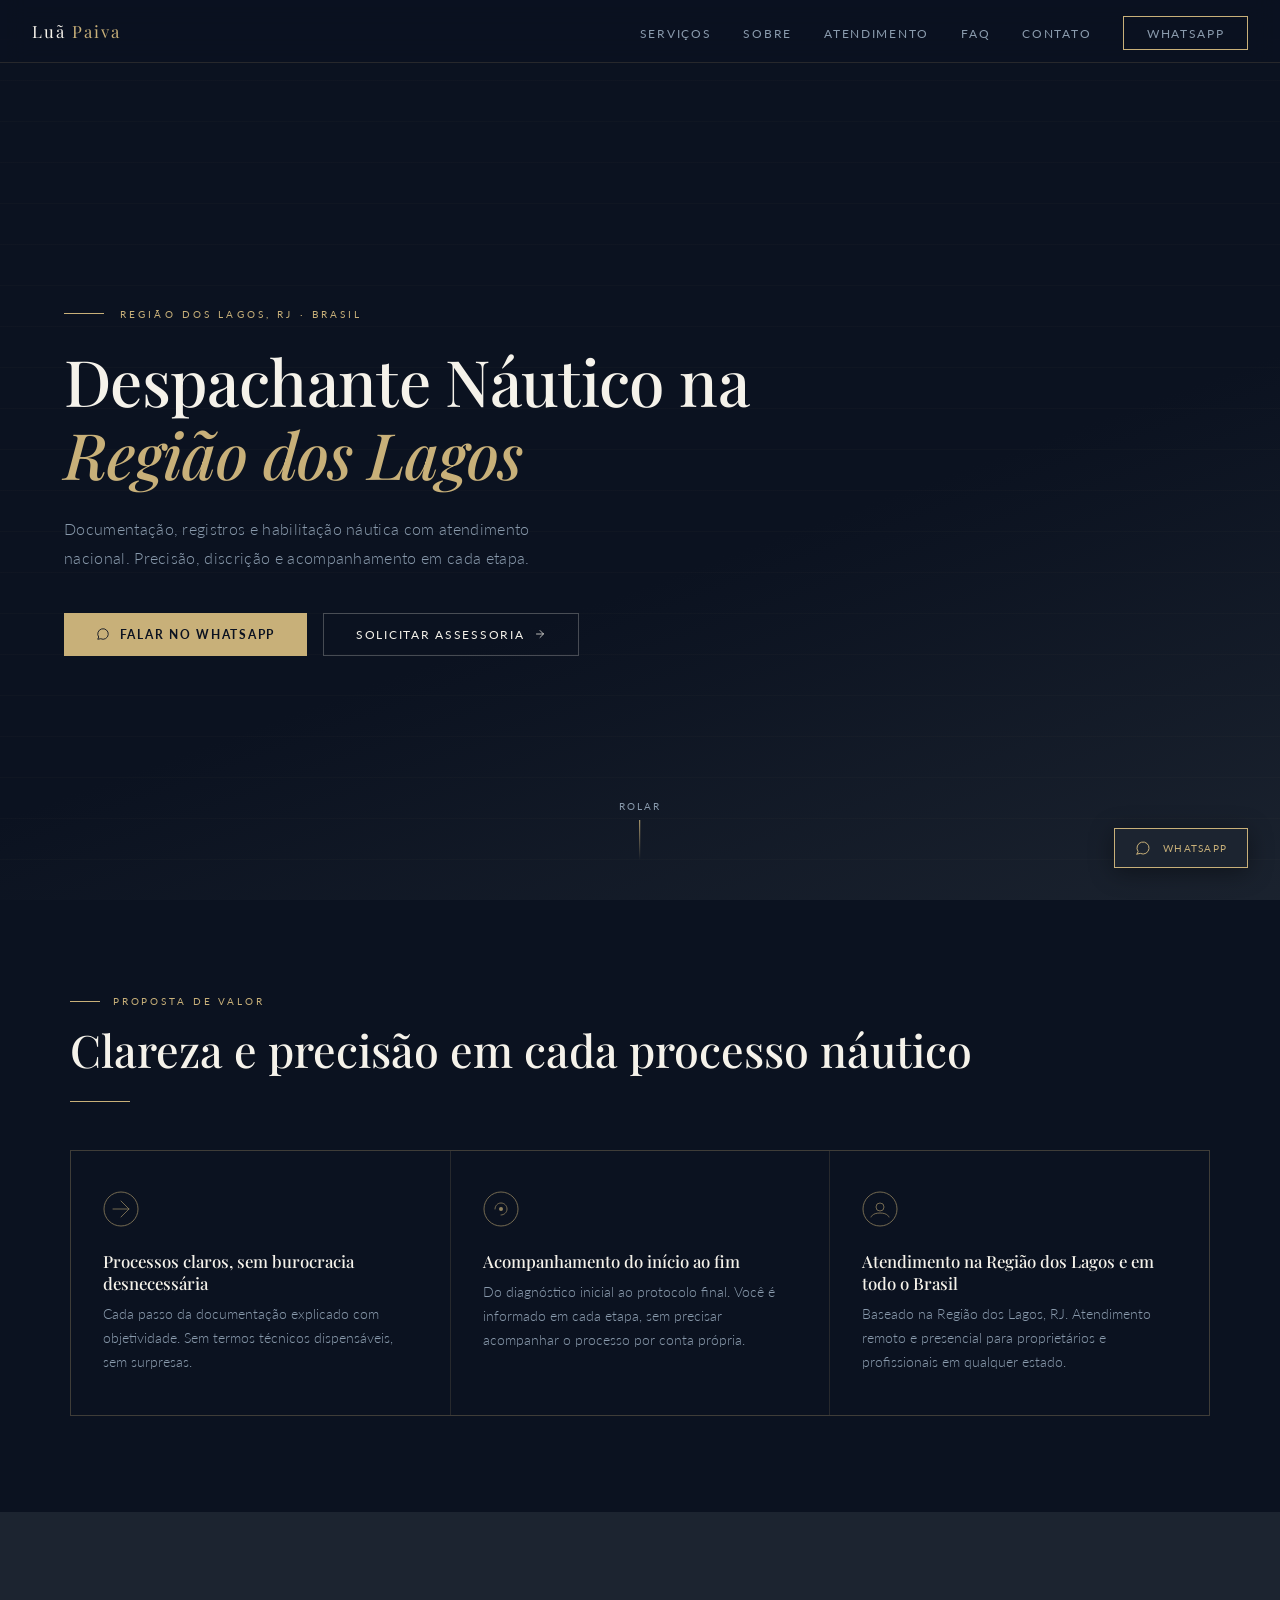
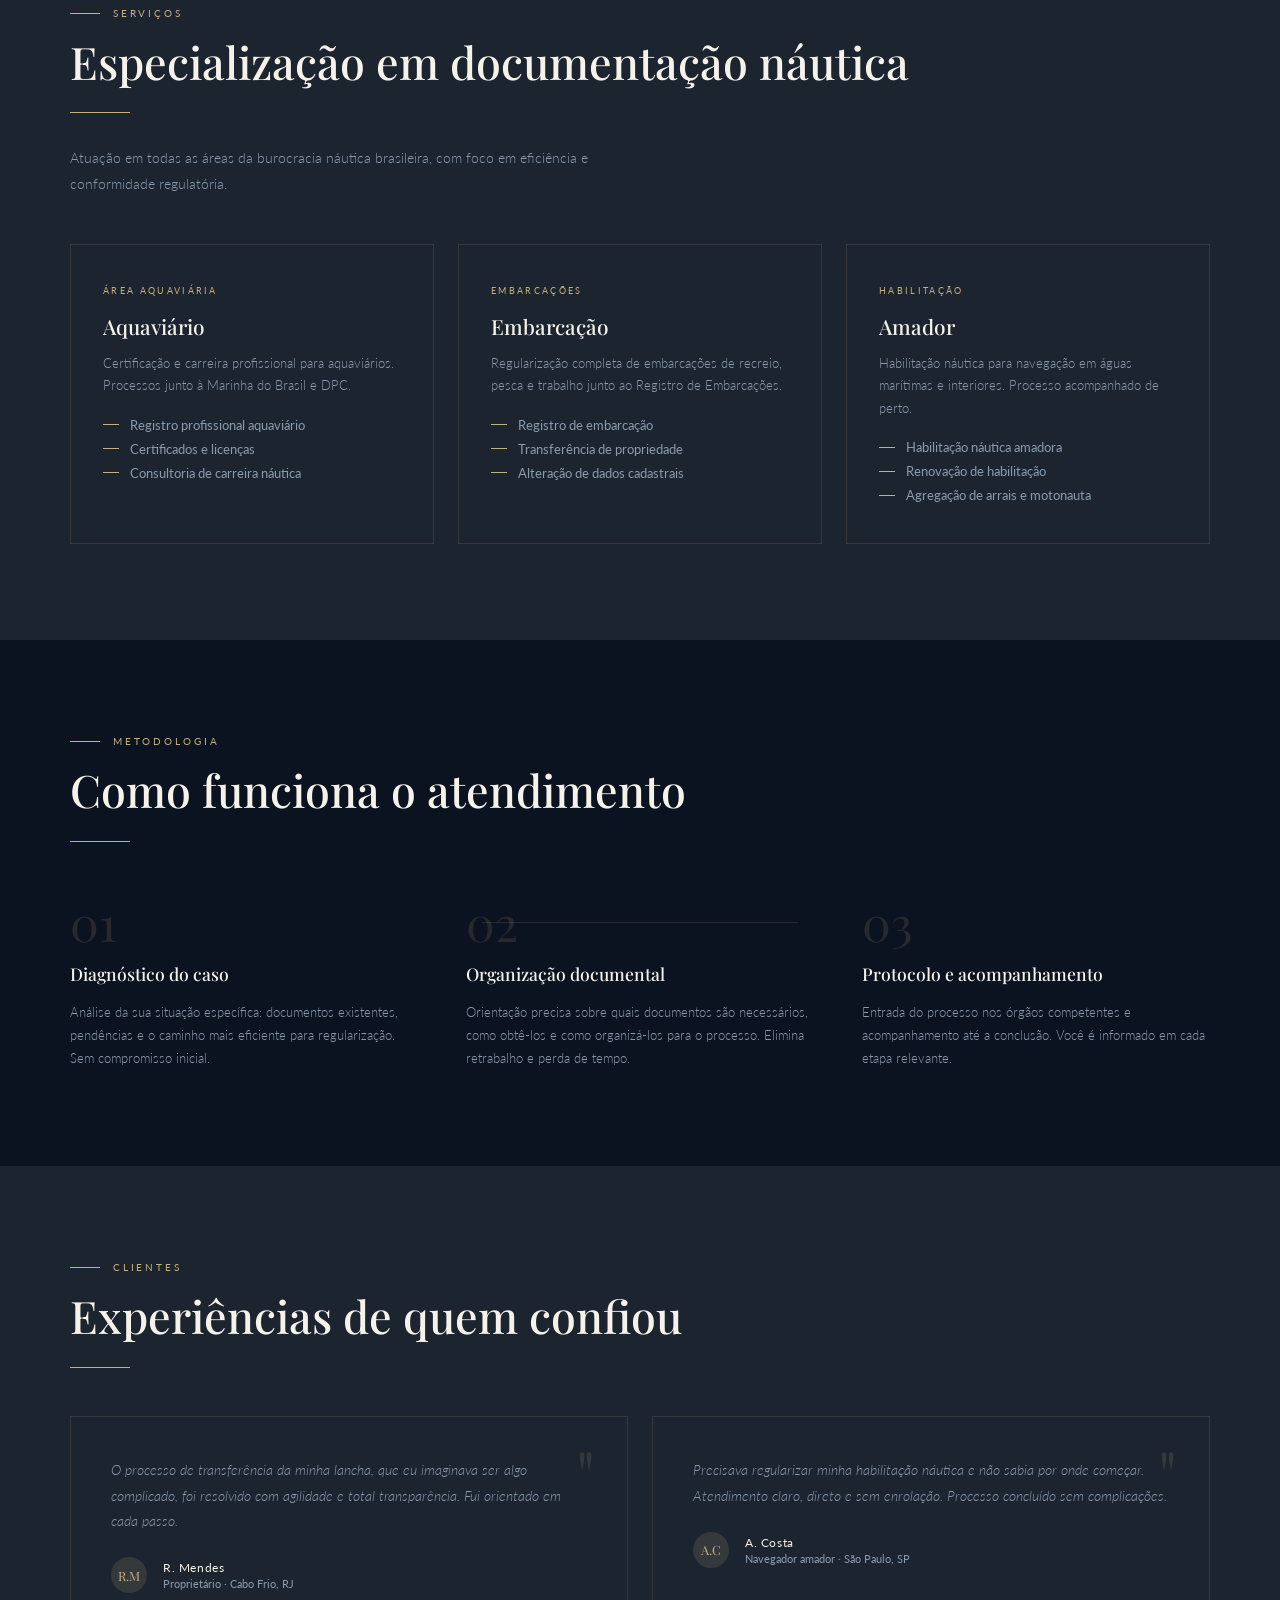
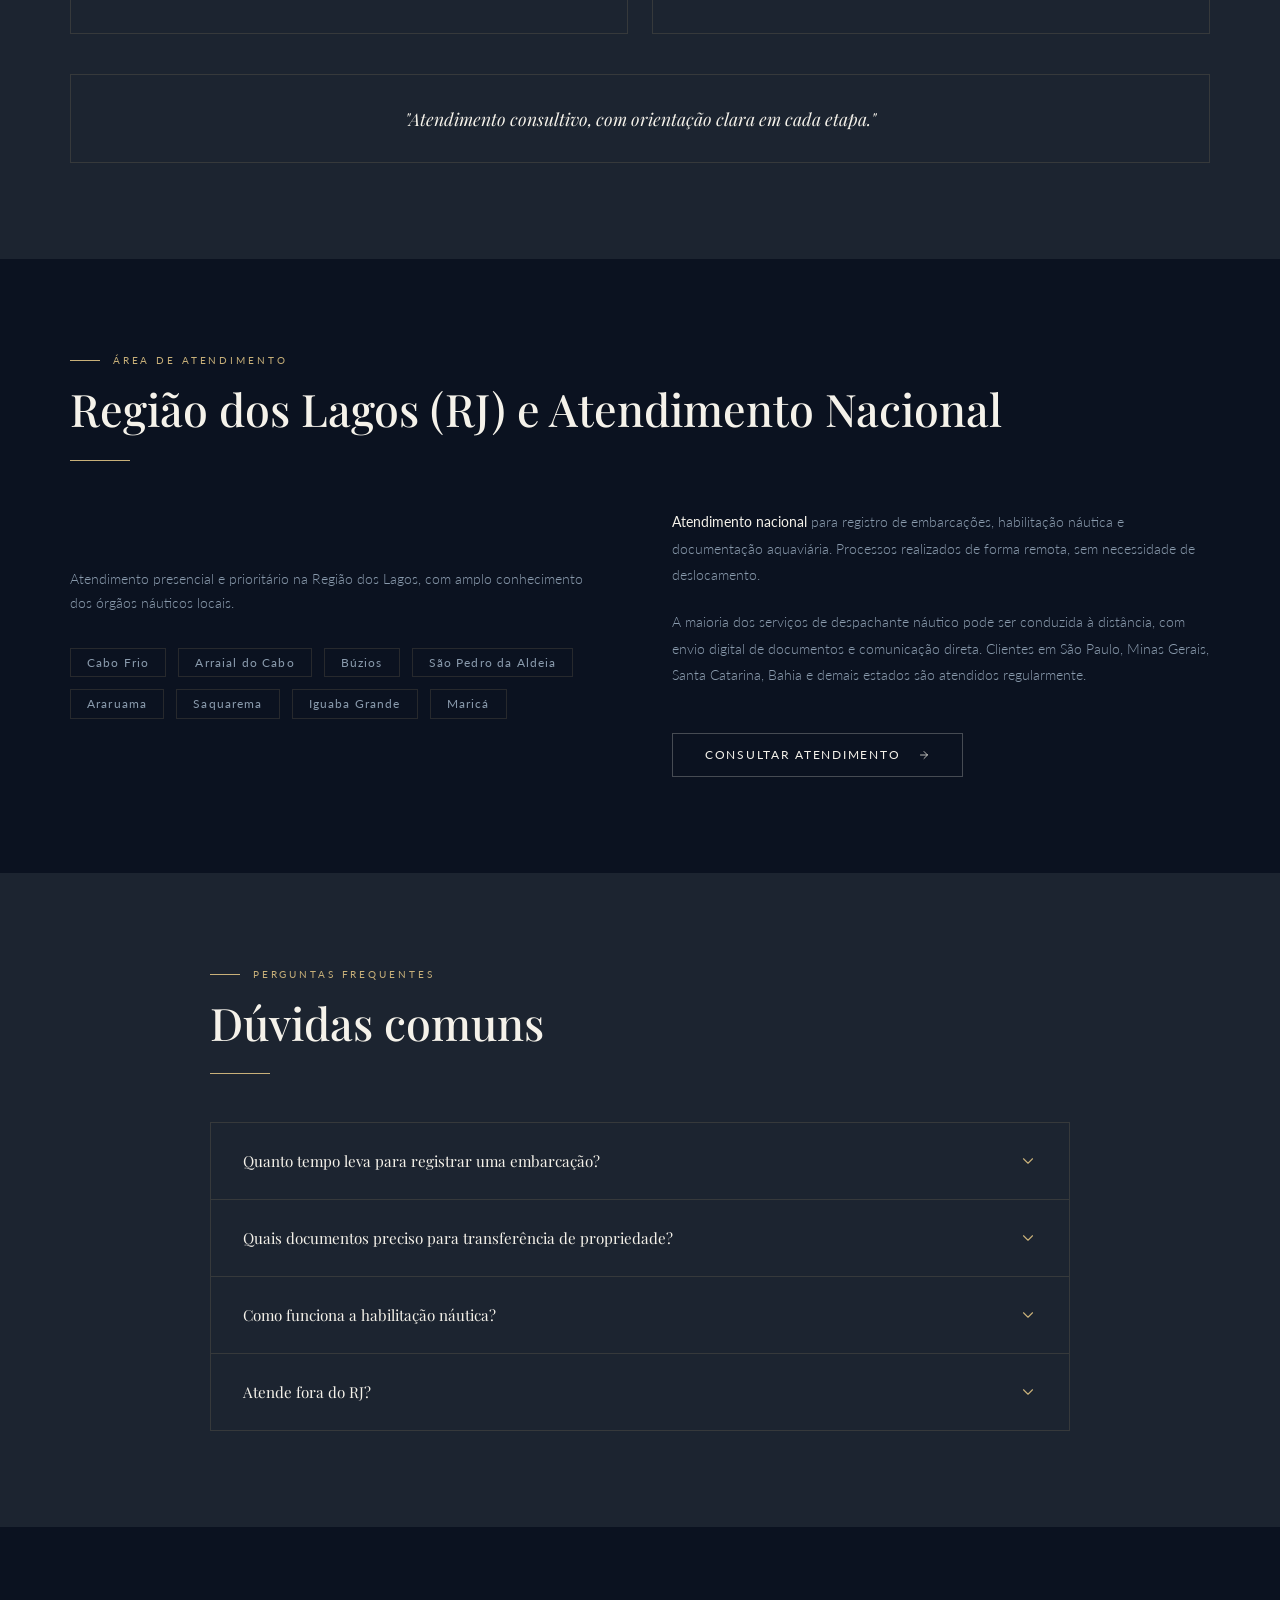
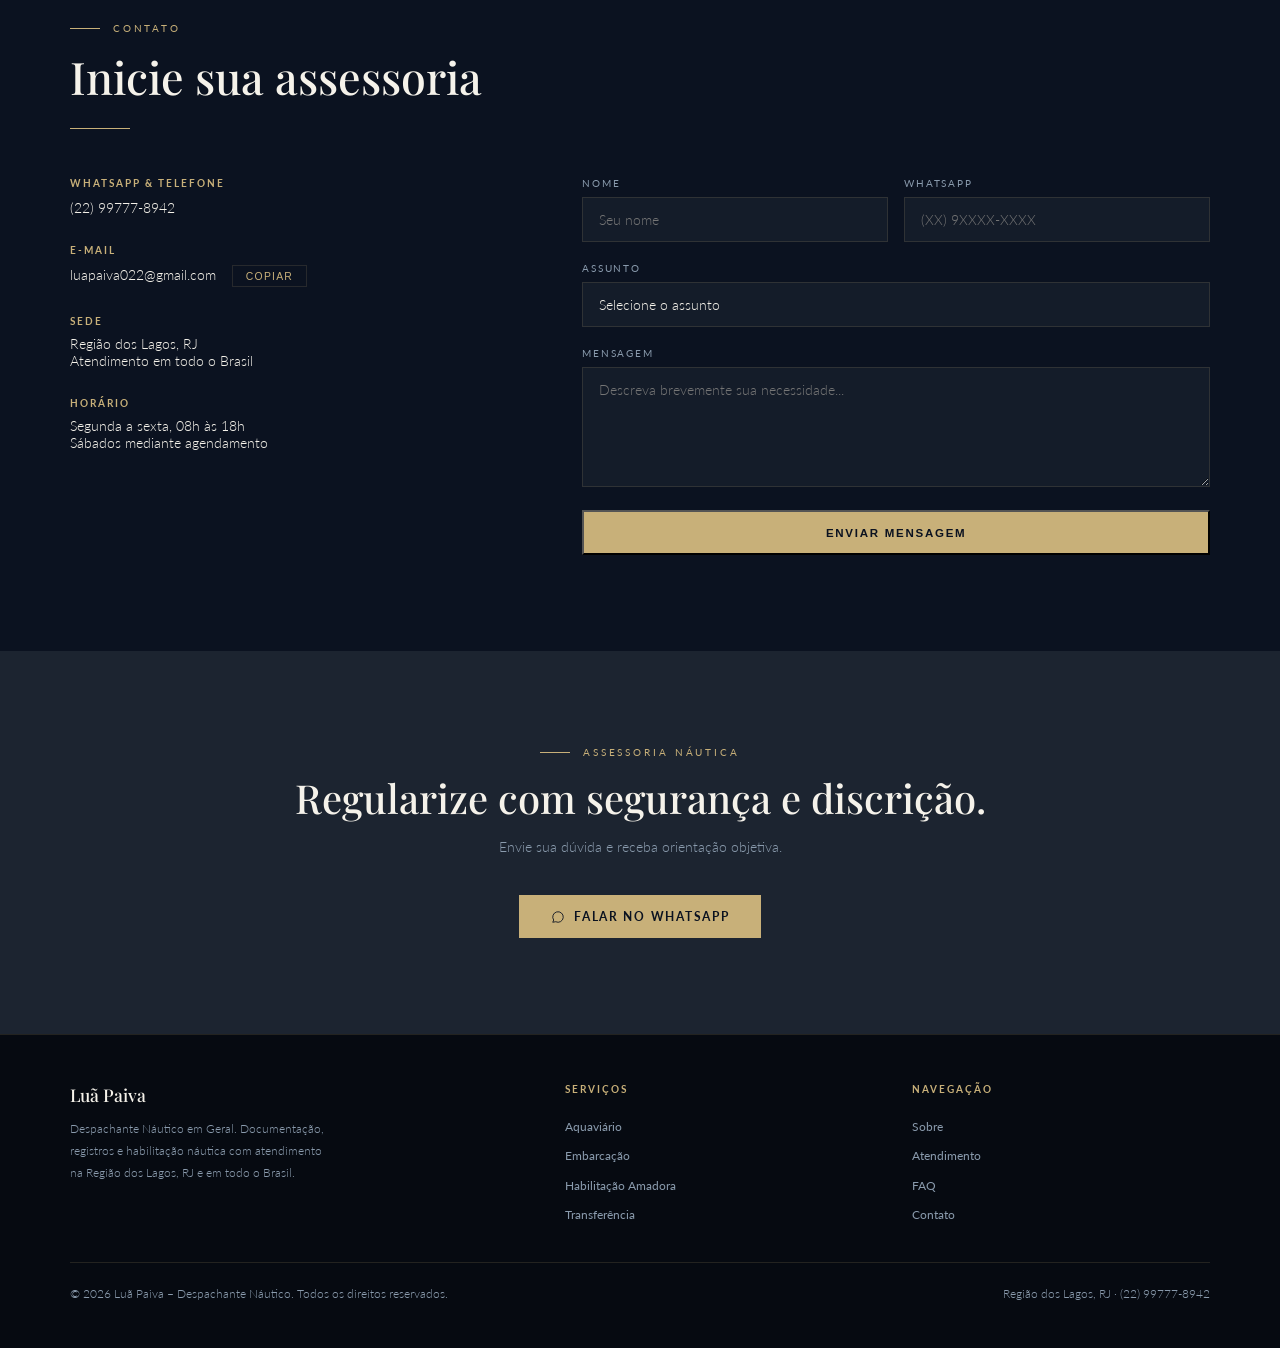
==== index.html @ 5ed0ceff "Add files via upload" ====
<!DOCTYPE html>
<html lang="pt-BR">
<head>
  <meta charset="UTF-8" />
  <meta name="viewport" content="width=device-width, initial-scale=1.0" />
  <title>Luã Paiva – Despachante Náutico na Região dos Lagos | RJ</title>
  <meta name="description" content="Despachante Náutico na Região dos Lagos, RJ. Registro de embarcações, habilitação náutica, transferência de propriedade e documentação aquaviária em todo o Brasil. Atendimento discreto e profissional." />
  <meta name="keywords" content="despachante náutico região dos lagos, despachante náutico RJ, registro de embarcação RJ, transferência de embarcação, habilitação náutica região dos lagos, despachante náutico Brasil" />
  <link rel="canonical" href="https://luapaiva.com.br/" />

  <!-- Open Graph -->
  <meta property="og:type" content="website" />
  <meta property="og:url" content="https://luapaiva.com.br/" />
  <meta property="og:title" content="Luã Paiva – Despachante Náutico | Região dos Lagos, RJ" />
  <meta property="og:description" content="Documentação, registros e habilitação náutica com atendimento nacional. Baseado na Região dos Lagos." />
  <meta property="og:image" content="https://luapaiva.com.br/og-image.jpg" />
  <meta name="twitter:card" content="summary_large_image" />

  <!-- Schema.org -->
  <script type="application/ld+json">
  {
    "@context": "https://schema.org",
    "@type": "LocalBusiness",
    "name": "Luã Paiva – Despachante Náutico",
    "description": "Despachante Náutico especializado em documentação, registros e habilitação náutica na Região dos Lagos, RJ, com atendimento em todo o Brasil.",
    "telephone": "+5522997778942",
    "email": "luapaiva022@gmail.com",
    "address": {
      "@type": "PostalAddress",
      "addressRegion": "RJ",
      "addressCountry": "BR"
    },
    "areaServed": ["Cabo Frio", "Arraial do Cabo", "Búzios", "São Pedro da Aldeia", "Araruama", "Saquarema", "Brasil"],
    "serviceType": ["Despachante Náutico", "Registro de Embarcação", "Habilitação Náutica", "Transferência de Embarcação"]
  }
  </script>

  <link rel="preconnect" href="https://fonts.googleapis.com" />
  <link rel="preconnect" href="https://fonts.gstatic.com" crossorigin />
  <link href="https://fonts.googleapis.com/css2?family=Playfair+Display:ital,wght@0,400;0,500;0,600;1,400&family=Lato:wght@300;400;700&display=swap" rel="stylesheet" />

  <style>
    :root {
      --navy: #0B1220;
      --navy-light: #1C2430;
      --off-white: #F5F2EA;
      --champagne: #C8B079;
      --champagne-light: #D9C89A;
      --graphite: #1C2430;
      --text-muted: #8A9BAD;
      --border: rgba(200,176,121,0.15);
    }

    *, *::before, *::after { box-sizing: border-box; margin: 0; padding: 0; }

    html { scroll-behavior: smooth; font-size: 16px; }

    body {
      font-family: 'Lato', sans-serif;
      background: var(--navy);
      color: var(--off-white);
      overflow-x: hidden;
      -webkit-font-smoothing: antialiased;
    }

    /* ===================== LOADER ===================== */
    #loader {
      position: fixed;
      inset: 0;
      background: var(--navy);
      display: flex;
      flex-direction: column;
      align-items: center;
      justify-content: center;
      z-index: 9999;
      transition: opacity 0.8s ease, filter 0.8s ease;
    }
    #loader.hidden { opacity: 0; filter: blur(4px); pointer-events: none; }

    .loader-name {
      font-family: 'Playfair Display', serif;
      font-size: clamp(1.4rem, 4vw, 2.2rem);
      letter-spacing: 0.35em;
      color: var(--off-white);
      font-weight: 400;
      margin-bottom: 2rem;
      opacity: 0;
      animation: fadeUp 0.6s ease 0.2s forwards;
    }
    .loader-sub {
      font-family: 'Lato', sans-serif;
      font-size: 0.65rem;
      letter-spacing: 0.25em;
      color: var(--champagne);
      text-transform: uppercase;
      opacity: 0;
      animation: fadeUp 0.6s ease 0.5s forwards;
      margin-bottom: 2.5rem;
    }
    .loader-line-wrap {
      width: 180px;
      height: 1px;
      background: rgba(200,176,121,0.15);
      position: relative;
      overflow: hidden;
    }
    .loader-line {
      position: absolute;
      top: 0; left: 0;
      height: 100%;
      width: 0;
      background: linear-gradient(90deg, transparent, var(--champagne), transparent);
      animation: lineProgress 1.2s ease 0.7s forwards;
    }
    @keyframes fadeUp {
      from { opacity: 0; transform: translateY(12px); }
      to { opacity: 1; transform: translateY(0); }
    }
    @keyframes lineProgress {
      from { width: 0; left: 0; }
      to { width: 100%; left: 0; }
    }

    /* ===================== MAIN CONTENT ===================== */
    #main { opacity: 0; transition: opacity 0.8s ease 0.2s; }
    #main.visible { opacity: 1; }

    /* ===================== NAV ===================== */
    nav {
      position: fixed;
      top: 0; left: 0; right: 0;
      z-index: 100;
      padding: 1.25rem 2rem;
      display: flex;
      align-items: center;
      justify-content: space-between;
      backdrop-filter: blur(12px);
      -webkit-backdrop-filter: blur(12px);
      background: rgba(11,18,32,0.75);
      border-bottom: 1px solid var(--border);
      transition: all 0.3s ease;
    }
    .nav-logo {
      font-family: 'Playfair Display', serif;
      font-size: 1.05rem;
      letter-spacing: 0.12em;
      color: var(--off-white);
      text-decoration: none;
    }
    .nav-logo span { color: var(--champagne); }

    .nav-links {
      display: flex;
      align-items: center;
      gap: 2rem;
      list-style: none;
    }
    .nav-links a {
      font-size: 0.72rem;
      letter-spacing: 0.15em;
      text-transform: uppercase;
      color: var(--text-muted);
      text-decoration: none;
      transition: color 0.3s;
    }
    .nav-links a:hover { color: var(--off-white); }

    .nav-cta {
      font-size: 0.7rem;
      letter-spacing: 0.12em;
      text-transform: uppercase;
      padding: 0.6rem 1.4rem;
      border: 1px solid var(--champagne);
      color: var(--champagne);
      text-decoration: none;
      transition: all 0.3s;
      background: transparent;
    }
    .nav-cta:hover { background: var(--champagne); color: var(--navy); }

    .hamburger { display: none; flex-direction: column; gap: 5px; cursor: pointer; background: none; border: none; padding: 4px; }
    .hamburger span { width: 22px; height: 1px; background: var(--off-white); display: block; transition: all 0.3s; }

    /* ===================== HERO ===================== */
    #hero {
      min-height: 100vh;
      display: flex;
      align-items: center;
      position: relative;
      overflow: hidden;
      padding: 8rem 2rem 4rem;
    }
    .hero-bg {
      position: absolute;
      inset: 0;
      background: 
        linear-gradient(160deg, rgba(11,18,32,0.95) 0%, rgba(11,18,32,0.7) 60%, rgba(28,36,48,0.9) 100%),
        url('https://images.unsplash.com/photo-1544551763-46a013bb70d5?w=1800&q=80') center/cover no-repeat;
    }
    /* Wave texture overlay */
    .hero-bg::after {
      content: '';
      position: absolute;
      inset: 0;
      background-image: repeating-linear-gradient(
        0deg,
        transparent,
        transparent 40px,
        rgba(200,176,121,0.025) 40px,
        rgba(200,176,121,0.025) 41px
      );
    }

    .hero-content {
      position: relative;
      max-width: 720px;
      padding-left: 2rem;
    }
    .hero-eyebrow {
      font-size: 0.65rem;
      letter-spacing: 0.3em;
      text-transform: uppercase;
      color: var(--champagne);
      margin-bottom: 1.5rem;
      display: flex;
      align-items: center;
      gap: 1rem;
    }
    .hero-eyebrow::before {
      content: '';
      width: 40px;
      height: 1px;
      background: var(--champagne);
      flex-shrink: 0;
    }

    h1 {
      font-family: 'Playfair Display', serif;
      font-size: clamp(2.4rem, 6vw, 4rem);
      font-weight: 500;
      line-height: 1.15;
      color: var(--off-white);
      margin-bottom: 1.5rem;
      letter-spacing: -0.01em;
    }
    h1 em { font-style: italic; color: var(--champagne); }

    .hero-sub {
      font-size: 1rem;
      line-height: 1.8;
      color: var(--text-muted);
      max-width: 480px;
      margin-bottom: 2.5rem;
      font-weight: 300;
      letter-spacing: 0.02em;
    }

    .hero-actions { display: flex; gap: 1rem; flex-wrap: wrap; }

    .btn-primary {
      display: inline-flex;
      align-items: center;
      gap: 0.6rem;
      padding: 0.9rem 2rem;
      background: var(--champagne);
      color: var(--navy);
      font-size: 0.72rem;
      letter-spacing: 0.15em;
      text-transform: uppercase;
      text-decoration: none;
      font-weight: 700;
      transition: all 0.3s;
    }
    .btn-primary:hover { background: var(--champagne-light); transform: translateY(-1px); }

    .btn-secondary {
      display: inline-flex;
      align-items: center;
      gap: 0.6rem;
      padding: 0.9rem 2rem;
      border: 1px solid rgba(245,242,234,0.25);
      color: var(--off-white);
      font-size: 0.72rem;
      letter-spacing: 0.15em;
      text-transform: uppercase;
      text-decoration: none;
      font-weight: 400;
      transition: all 0.3s;
    }
    .btn-secondary:hover { border-color: var(--off-white); }

    .hero-scroll {
      position: absolute;
      bottom: 2.5rem;
      left: 50%;
      transform: translateX(-50%);
      display: flex;
      flex-direction: column;
      align-items: center;
      gap: 0.5rem;
    }
    .hero-scroll span {
      font-size: 0.6rem;
      letter-spacing: 0.2em;
      text-transform: uppercase;
      color: var(--text-muted);
    }
    .scroll-line {
      width: 1px;
      height: 40px;
      background: linear-gradient(to bottom, var(--champagne), transparent);
      animation: scrollPulse 2s ease-in-out infinite;
    }
    @keyframes scrollPulse {
      0%, 100% { opacity: 0.4; }
      50% { opacity: 1; }
    }

    /* ===================== SECTIONS ===================== */
    section { padding: 6rem 2rem; }
    .container { max-width: 1140px; margin: 0 auto; }
    .container-sm { max-width: 860px; margin: 0 auto; }

    .section-label {
      font-size: 0.6rem;
      letter-spacing: 0.3em;
      text-transform: uppercase;
      color: var(--champagne);
      margin-bottom: 1rem;
      display: flex;
      align-items: center;
      gap: 0.8rem;
    }
    .section-label::before {
      content: '';
      width: 30px;
      height: 1px;
      background: var(--champagne);
    }

    h2 {
      font-family: 'Playfair Display', serif;
      font-size: clamp(1.8rem, 4vw, 2.8rem);
      font-weight: 500;
      line-height: 1.2;
      color: var(--off-white);
      margin-bottom: 1rem;
    }

    .section-divider {
      width: 60px;
      height: 1px;
      background: var(--champagne);
      margin: 1.5rem 0 2rem;
    }

    /* ===================== VALUE PROPS ===================== */
    #value { background: var(--navy); }
    .value-grid {
      display: grid;
      grid-template-columns: repeat(3, 1fr);
      gap: 1px;
      background: var(--border);
      border: 1px solid var(--border);
      margin-top: 3rem;
    }
    .value-item {
      background: var(--navy);
      padding: 2.5rem 2rem;
      transition: background 0.3s;
    }
    .value-item:hover { background: rgba(28,36,48,0.8); }
    .value-icon {
      width: 36px;
      height: 36px;
      margin-bottom: 1.25rem;
      opacity: 0.7;
    }
    .value-item h3 {
      font-family: 'Playfair Display', serif;
      font-size: 1.05rem;
      color: var(--off-white);
      margin-bottom: 0.6rem;
      font-weight: 500;
    }
    .value-item p {
      font-size: 0.85rem;
      line-height: 1.75;
      color: var(--text-muted);
      font-weight: 300;
    }

    /* ===================== SERVICES ===================== */
    #servicos { background: var(--navy-light); }
    .services-grid {
      display: grid;
      grid-template-columns: repeat(3, 1fr);
      gap: 1.5rem;
      margin-top: 3rem;
    }
    .service-card {
      border: 1px solid var(--border);
      padding: 2.5rem 2rem;
      transition: all 0.3s ease;
      position: relative;
      overflow: hidden;
    }
    .service-card::before {
      content: '';
      position: absolute;
      top: 0; left: 0; right: 0;
      height: 2px;
      background: var(--champagne);
      transform: scaleX(0);
      transition: transform 0.4s ease;
    }
    .service-card:hover { 
      transform: translateY(-3px); 
      border-color: rgba(200,176,121,0.35);
    }
    .service-card:hover::before { transform: scaleX(1); }

    .service-cat {
      font-size: 0.58rem;
      letter-spacing: 0.25em;
      text-transform: uppercase;
      color: var(--champagne);
      margin-bottom: 1rem;
    }
    .service-card h3 {
      font-family: 'Playfair Display', serif;
      font-size: 1.3rem;
      color: var(--off-white);
      margin-bottom: 0.75rem;
      font-weight: 500;
    }
    .service-card p {
      font-size: 0.82rem;
      color: var(--text-muted);
      line-height: 1.7;
      margin-bottom: 1.25rem;
      font-weight: 300;
    }
    .service-list {
      list-style: none;
      display: flex;
      flex-direction: column;
      gap: 0.5rem;
    }
    .service-list li {
      font-size: 0.8rem;
      color: var(--text-muted);
      display: flex;
      align-items: center;
      gap: 0.7rem;
    }
    .service-list li::before {
      content: '';
      width: 16px;
      height: 1px;
      background: var(--champagne);
      flex-shrink: 0;
    }

    /* ===================== HOW IT WORKS ===================== */
    #como-funciona { background: var(--navy); }
    .steps-grid {
      display: grid;
      grid-template-columns: repeat(3, 1fr);
      gap: 3rem;
      margin-top: 3.5rem;
      position: relative;
    }
    .steps-grid::before {
      content: '';
      position: absolute;
      top: 1.5rem;
      left: calc(33.33% + 2rem);
      right: calc(33.33% + 2rem);
      height: 1px;
      background: var(--border);
    }
    .step {
      display: flex;
      flex-direction: column;
      gap: 1rem;
    }
    .step-num {
      font-family: 'Playfair Display', serif;
      font-size: 3rem;
      color: var(--border);
      line-height: 1;
      font-weight: 400;
    }
    .step h3 {
      font-family: 'Playfair Display', serif;
      font-size: 1.1rem;
      color: var(--off-white);
      font-weight: 500;
    }
    .step p {
      font-size: 0.83rem;
      color: var(--text-muted);
      line-height: 1.75;
      font-weight: 300;
    }

    /* ===================== TESTIMONIALS ===================== */
    #depoimentos { background: var(--navy-light); }
    .testimonials-grid {
      display: grid;
      grid-template-columns: repeat(2, 1fr);
      gap: 1.5rem;
      margin-top: 3rem;
    }
    .testimonial {
      border: 1px solid var(--border);
      padding: 2.5rem;
      position: relative;
    }
    .testimonial::before {
      content: '"';
      position: absolute;
      top: 1.5rem;
      right: 2rem;
      font-family: 'Playfair Display', serif;
      font-size: 4rem;
      color: var(--champagne);
      opacity: 0.15;
      line-height: 1;
    }
    .testimonial p {
      font-size: 0.88rem;
      line-height: 1.8;
      color: var(--text-muted);
      margin-bottom: 1.5rem;
      font-style: italic;
      font-weight: 300;
    }
    .testimonial-author {
      display: flex;
      align-items: center;
      gap: 1rem;
    }
    .author-avatar {
      width: 36px;
      height: 36px;
      border-radius: 50%;
      background: var(--border);
      display: flex;
      align-items: center;
      justify-content: center;
      font-family: 'Playfair Display', serif;
      font-size: 0.8rem;
      color: var(--champagne);
    }
    .author-name {
      font-size: 0.78rem;
      color: var(--off-white);
      letter-spacing: 0.05em;
    }
    .author-role {
      font-size: 0.68rem;
      color: var(--text-muted);
      margin-top: 0.1rem;
    }
    .testimonial-note {
      text-align: center;
      margin-top: 2.5rem;
      padding: 2rem;
      border: 1px solid var(--border);
    }
    .testimonial-note p {
      font-family: 'Playfair Display', serif;
      font-size: 1.1rem;
      font-style: italic;
      color: var(--off-white);
      font-weight: 400;
    }

    /* ===================== REGION ===================== */
    #atendimento { background: var(--navy); }
    .region-grid {
      display: grid;
      grid-template-columns: 1fr 1fr;
      gap: 4rem;
      align-items: center;
      margin-top: 3rem;
    }
    .region-cities {
      display: flex;
      flex-wrap: wrap;
      gap: 0.75rem;
      margin-top: 2rem;
    }
    .city-tag {
      font-size: 0.72rem;
      letter-spacing: 0.1em;
      padding: 0.45rem 1rem;
      border: 1px solid var(--border);
      color: var(--text-muted);
      transition: all 0.3s;
    }
    .city-tag:hover { border-color: var(--champagne); color: var(--champagne); }
    .region-right p {
      font-size: 0.9rem;
      line-height: 1.85;
      color: var(--text-muted);
      font-weight: 300;
      margin-bottom: 1.25rem;
    }
    .region-right p strong {
      color: var(--off-white);
      font-weight: 400;
    }

    /* ===================== FAQ ===================== */
    #faq { background: var(--navy-light); }
    .faq-list {
      margin-top: 3rem;
      display: flex;
      flex-direction: column;
      border: 1px solid var(--border);
    }
    .faq-item {
      border-bottom: 1px solid var(--border);
    }
    .faq-item:last-child { border-bottom: none; }
    .faq-question {
      width: 100%;
      background: none;
      border: none;
      padding: 1.75rem 2rem;
      display: flex;
      justify-content: space-between;
      align-items: center;
      cursor: pointer;
      text-align: left;
      gap: 1rem;
    }
    .faq-question span {
      font-family: 'Playfair Display', serif;
      font-size: 0.95rem;
      color: var(--off-white);
      font-weight: 400;
    }
    .faq-arrow {
      width: 18px;
      height: 18px;
      flex-shrink: 0;
      transition: transform 0.3s;
    }
    .faq-arrow path { stroke: var(--champagne); }
    .faq-item.open .faq-arrow { transform: rotate(180deg); }
    .faq-answer {
      max-height: 0;
      overflow: hidden;
      transition: max-height 0.4s ease, padding 0.3s;
    }
    .faq-item.open .faq-answer { max-height: 300px; }
    .faq-answer-inner {
      padding: 0 2rem 1.75rem;
      font-size: 0.85rem;
      line-height: 1.8;
      color: var(--text-muted);
      font-weight: 300;
    }

    /* ===================== CONTACT ===================== */
    #contato { background: var(--navy); }
    .contact-grid {
      display: grid;
      grid-template-columns: 1fr 1.4fr;
      gap: 4rem;
      margin-top: 3rem;
    }
    .contact-info { display: flex; flex-direction: column; gap: 1.75rem; }
    .contact-item h4 {
      font-size: 0.62rem;
      letter-spacing: 0.2em;
      text-transform: uppercase;
      color: var(--champagne);
      margin-bottom: 0.5rem;
    }
    .contact-item a, .contact-item p {
      font-size: 0.9rem;
      color: var(--off-white);
      text-decoration: none;
      font-weight: 300;
    }
    .contact-item a:hover { color: var(--champagne); }
    .copy-btn {
      font-size: 0.65rem;
      letter-spacing: 0.12em;
      text-transform: uppercase;
      color: var(--champagne);
      background: none;
      border: 1px solid var(--border);
      padding: 0.3rem 0.8rem;
      cursor: pointer;
      margin-left: 0.75rem;
      transition: all 0.3s;
      vertical-align: middle;
    }
    .copy-btn:hover { background: var(--champagne); color: var(--navy); }

    .form-group { margin-bottom: 1.25rem; }
    .form-group label {
      display: block;
      font-size: 0.62rem;
      letter-spacing: 0.18em;
      text-transform: uppercase;
      color: var(--text-muted);
      margin-bottom: 0.5rem;
    }
    .form-group input, .form-group select, .form-group textarea {
      width: 100%;
      background: rgba(28,36,48,0.6);
      border: 1px solid var(--border);
      color: var(--off-white);
      padding: 0.85rem 1rem;
      font-family: 'Lato', sans-serif;
      font-size: 0.85rem;
      font-weight: 300;
      outline: none;
      transition: border-color 0.3s;
    }
    .form-group input:focus, .form-group select:focus, .form-group textarea:focus {
      border-color: var(--champagne);
    }
    .form-group select { appearance: none; cursor: pointer; }
    .form-group textarea { resize: vertical; min-height: 120px; }
    .form-row { display: grid; grid-template-columns: 1fr 1fr; gap: 1rem; }
    .form-success {
      display: none;
      text-align: center;
      padding: 2rem;
      border: 1px solid rgba(200,176,121,0.3);
    }
    .form-success p {
      font-family: 'Playfair Display', serif;
      font-style: italic;
      color: var(--champagne);
      font-size: 1rem;
    }

    /* ===================== CTA FINAL ===================== */
    #cta-final {
      background: var(--navy-light);
      padding: 6rem 2rem;
      text-align: center;
    }
    #cta-final h2 { font-size: clamp(1.8rem, 4vw, 2.5rem); }
    #cta-final p {
      font-size: 0.9rem;
      color: var(--text-muted);
      margin: 1rem 0 2.5rem;
      font-weight: 300;
    }

    /* ===================== FOOTER ===================== */
    footer {
      background: rgba(6,10,16,0.95);
      border-top: 1px solid var(--border);
      padding: 3rem 2rem;
    }
    .footer-grid {
      max-width: 1140px;
      margin: 0 auto;
      display: grid;
      grid-template-columns: 1.5fr 1fr 1fr;
      gap: 3rem;
    }
    .footer-brand h3 {
      font-family: 'Playfair Display', serif;
      font-size: 1.1rem;
      color: var(--off-white);
      font-weight: 500;
      margin-bottom: 0.75rem;
    }
    .footer-brand p {
      font-size: 0.78rem;
      color: var(--text-muted);
      line-height: 1.75;
      font-weight: 300;
      max-width: 260px;
    }
    .footer-col h4 {
      font-size: 0.62rem;
      letter-spacing: 0.2em;
      text-transform: uppercase;
      color: var(--champagne);
      margin-bottom: 1.25rem;
    }
    .footer-col ul { list-style: none; display: flex; flex-direction: column; gap: 0.65rem; }
    .footer-col ul a {
      font-size: 0.78rem;
      color: var(--text-muted);
      text-decoration: none;
      transition: color 0.3s;
    }
    .footer-col ul a:hover { color: var(--off-white); }
    .footer-bottom {
      max-width: 1140px;
      margin: 2.5rem auto 0;
      padding-top: 1.5rem;
      border-top: 1px solid var(--border);
      display: flex;
      justify-content: space-between;
      align-items: center;
      flex-wrap: wrap;
      gap: 1rem;
    }
    .footer-bottom p { font-size: 0.72rem; color: var(--text-muted); font-weight: 300; }

    /* ===================== FLOATING WA ===================== */
    #wa-float {
      position: fixed;
      bottom: 2rem;
      right: 2rem;
      z-index: 200;
      display: flex;
      align-items: center;
      gap: 0.75rem;
      background: var(--navy-light);
      border: 1px solid var(--champagne);
      padding: 0.7rem 1.25rem;
      text-decoration: none;
      transition: all 0.3s;
      box-shadow: 0 4px 24px rgba(0,0,0,0.4);
    }
    #wa-float:hover { background: var(--champagne); }
    #wa-float:hover .wa-text { color: var(--navy); }
    #wa-float:hover .wa-icon path { stroke: var(--navy); }
    .wa-icon { width: 16px; height: 16px; flex-shrink: 0; }
    .wa-icon path { stroke: var(--champagne); transition: stroke 0.3s; }
    .wa-text {
      font-size: 0.65rem;
      letter-spacing: 0.12em;
      text-transform: uppercase;
      color: var(--champagne);
      transition: color 0.3s;
      white-space: nowrap;
    }

    /* ===================== REVEAL ANIMATIONS ===================== */
    .reveal {
      opacity: 0;
      transform: translateY(20px);
      transition: opacity 0.7s ease, transform 0.7s ease;
    }
    .reveal.visible {
      opacity: 1;
      transform: translateY(0);
    }
    .reveal-delay-1 { transition-delay: 0.1s; }
    .reveal-delay-2 { transition-delay: 0.2s; }
    .reveal-delay-3 { transition-delay: 0.3s; }

    /* ===================== MOBILE ===================== */
    @media (max-width: 768px) {
      .nav-links { display: none; }
      .nav-links.open { display: flex; flex-direction: column; position: fixed; inset: 0; top: 60px; background: var(--navy); padding: 2rem; gap: 1.5rem; z-index: 99; }
      .hamburger { display: flex; }
      .value-grid { grid-template-columns: 1fr; }
      .services-grid { grid-template-columns: 1fr; }
      .steps-grid { grid-template-columns: 1fr; }
      .steps-grid::before { display: none; }
      .testimonials-grid { grid-template-columns: 1fr; }
      .region-grid { grid-template-columns: 1fr; }
      .contact-grid { grid-template-columns: 1fr; }
      .footer-grid { grid-template-columns: 1fr; }
      .footer-bottom { flex-direction: column; text-align: center; }
      .form-row { grid-template-columns: 1fr; }
      .hero-content { padding-left: 0; }
      #wa-float .wa-text { display: none; }
      #wa-float { padding: 0.8rem; }
    }
  </style>
</head>
<body>

  <!-- LOADER -->
  <div id="loader">
    <div class="loader-name">LUÃ PAIVA</div>
    <div class="loader-sub">Despachante Náutico</div>
    <div class="loader-line-wrap">
      <div class="loader-line"></div>
    </div>
  </div>

  <!-- MAIN -->
  <div id="main">

    <!-- NAV -->
    <nav>
      <a href="#" class="nav-logo">Luã <span>Paiva</span></a>
      <ul class="nav-links" id="navLinks">
        <li><a href="#servicos">Serviços</a></li>
        <li><a href="#sobre">Sobre</a></li>
        <li><a href="#atendimento">Atendimento</a></li>
        <li><a href="#faq">FAQ</a></li>
        <li><a href="#contato">Contato</a></li>
        <li><a href="https://wa.me/5522997778942" class="nav-cta" target="_blank" rel="noopener">WhatsApp</a></li>
      </ul>
      <button class="hamburger" id="hamburger" aria-label="Menu">
        <span></span><span></span><span></span>
      </button>
    </nav>

    <!-- HERO -->
    <section id="hero">
      <div class="hero-bg"></div>
      <div class="hero-content">
        <p class="hero-eyebrow">Região dos Lagos, RJ · Brasil</p>
        <h1>Despachante Náutico na <em>Região dos Lagos</em></h1>
        <p class="hero-sub">Documentação, registros e habilitação náutica com atendimento nacional. Precisão, discrição e acompanhamento em cada etapa.</p>
        <div class="hero-actions">
          <a href="https://wa.me/5522997778942?text=Olá,%20gostaria%20de%20uma%20assessoria%20náutica." class="btn-primary" target="_blank" rel="noopener">
            <svg width="14" height="14" fill="none" viewBox="0 0 24 24"><path d="M3 21l1.65-3.8a9 9 0 1 1 3.4 2.9L3 21z" stroke="currentColor" stroke-width="1.5" stroke-linejoin="round"/></svg>
            Falar no WhatsApp
          </a>
          <a href="#contato" class="btn-secondary">
            Solicitar assessoria
            <svg width="12" height="12" fill="none" viewBox="0 0 24 24"><path d="M5 12h14M12 5l7 7-7 7" stroke="currentColor" stroke-width="1.5" stroke-linecap="round" stroke-linejoin="round"/></svg>
          </a>
        </div>
      </div>
      <div class="hero-scroll">
        <span>Rolar</span>
        <div class="scroll-line"></div>
      </div>
    </section>

    <!-- VALUE PROPS -->
    <section id="sobre">
      <div class="container">
        <div class="reveal">
          <div class="section-label">Proposta de Valor</div>
          <h2>Clareza e precisão em cada processo náutico</h2>
          <div class="section-divider"></div>
        </div>
        <div class="value-grid reveal reveal-delay-1">
          <div class="value-item">
            <svg class="value-icon" viewBox="0 0 36 36" fill="none">
              <circle cx="18" cy="18" r="17" stroke="#C8B079" stroke-width="0.8"/>
              <path d="M10 18h16M18 10l8 8-8 8" stroke="#C8B079" stroke-width="0.8" stroke-linecap="round" stroke-linejoin="round"/>
            </svg>
            <h3>Processos claros, sem burocracia desnecessária</h3>
            <p>Cada passo da documentação explicado com objetividade. Sem termos técnicos dispensáveis, sem surpresas.</p>
          </div>
          <div class="value-item">
            <svg class="value-icon" viewBox="0 0 36 36" fill="none">
              <circle cx="18" cy="18" r="17" stroke="#C8B079" stroke-width="0.8"/>
              <path d="M12 18c0-3.3 2.7-6 6-6s6 2.7 6 6-2.7 6-6 6" stroke="#C8B079" stroke-width="0.8" stroke-linecap="round"/>
              <circle cx="18" cy="18" r="2" fill="#C8B079"/>
            </svg>
            <h3>Acompanhamento do início ao fim</h3>
            <p>Do diagnóstico inicial ao protocolo final. Você é informado em cada etapa, sem precisar acompanhar o processo por conta própria.</p>
          </div>
          <div class="value-item">
            <svg class="value-icon" viewBox="0 0 36 36" fill="none">
              <circle cx="18" cy="18" r="17" stroke="#C8B079" stroke-width="0.8"/>
              <path d="M9 26s1-4 9-4 9 4 9 4" stroke="#C8B079" stroke-width="0.8" stroke-linecap="round"/>
              <circle cx="18" cy="16" r="4" stroke="#C8B079" stroke-width="0.8"/>
            </svg>
            <h3>Atendimento na Região dos Lagos e em todo o Brasil</h3>
            <p>Baseado na Região dos Lagos, RJ. Atendimento remoto e presencial para proprietários e profissionais em qualquer estado.</p>
          </div>
        </div>
      </div>
    </section>

    <!-- SERVICES -->
    <section id="servicos">
      <div class="container">
        <div class="reveal">
          <div class="section-label">Serviços</div>
          <h2>Especialização em documentação náutica</h2>
          <div class="section-divider"></div>
          <p style="font-size:0.88rem;color:var(--text-muted);max-width:520px;line-height:1.8;font-weight:300;">Atuação em todas as áreas da burocracia náutica brasileira, com foco em eficiência e conformidade regulatória.</p>
        </div>
        <div class="services-grid reveal reveal-delay-1">
          <div class="service-card">
            <div class="service-cat">Área Aquaviária</div>
            <h3>Aquaviário</h3>
            <p>Certificação e carreira profissional para aquaviários. Processos junto à Marinha do Brasil e DPC.</p>
            <ul class="service-list">
              <li>Registro profissional aquaviário</li>
              <li>Certificados e licenças</li>
              <li>Consultoria de carreira náutica</li>
            </ul>
          </div>
          <div class="service-card">
            <div class="service-cat">Embarcações</div>
            <h3>Embarcação</h3>
            <p>Regularização completa de embarcações de recreio, pesca e trabalho junto ao Registro de Embarcações.</p>
            <ul class="service-list">
              <li>Registro de embarcação</li>
              <li>Transferência de propriedade</li>
              <li>Alteração de dados cadastrais</li>
            </ul>
          </div>
          <div class="service-card">
            <div class="service-cat">Habilitação</div>
            <h3>Amador</h3>
            <p>Habilitação náutica para navegação em águas marítimas e interiores. Processo acompanhado de perto.</p>
            <ul class="service-list">
              <li>Habilitação náutica amadora</li>
              <li>Renovação de habilitação</li>
              <li>Agregação de arrais e motonauta</li>
            </ul>
          </div>
        </div>
      </div>
    </section>

    <!-- HOW IT WORKS -->
    <section id="como-funciona">
      <div class="container">
        <div class="reveal">
          <div class="section-label">Metodologia</div>
          <h2>Como funciona o atendimento</h2>
          <div class="section-divider"></div>
        </div>
        <div class="steps-grid reveal reveal-delay-1">
          <div class="step">
            <div class="step-num">01</div>
            <h3>Diagnóstico do caso</h3>
            <p>Análise da sua situação específica: documentos existentes, pendências e o caminho mais eficiente para regularização. Sem compromisso inicial.</p>
          </div>
          <div class="step">
            <div class="step-num">02</div>
            <h3>Organização documental</h3>
            <p>Orientação precisa sobre quais documentos são necessários, como obtê-los e como organizá-los para o processo. Elimina retrabalho e perda de tempo.</p>
          </div>
          <div class="step">
            <div class="step-num">03</div>
            <h3>Protocolo e acompanhamento</h3>
            <p>Entrada do processo nos órgãos competentes e acompanhamento até a conclusão. Você é informado em cada etapa relevante.</p>
          </div>
        </div>
      </div>
    </section>

    <!-- TESTIMONIALS -->
    <section id="depoimentos">
      <div class="container">
        <div class="reveal">
          <div class="section-label">Clientes</div>
          <h2>Experiências de quem confiou</h2>
          <div class="section-divider"></div>
        </div>
        <div class="testimonials-grid reveal reveal-delay-1">
          <div class="testimonial">
            <p>O processo de transferência da minha lancha, que eu imaginava ser algo complicado, foi resolvido com agilidade e total transparência. Fui orientado em cada passo.</p>
            <div class="testimonial-author">
              <div class="author-avatar">R.M</div>
              <div>
                <div class="author-name">R. Mendes</div>
                <div class="author-role">Proprietário · Cabo Frio, RJ</div>
              </div>
            </div>
          </div>
          <div class="testimonial">
            <p>Precisava regularizar minha habilitação náutica e não sabia por onde começar. Atendimento claro, direto e sem enrolação. Processo concluído sem complicações.</p>
            <div class="testimonial-author">
              <div class="author-avatar">A.C</div>
              <div>
                <div class="author-name">A. Costa</div>
                <div class="author-role">Navegador amador · São Paulo, SP</div>
              </div>
            </div>
          </div>
        </div>
        <div class="testimonial-note reveal reveal-delay-2">
          <p>"Atendimento consultivo, com orientação clara em cada etapa."</p>
        </div>
      </div>
    </section>

    <!-- REGION -->
    <section id="atendimento">
      <div class="container">
        <div class="reveal">
          <div class="section-label">Área de Atendimento</div>
          <h2>Região dos Lagos (RJ) e Atendimento Nacional</h2>
          <div class="section-divider"></div>
        </div>
        <div class="region-grid reveal reveal-delay-1">
          <div class="region-left">
            <p style="font-size:0.85rem;color:var(--text-muted);line-height:1.8;font-weight:300;margin-bottom:1.5rem;">Atendimento presencial e prioritário na Região dos Lagos, com amplo conhecimento dos órgãos náuticos locais.</p>
            <div class="region-cities">
              <span class="city-tag">Cabo Frio</span>
              <span class="city-tag">Arraial do Cabo</span>
              <span class="city-tag">Búzios</span>
              <span class="city-tag">São Pedro da Aldeia</span>
              <span class="city-tag">Araruama</span>
              <span class="city-tag">Saquarema</span>
              <span class="city-tag">Iguaba Grande</span>
              <span class="city-tag">Maricá</span>
            </div>
          </div>
          <div class="region-right">
            <p><strong>Atendimento nacional</strong> para registro de embarcações, habilitação náutica e documentação aquaviária. Processos realizados de forma remota, sem necessidade de deslocamento.</p>
            <p>A maioria dos serviços de despachante náutico pode ser conduzida à distância, com envio digital de documentos e comunicação direta. Clientes em São Paulo, Minas Gerais, Santa Catarina, Bahia e demais estados são atendidos regularmente.</p>
            <a href="https://wa.me/5522997778942?text=Olá,%20gostaria%20de%20informações%20sobre%20atendimento%20na%20minha%20região." class="btn-secondary" style="margin-top:1.5rem;display:inline-flex;" target="_blank" rel="noopener">
              Consultar atendimento
              <svg width="12" height="12" fill="none" viewBox="0 0 24 24" style="margin-left:0.5rem"><path d="M5 12h14M12 5l7 7-7 7" stroke="currentColor" stroke-width="1.5" stroke-linecap="round" stroke-linejoin="round"/></svg>
            </a>
          </div>
        </div>
      </div>
    </section>

    <!-- FAQ -->
    <section id="faq">
      <div class="container container-sm">
        <div class="reveal">
          <div class="section-label">Perguntas Frequentes</div>
          <h2>Dúvidas comuns</h2>
          <div class="section-divider"></div>
        </div>
        <div class="faq-list reveal reveal-delay-1">
          <div class="faq-item">
            <button class="faq-question" onclick="toggleFaq(this)">
              <span>Quanto tempo leva para registrar uma embarcação?</span>
              <svg class="faq-arrow" fill="none" viewBox="0 0 24 24"><path d="M6 9l6 6 6-6" stroke-width="1.5" stroke-linecap="round" stroke-linejoin="round"/></svg>
            </button>
            <div class="faq-answer">
              <div class="faq-answer-inner">O prazo varia conforme a categoria da embarcação e a completude da documentação apresentada. Em geral, registros simples levam de 15 a 45 dias úteis junto ao Registro de Embarcações. Com documentação completa e organizada, o processo tende a ser mais ágil. Após o diagnóstico inicial, é possível estimar um prazo mais preciso para o seu caso.</div>
            </div>
          </div>
          <div class="faq-item">
            <button class="faq-question" onclick="toggleFaq(this)">
              <span>Quais documentos preciso para transferência de propriedade?</span>
              <svg class="faq-arrow" fill="none" viewBox="0 0 24 24"><path d="M6 9l6 6 6-6" stroke-width="1.5" stroke-linecap="round" stroke-linejoin="round"/></svg>
            </button>
            <div class="faq-answer">
              <div class="faq-answer-inner">A documentação básica inclui: documentos pessoais do comprador e vendedor (CPF, RG), título de propriedade da embarcação, certidão negativa de débitos, contrato de compra e venda e certificado de segurança atualizado. A lista completa pode variar conforme a situação da embarcação. O diagnóstico inicial identifica exatamente o que é necessário no seu caso.</div>
            </div>
          </div>
          <div class="faq-item">
            <button class="faq-question" onclick="toggleFaq(this)">
              <span>Como funciona a habilitação náutica?</span>
              <svg class="faq-arrow" fill="none" viewBox="0 0 24 24"><path d="M6 9l6 6 6-6" stroke-width="1.5" stroke-linecap="round" stroke-linejoin="round"/></svg>
            </button>
            <div class="faq-answer">
              <div class="faq-answer-inner">A habilitação náutica amadora requer a realização de um curso em escola homologada pela Marinha do Brasil, aprovação em exame teórico e prático, e apresentação de documentação médica. Existem categorias distintas (arrais amador, motonauta, veleiro, etc.) com requisitos específicos. O despachante orienta sobre a categoria adequada para o seu perfil e conduz todo o processo documental.</div>
            </div>
          </div>
          <div class="faq-item">
            <button class="faq-question" onclick="toggleFaq(this)">
              <span>Atende fora do RJ?</span>
              <svg class="faq-arrow" fill="none" viewBox="0 0 24 24"><path d="M6 9l6 6 6-6" stroke-width="1.5" stroke-linecap="round" stroke-linejoin="round"/></svg>
            </button>
            <div class="faq-answer">
              <div class="faq-answer-inner">Sim. O atendimento é nacional. A maioria dos processos de documentação náutica pode ser conduzida remotamente, com comunicação via WhatsApp e e-mail, e envio digital de documentos. Clientes em diferentes estados são atendidos regularmente. Entre em contato para verificar as especificidades do seu caso.</div>
            </div>
          </div>
        </div>
      </div>
    </section>

    <!-- CONTACT -->
    <section id="contato">
      <div class="container">
        <div class="reveal">
          <div class="section-label">Contato</div>
          <h2>Inicie sua assessoria</h2>
          <div class="section-divider"></div>
        </div>
        <div class="contact-grid reveal reveal-delay-1">
          <div class="contact-info">
            <div class="contact-item">
              <h4>WhatsApp &amp; Telefone</h4>
              <a href="https://wa.me/5522997778942" target="_blank" rel="noopener">(22) 99777-8942</a>
            </div>
            <div class="contact-item">
              <h4>E-mail</h4>
              <a href="mailto:luapaiva022@gmail.com">luapaiva022@gmail.com</a>
              <button class="copy-btn" onclick="copyEmail()">Copiar</button>
            </div>
            <div class="contact-item">
              <h4>Sede</h4>
              <p>Região dos Lagos, RJ<br>Atendimento em todo o Brasil</p>
            </div>
            <div class="contact-item">
              <h4>Horário</h4>
              <p>Segunda a sexta, 08h às 18h<br>Sábados mediante agendamento</p>
            </div>
          </div>
          <div>
            <form id="contactForm" onsubmit="submitForm(event)">
              <div class="form-row">
                <div class="form-group">
                  <label for="name">Nome</label>
                  <input type="text" id="name" placeholder="Seu nome" required />
                </div>
                <div class="form-group">
                  <label for="whatsapp">WhatsApp</label>
                  <input type="tel" id="whatsapp" placeholder="(XX) 9XXXX-XXXX" required />
                </div>
              </div>
              <div class="form-group">
                <label for="subject">Assunto</label>
                <select id="subject">
                  <option value="">Selecione o assunto</option>
                  <option>Registro de embarcação</option>
                  <option>Transferência de propriedade</option>
                  <option>Habilitação náutica</option>
                  <option>Renovação de habilitação</option>
                  <option>Documentação aquaviária</option>
                  <option>Outro</option>
                </select>
              </div>
              <div class="form-group">
                <label for="message">Mensagem</label>
                <textarea id="message" placeholder="Descreva brevemente sua necessidade..."></textarea>
              </div>
              <button type="submit" class="btn-primary" style="width:100%;justify-content:center;">
                Enviar mensagem
              </button>
            </form>
            <div class="form-success" id="formSuccess">
              <p>Mensagem recebida.<br>Retornaremos em até 24 horas úteis.</p>
            </div>
          </div>
        </div>
      </div>
    </section>

    <!-- CTA FINAL -->
    <section id="cta-final">
      <div class="container" style="text-align:center;">
        <div class="reveal">
          <div class="section-label" style="justify-content:center;">Assessoria Náutica</div>
          <h2>Regularize com segurança e discrição.</h2>
          <p>Envie sua dúvida e receba orientação objetiva.</p>
          <a href="https://wa.me/5522997778942?text=Olá,%20gostaria%20de%20uma%20assessoria%20náutica." class="btn-primary" target="_blank" rel="noopener">
            <svg width="14" height="14" fill="none" viewBox="0 0 24 24"><path d="M3 21l1.65-3.8a9 9 0 1 1 3.4 2.9L3 21z" stroke="currentColor" stroke-width="1.5" stroke-linejoin="round"/></svg>
            Falar no WhatsApp
          </a>
        </div>
      </div>
    </section>

    <!-- FOOTER -->
    <footer>
      <div class="footer-grid">
        <div class="footer-brand">
          <h3>Luã Paiva</h3>
          <p>Despachante Náutico em Geral. Documentação, registros e habilitação náutica com atendimento na Região dos Lagos, RJ e em todo o Brasil.</p>
        </div>
        <div class="footer-col">
          <h4>Serviços</h4>
          <ul>
            <li><a href="#servicos">Aquaviário</a></li>
            <li><a href="#servicos">Embarcação</a></li>
            <li><a href="#servicos">Habilitação Amadora</a></li>
            <li><a href="#servicos">Transferência</a></li>
          </ul>
        </div>
        <div class="footer-col">
          <h4>Navegação</h4>
          <ul>
            <li><a href="#sobre">Sobre</a></li>
            <li><a href="#atendimento">Atendimento</a></li>
            <li><a href="#faq">FAQ</a></li>
            <li><a href="#contato">Contato</a></li>
          </ul>
        </div>
      </div>
      <div class="footer-bottom">
        <p>© 2026 Luã Paiva – Despachante Náutico. Todos os direitos reservados.</p>
        <p>Região dos Lagos, RJ · (22) 99777-8942</p>
      </div>
    </footer>

  </div><!-- /#main -->

  <!-- FLOATING WA BUTTON -->
  <a id="wa-float" href="https://wa.me/5522997778942?text=Olá,%20gostaria%20de%20uma%20assessoria%20náutica." target="_blank" rel="noopener" aria-label="WhatsApp">
    <svg class="wa-icon" fill="none" viewBox="0 0 24 24">
      <path d="M3 21l1.65-3.8a9 9 0 1 1 3.4 2.9L3 21z" stroke-width="1.5" stroke-linecap="round" stroke-linejoin="round"/>
    </svg>
    <span class="wa-text">WhatsApp</span>
  </a>

  <script>
    // Loader
    window.addEventListener('load', () => {
      setTimeout(() => {
        document.getElementById('loader').classList.add('hidden');
        document.getElementById('main').classList.add('visible');
      }, 1800);
    });

    // Hamburger
    const hamburger = document.getElementById('hamburger');
    const navLinks = document.getElementById('navLinks');
    hamburger.addEventListener('click', () => {
      navLinks.classList.toggle('open');
    });
    navLinks.querySelectorAll('a').forEach(a => {
      a.addEventListener('click', () => navLinks.classList.remove('open'));
    });

    // FAQ
    function toggleFaq(btn) {
      const item = btn.parentElement;
      const isOpen = item.classList.contains('open');
      document.querySelectorAll('.faq-item').forEach(el => el.classList.remove('open'));
      if (!isOpen) item.classList.add('open');
    }

    // Reveal on scroll
    const reveals = document.querySelectorAll('.reveal');
    const observer = new IntersectionObserver((entries) => {
      entries.forEach(e => {
        if (e.isIntersecting) { e.target.classList.add('visible'); observer.unobserve(e.target); }
      });
    }, { threshold: 0.12 });
    reveals.forEach(el => observer.observe(el));

    // Copy email
    function copyEmail() {
      navigator.clipboard.writeText('luapaiva022@gmail.com').then(() => {
        const btn = document.querySelector('.copy-btn');
        btn.textContent = 'Copiado';
        setTimeout(() => btn.textContent = 'Copiar', 2000);
      });
    }

    // Form
    function submitForm(e) {
      e.preventDefault();
      document.getElementById('contactForm').style.display = 'none';
      document.getElementById('formSuccess').style.display = 'block';
    }
  </script>

</body>
</html>
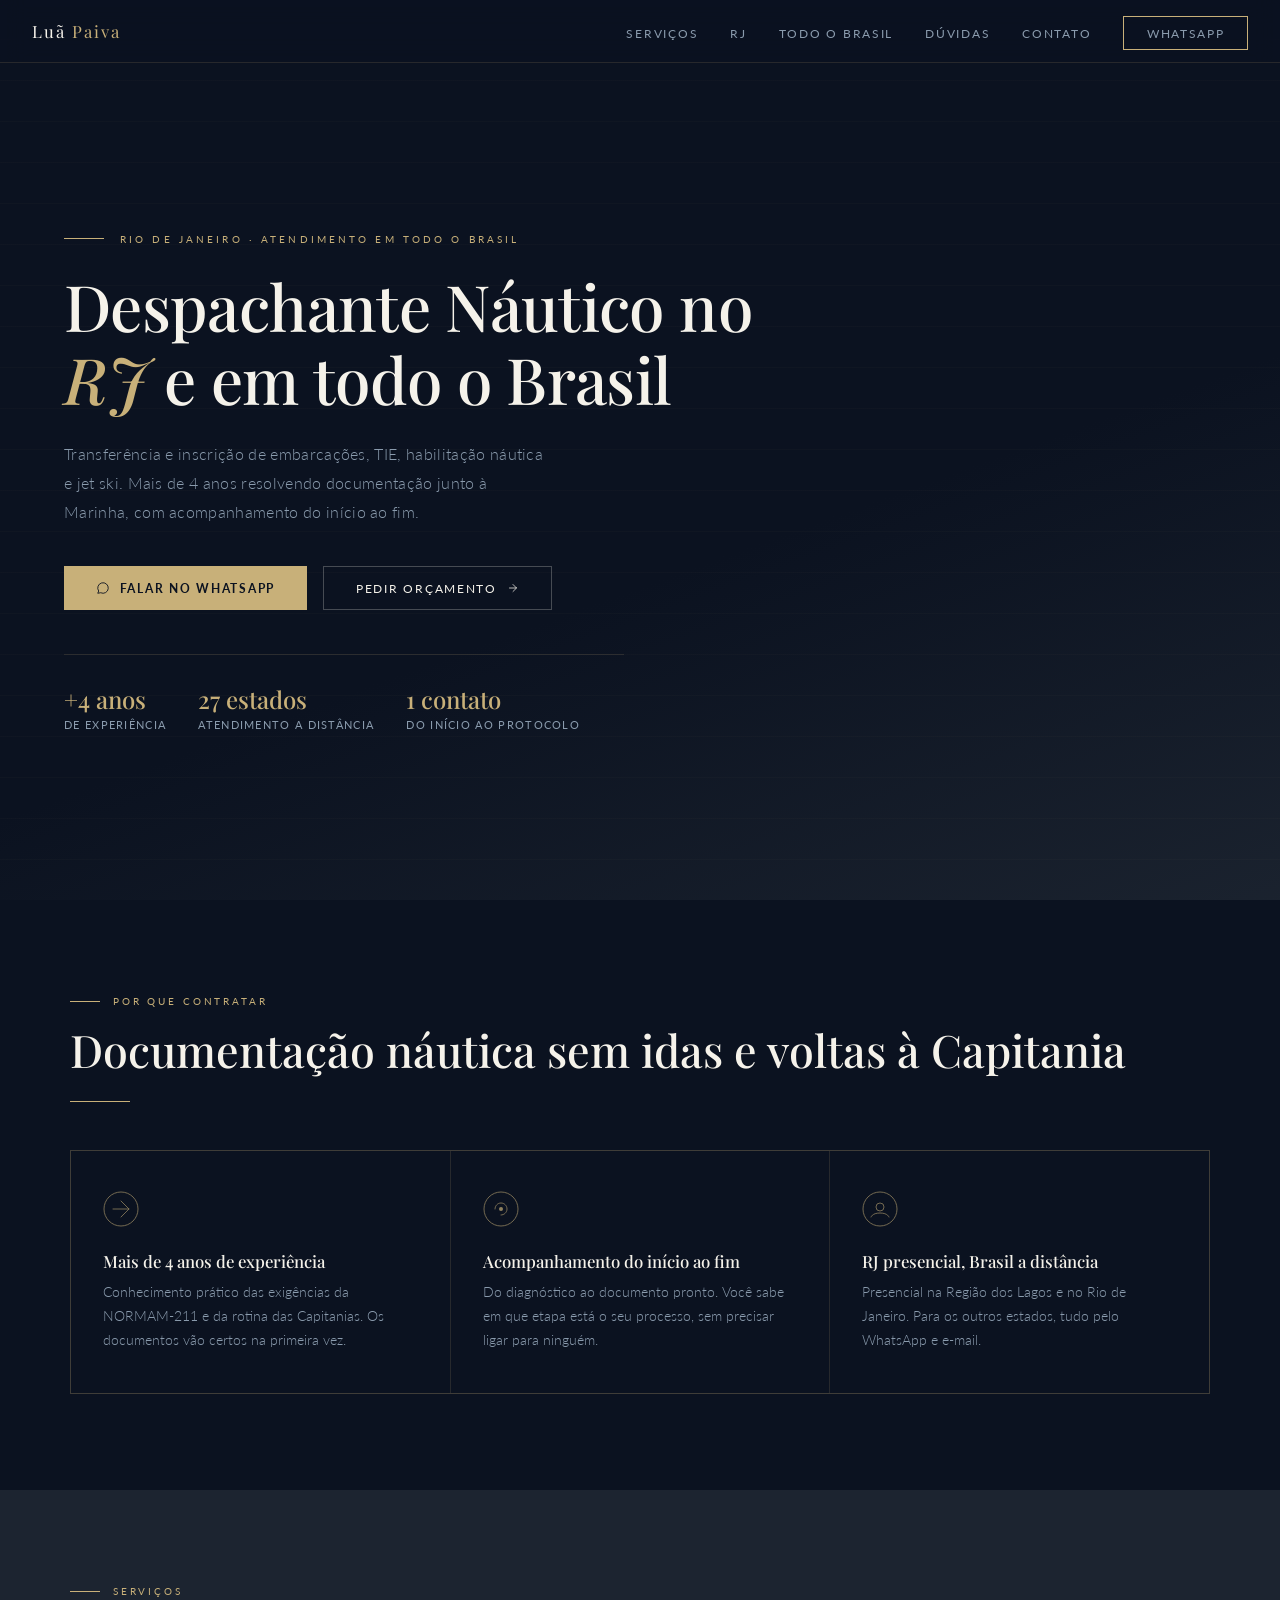
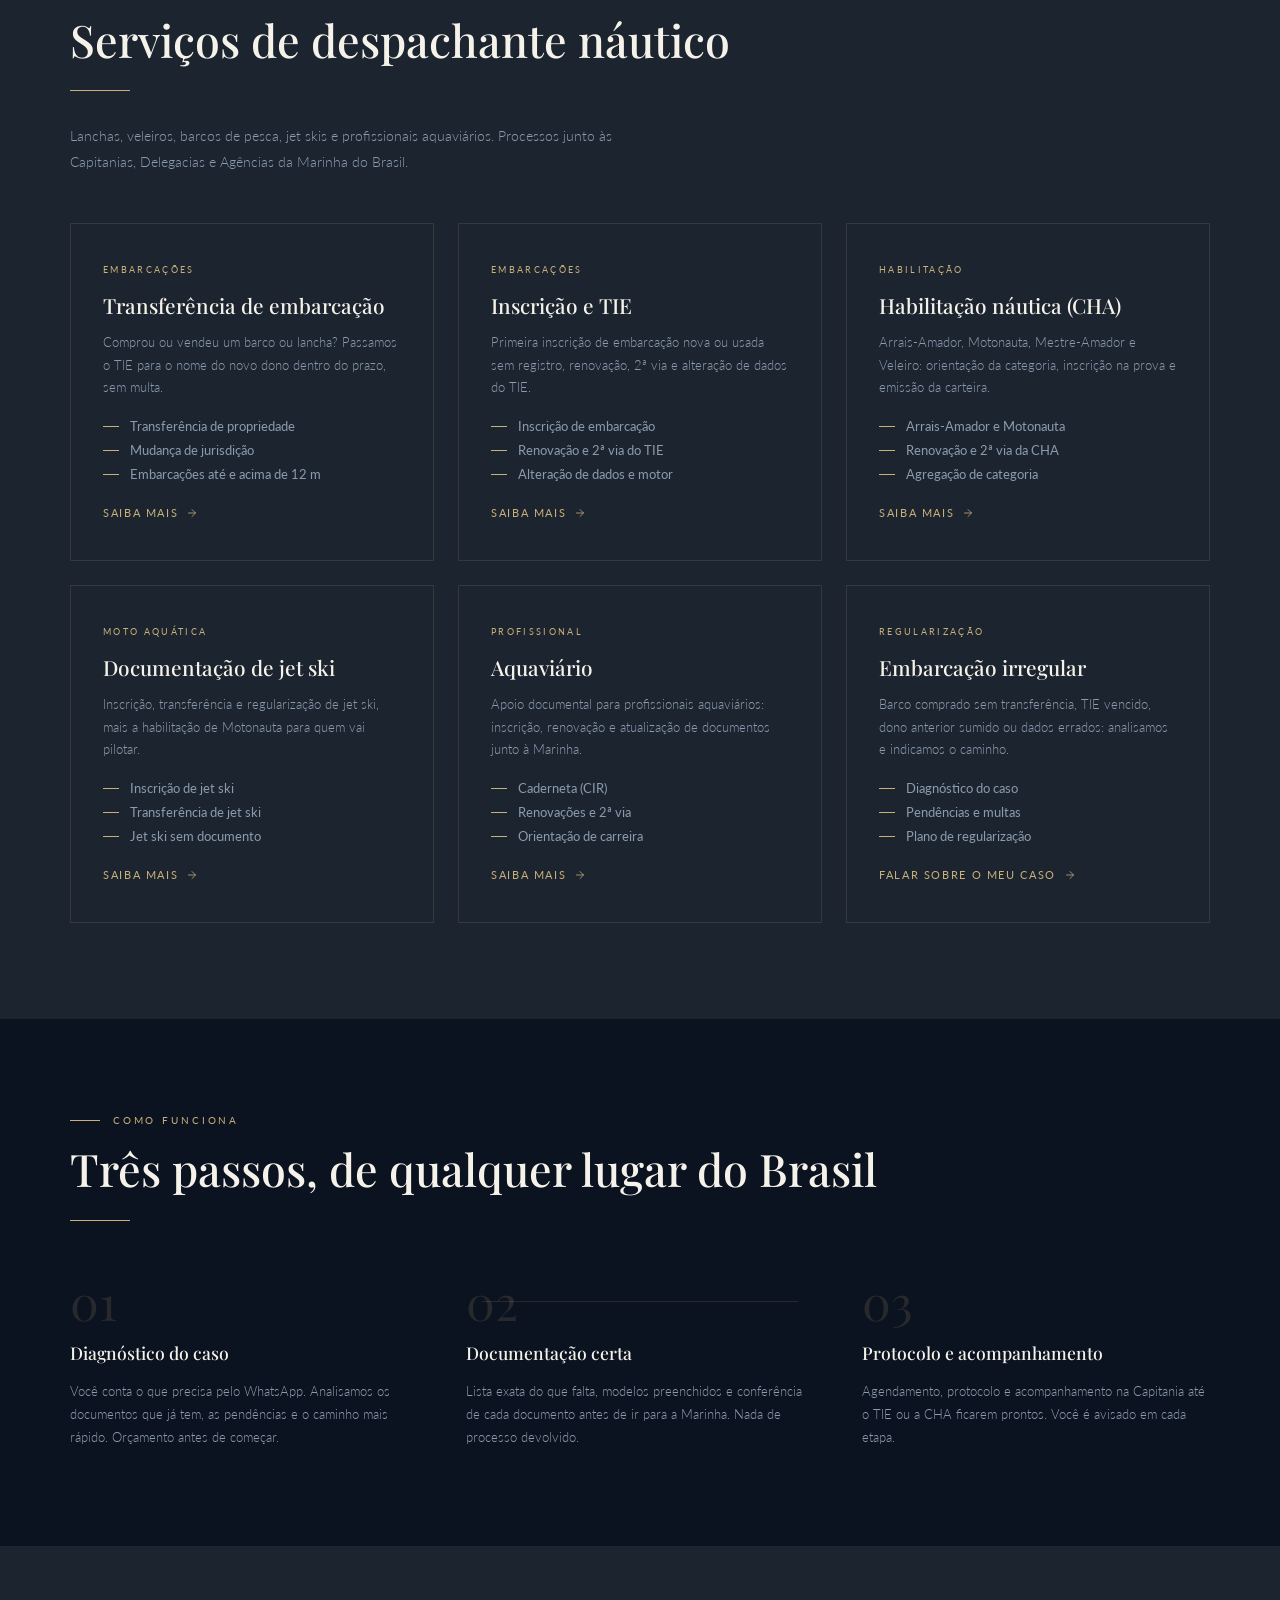
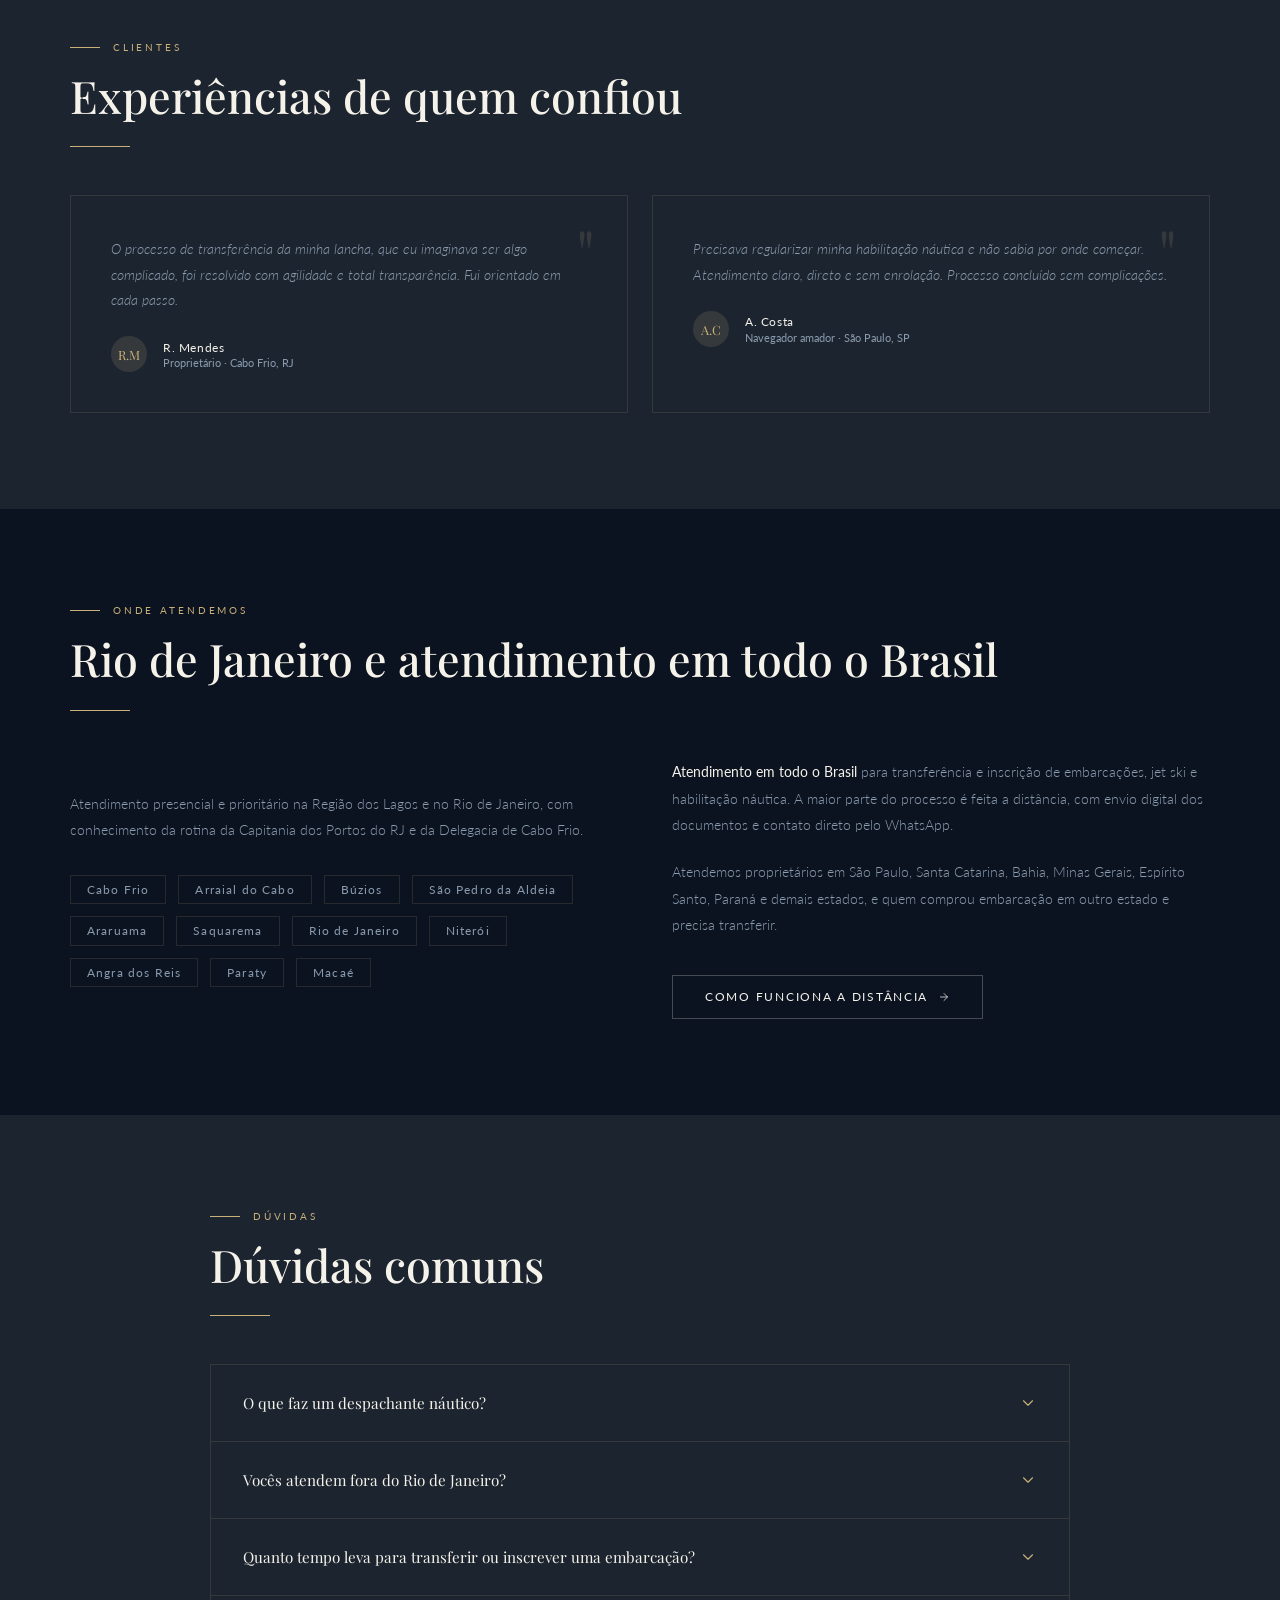
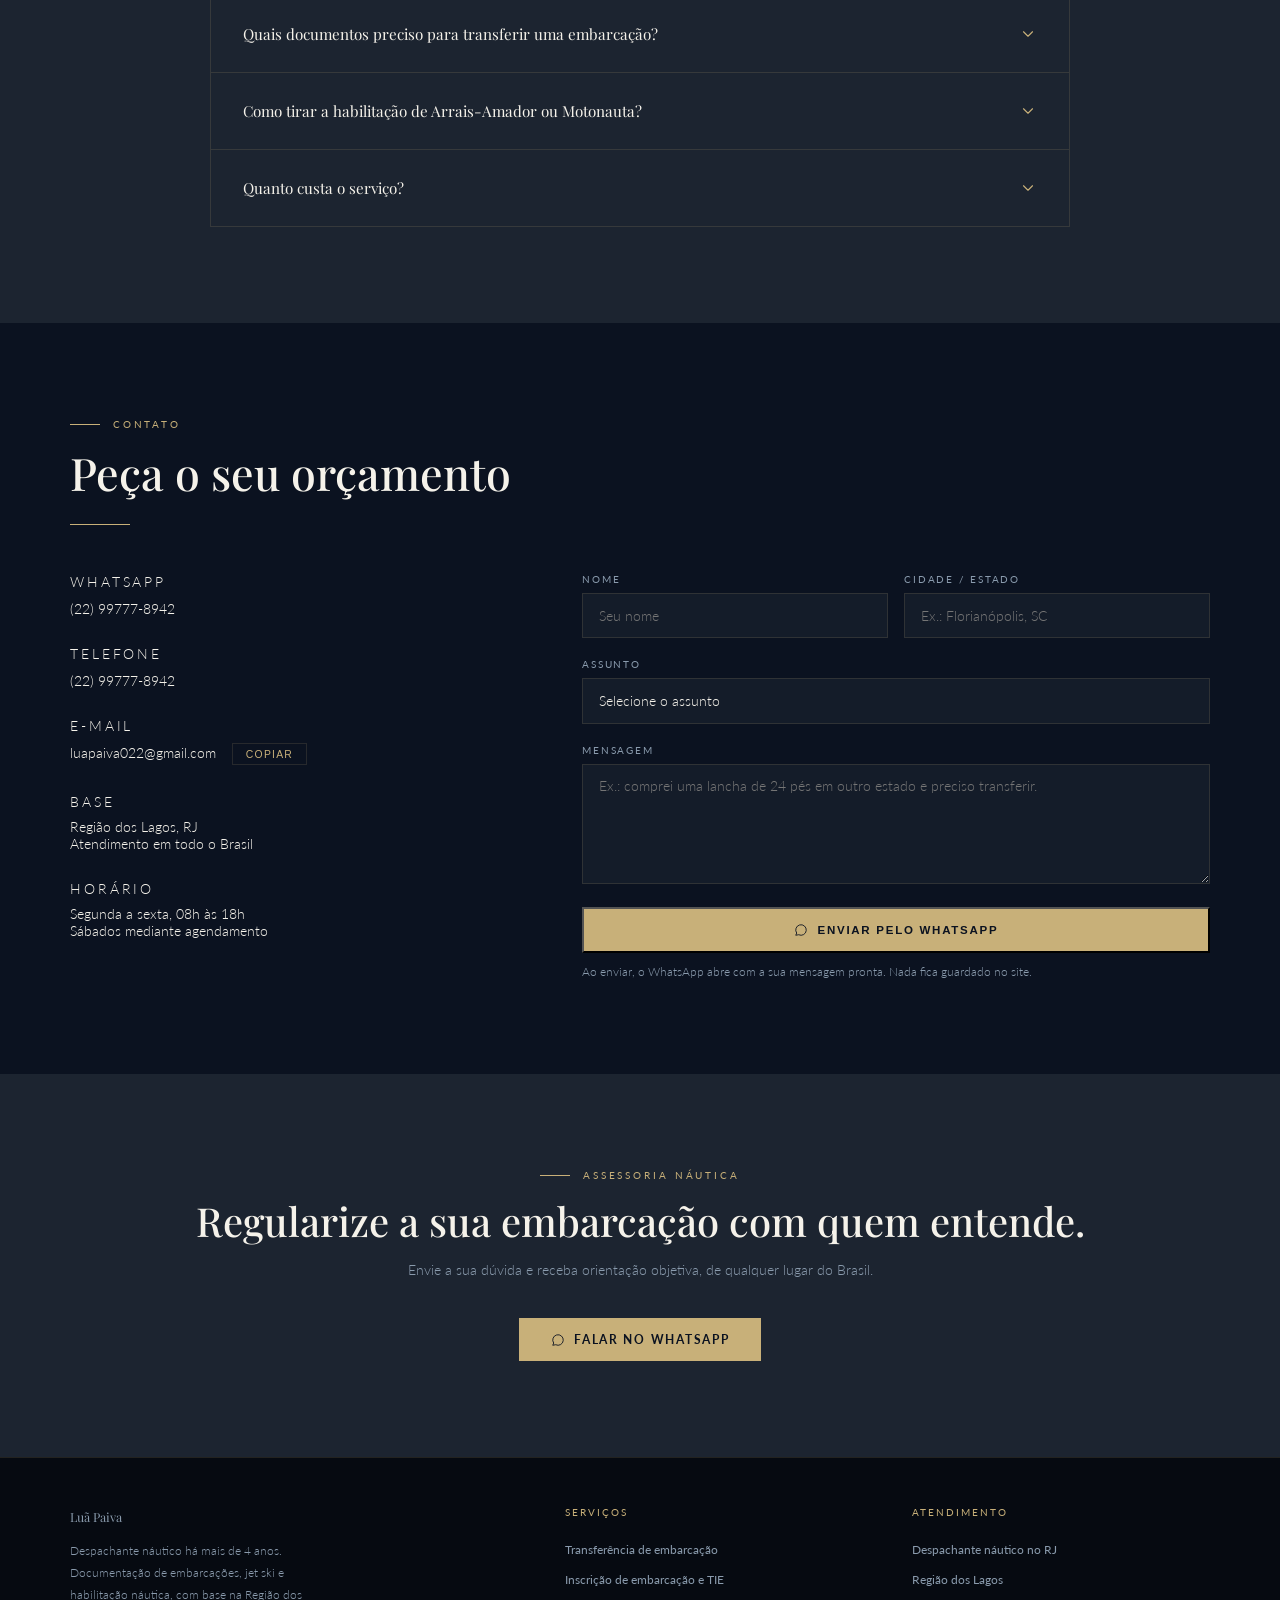
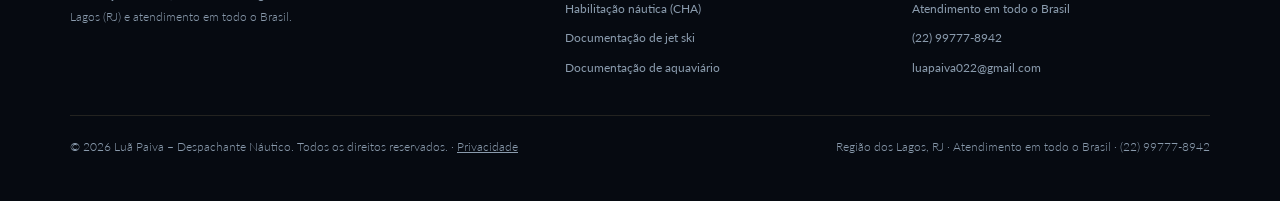
==== commit eeff79e5: "SEO nacional: 8 páginas de serviço/região, schema, sitemap, form → WhatsApp, contador do painel - Ho" ====
--- a/index.html
+++ b/index.html
@@ -3,1047 +3,167 @@
 <head>
   <meta charset="UTF-8" />
   <meta name="viewport" content="width=device-width, initial-scale=1.0" />
-  <title>Luã Paiva – Despachante Náutico na Região dos Lagos | RJ</title>
-  <meta name="description" content="Despachante Náutico na Região dos Lagos, RJ. Registro de embarcações, habilitação náutica, transferência de propriedade e documentação aquaviária em todo o Brasil. Atendimento discreto e profissional." />
-  <meta name="keywords" content="despachante náutico região dos lagos, despachante náutico RJ, registro de embarcação RJ, transferência de embarcação, habilitação náutica região dos lagos, despachante náutico Brasil" />
-  <link rel="canonical" href="https://luapaiva.com.br/" />
-
-  <!-- Open Graph -->
+  <title>Despachante Náutico no RJ e em todo o Brasil | Luã Paiva</title>
+  <meta name="description" content="Despachante náutico há mais de 4 anos: transferência e inscrição de embarcação, TIE, habilitação Arrais-Amador e Motonauta, jet ski. Base na Região dos Lagos (RJ), atendimento em todo o Brasil." />
+  <link rel="canonical" href="https://luapaivadespachantenautico.com.br/" />
+  <meta name="robots" content="index, follow, max-image-preview:large" />
+  <meta name="theme-color" content="#0B1220" />
+  <meta name="geo.region" content="BR-RJ" />
+  <link rel="icon" href="/assets/favicon.svg" type="image/svg+xml" />
+  <link rel="apple-touch-icon" href="/assets/apple-touch-icon.png" />
+
   <meta property="og:type" content="website" />
-  <meta property="og:url" content="https://luapaiva.com.br/" />
-  <meta property="og:title" content="Luã Paiva – Despachante Náutico | Região dos Lagos, RJ" />
-  <meta property="og:description" content="Documentação, registros e habilitação náutica com atendimento nacional. Baseado na Região dos Lagos." />
-  <meta property="og:image" content="https://luapaiva.com.br/og-image.jpg" />
+  <meta property="og:locale" content="pt_BR" />
+  <meta property="og:site_name" content="Luã Paiva – Despachante Náutico" />
+  <meta property="og:url" content="https://luapaivadespachantenautico.com.br/" />
+  <meta property="og:title" content="Luã Paiva – Despachante Náutico | RJ e todo o Brasil" />
+  <meta property="og:description" content="Despachante náutico há mais de 4 anos: transferência e inscrição de embarcação, TIE, habilitação Arrais-Amador e Motonauta, jet ski. Base na Região dos Lagos (RJ), atendimento em todo o Brasil." />
+  <meta property="og:image" content="https://luapaivadespachantenautico.com.br/assets/og.jpg" />
+  <meta property="og:image:width" content="1200" />
+  <meta property="og:image:height" content="630" />
   <meta name="twitter:card" content="summary_large_image" />
 
-  <!-- Schema.org -->
-  <script type="application/ld+json">
-  {
-    "@context": "https://schema.org",
-    "@type": "LocalBusiness",
-    "name": "Luã Paiva – Despachante Náutico",
-    "description": "Despachante Náutico especializado em documentação, registros e habilitação náutica na Região dos Lagos, RJ, com atendimento em todo o Brasil.",
-    "telephone": "+5522997778942",
-    "email": "luapaiva022@gmail.com",
-    "address": {
-      "@type": "PostalAddress",
-      "addressRegion": "RJ",
-      "addressCountry": "BR"
-    },
-    "areaServed": ["Cabo Frio", "Arraial do Cabo", "Búzios", "São Pedro da Aldeia", "Araruama", "Saquarema", "Brasil"],
-    "serviceType": ["Despachante Náutico", "Registro de Embarcação", "Habilitação Náutica", "Transferência de Embarcação"]
-  }
-  </script>
+  <script type="application/ld+json">{"@context":"https://schema.org","@graph":[{"@type":"ProfessionalService","@id":"https://luapaivadespachantenautico.com.br/#empresa","name":"Luã Paiva – Despachante Náutico","url":"https://luapaivadespachantenautico.com.br/","image":"https://luapaivadespachantenautico.com.br/assets/og.jpg","logo":"https://luapaivadespachantenautico.com.br/assets/favicon.svg","description":"Despachante náutico com mais de 4 anos de experiência: transferência e inscrição de embarcações, habilitação náutica (Arrais-Amador, Motonauta, Mestre-Amador), jet ski e aquaviário. Base na Região dos Lagos (RJ), atendimento em todo o Brasil.","telephone":"+5522997778942","email":"luapaiva022@gmail.com","priceRange":"$$","address":{"@type":"PostalAddress","addressLocality":"Cabo Frio","addressRegion":"RJ","addressCountry":"BR"},"areaServed":[{"@type":"State","name":"Rio de Janeiro"},{"@type":"Country","name":"Brasil"}],"openingHoursSpecification":[{"@type":"OpeningHoursSpecification","dayOfWeek":["Monday","Tuesday","Wednesday","Thursday","Friday"],"opens":"08:00","closes":"18:00"}],"knowsAbout":["Despachante náutico","NORMAM-211/DPC","Transferência de embarcação","Título de Inscrição de Embarcação (TIE)","Carteira de Habilitação de Amador (CHA)","Arrais-Amador","Motonauta","Jet ski","Capitania dos Portos"]},{"@type":"FAQPage","mainEntity":[{"@type":"Question","name":"O que faz um despachante náutico?","acceptedAnswer":{"@type":"Answer","text":"O despachante náutico cuida da papelada da sua embarcação e da sua habilitação junto à Marinha do Brasil (Capitanias, Delegacias e Agências): confere os documentos, preenche os requerimentos, agenda o atendimento, protocola e acompanha até a entrega do TIE ou da CHA. Você evita idas e voltas e processos devolvidos por erro."}},{"@type":"Question","name":"Vocês atendem fora do Rio de Janeiro?","acceptedAnswer":{"@type":"Answer","text":"Sim. A base é a Região dos Lagos (RJ), mas o atendimento é para todo o Brasil. A maior parte dos processos é feita à distância: você envia os documentos pelo WhatsApp ou e-mail e recebe orientação em cada etapa. Quando o órgão exige presença ou documento original, você recebe o passo a passo exato para a Capitania mais próxima de você. Ver como funciona o atendimento a distância."}},{"@type":"Question","name":"Quanto tempo leva para transferir ou inscrever uma embarcação?","acceptedAnswer":{"@type":"Answer","text":"Depende da Capitania e de a documentação estar completa. Com tudo certo desde o início, o processo anda mais rápido; os atrasos vêm quase sempre de documentos faltando ou com dados errados. Depois do diagnóstico do seu caso, você recebe uma estimativa realista."}},{"@type":"Question","name":"Quais documentos preciso para transferir uma embarcação?","acceptedAnswer":{"@type":"Answer","text":"Em geral: documento de identidade e CPF de comprador e vendedor, comprovante de residência, o TIE original, o documento de compra e venda com firma reconhecida e o comprovante de pagamento das taxas. A lista muda conforme o tamanho da embarcação e a situação do registro. Ver a lista completa da transferência."}},{"@type":"Question","name":"Como tirar a habilitação de Arrais-Amador ou Motonauta?","acceptedAnswer":{"@type":"Answer","text":"É preciso fazer o treinamento numa escola náutica credenciada (que emite o atestado), ser aprovado na prova da Marinha e entregar a documentação na Capitania. O despachante orienta a categoria certa e cuida da parte documental. Ver como funciona a habilitação."}},{"@type":"Question","name":"Quanto custa o serviço?","acceptedAnswer":{"@type":"Answer","text":"O valor depende do serviço e da situação dos documentos. Envie uma mensagem com o seu caso pelo WhatsApp e receba o orçamento antes de começar, sem compromisso."}}]},{"@type":"WebSite","@id":"https://luapaivadespachantenautico.com.br/#site","url":"https://luapaivadespachantenautico.com.br/","name":"Luã Paiva – Despachante Náutico","inLanguage":"pt-BR","publisher":{"@id":"https://luapaivadespachantenautico.com.br/#empresa"}}]}</script>
 
   <link rel="preconnect" href="https://fonts.googleapis.com" />
   <link rel="preconnect" href="https://fonts.gstatic.com" crossorigin />
   <link href="https://fonts.googleapis.com/css2?family=Playfair+Display:ital,wght@0,400;0,500;0,600;1,400&family=Lato:wght@300;400;700&display=swap" rel="stylesheet" />
-
-  <style>
-    :root {
-      --navy: #0B1220;
-      --navy-light: #1C2430;
-      --off-white: #F5F2EA;
-      --champagne: #C8B079;
-      --champagne-light: #D9C89A;
-      --graphite: #1C2430;
-      --text-muted: #8A9BAD;
-      --border: rgba(200,176,121,0.15);
-    }
-
-    *, *::before, *::after { box-sizing: border-box; margin: 0; padding: 0; }
-
-    html { scroll-behavior: smooth; font-size: 16px; }
-
-    body {
-      font-family: 'Lato', sans-serif;
-      background: var(--navy);
-      color: var(--off-white);
-      overflow-x: hidden;
-      -webkit-font-smoothing: antialiased;
-    }
-
-    /* ===================== LOADER ===================== */
-    #loader {
-      position: fixed;
-      inset: 0;
-      background: var(--navy);
-      display: flex;
-      flex-direction: column;
-      align-items: center;
-      justify-content: center;
-      z-index: 9999;
-      transition: opacity 0.8s ease, filter 0.8s ease;
-    }
-    #loader.hidden { opacity: 0; filter: blur(4px); pointer-events: none; }
-
-    .loader-name {
-      font-family: 'Playfair Display', serif;
-      font-size: clamp(1.4rem, 4vw, 2.2rem);
-      letter-spacing: 0.35em;
-      color: var(--off-white);
-      font-weight: 400;
-      margin-bottom: 2rem;
-      opacity: 0;
-      animation: fadeUp 0.6s ease 0.2s forwards;
-    }
-    .loader-sub {
-      font-family: 'Lato', sans-serif;
-      font-size: 0.65rem;
-      letter-spacing: 0.25em;
-      color: var(--champagne);
-      text-transform: uppercase;
-      opacity: 0;
-      animation: fadeUp 0.6s ease 0.5s forwards;
-      margin-bottom: 2.5rem;
-    }
-    .loader-line-wrap {
-      width: 180px;
-      height: 1px;
-      background: rgba(200,176,121,0.15);
-      position: relative;
-      overflow: hidden;
-    }
-    .loader-line {
-      position: absolute;
-      top: 0; left: 0;
-      height: 100%;
-      width: 0;
-      background: linear-gradient(90deg, transparent, var(--champagne), transparent);
-      animation: lineProgress 1.2s ease 0.7s forwards;
-    }
-    @keyframes fadeUp {
-      from { opacity: 0; transform: translateY(12px); }
-      to { opacity: 1; transform: translateY(0); }
-    }
-    @keyframes lineProgress {
-      from { width: 0; left: 0; }
-      to { width: 100%; left: 0; }
-    }
-
-    /* ===================== MAIN CONTENT ===================== */
-    #main { opacity: 0; transition: opacity 0.8s ease 0.2s; }
-    #main.visible { opacity: 1; }
-
-    /* ===================== NAV ===================== */
-    nav {
-      position: fixed;
-      top: 0; left: 0; right: 0;
-      z-index: 100;
-      padding: 1.25rem 2rem;
-      display: flex;
-      align-items: center;
-      justify-content: space-between;
-      backdrop-filter: blur(12px);
-      -webkit-backdrop-filter: blur(12px);
-      background: rgba(11,18,32,0.75);
-      border-bottom: 1px solid var(--border);
-      transition: all 0.3s ease;
-    }
-    .nav-logo {
-      font-family: 'Playfair Display', serif;
-      font-size: 1.05rem;
-      letter-spacing: 0.12em;
-      color: var(--off-white);
-      text-decoration: none;
-    }
-    .nav-logo span { color: var(--champagne); }
-
-    .nav-links {
-      display: flex;
-      align-items: center;
-      gap: 2rem;
-      list-style: none;
-    }
-    .nav-links a {
-      font-size: 0.72rem;
-      letter-spacing: 0.15em;
-      text-transform: uppercase;
-      color: var(--text-muted);
-      text-decoration: none;
-      transition: color 0.3s;
-    }
-    .nav-links a:hover { color: var(--off-white); }
-
-    .nav-cta {
-      font-size: 0.7rem;
-      letter-spacing: 0.12em;
-      text-transform: uppercase;
-      padding: 0.6rem 1.4rem;
-      border: 1px solid var(--champagne);
-      color: var(--champagne);
-      text-decoration: none;
-      transition: all 0.3s;
-      background: transparent;
-    }
-    .nav-cta:hover { background: var(--champagne); color: var(--navy); }
-
-    .hamburger { display: none; flex-direction: column; gap: 5px; cursor: pointer; background: none; border: none; padding: 4px; }
-    .hamburger span { width: 22px; height: 1px; background: var(--off-white); display: block; transition: all 0.3s; }
-
-    /* ===================== HERO ===================== */
-    #hero {
-      min-height: 100vh;
-      display: flex;
-      align-items: center;
-      position: relative;
-      overflow: hidden;
-      padding: 8rem 2rem 4rem;
-    }
-    .hero-bg {
-      position: absolute;
-      inset: 0;
-      background: 
-        linear-gradient(160deg, rgba(11,18,32,0.95) 0%, rgba(11,18,32,0.7) 60%, rgba(28,36,48,0.9) 100%),
-        url('https://images.unsplash.com/photo-1544551763-46a013bb70d5?w=1800&q=80') center/cover no-repeat;
-    }
-    /* Wave texture overlay */
-    .hero-bg::after {
-      content: '';
-      position: absolute;
-      inset: 0;
-      background-image: repeating-linear-gradient(
-        0deg,
-        transparent,
-        transparent 40px,
-        rgba(200,176,121,0.025) 40px,
-        rgba(200,176,121,0.025) 41px
-      );
-    }
-
-    .hero-content {
-      position: relative;
-      max-width: 720px;
-      padding-left: 2rem;
-    }
-    .hero-eyebrow {
-      font-size: 0.65rem;
-      letter-spacing: 0.3em;
-      text-transform: uppercase;
-      color: var(--champagne);
-      margin-bottom: 1.5rem;
-      display: flex;
-      align-items: center;
-      gap: 1rem;
-    }
-    .hero-eyebrow::before {
-      content: '';
-      width: 40px;
-      height: 1px;
-      background: var(--champagne);
-      flex-shrink: 0;
-    }
-
-    h1 {
-      font-family: 'Playfair Display', serif;
-      font-size: clamp(2.4rem, 6vw, 4rem);
-      font-weight: 500;
-      line-height: 1.15;
-      color: var(--off-white);
-      margin-bottom: 1.5rem;
-      letter-spacing: -0.01em;
-    }
-    h1 em { font-style: italic; color: var(--champagne); }
-
-    .hero-sub {
-      font-size: 1rem;
-      line-height: 1.8;
-      color: var(--text-muted);
-      max-width: 480px;
-      margin-bottom: 2.5rem;
-      font-weight: 300;
-      letter-spacing: 0.02em;
-    }
-
-    .hero-actions { display: flex; gap: 1rem; flex-wrap: wrap; }
-
-    .btn-primary {
-      display: inline-flex;
-      align-items: center;
-      gap: 0.6rem;
-      padding: 0.9rem 2rem;
-      background: var(--champagne);
-      color: var(--navy);
-      font-size: 0.72rem;
-      letter-spacing: 0.15em;
-      text-transform: uppercase;
-      text-decoration: none;
-      font-weight: 700;
-      transition: all 0.3s;
-    }
-    .btn-primary:hover { background: var(--champagne-light); transform: translateY(-1px); }
-
-    .btn-secondary {
-      display: inline-flex;
-      align-items: center;
-      gap: 0.6rem;
-      padding: 0.9rem 2rem;
-      border: 1px solid rgba(245,242,234,0.25);
-      color: var(--off-white);
-      font-size: 0.72rem;
-      letter-spacing: 0.15em;
-      text-transform: uppercase;
-      text-decoration: none;
-      font-weight: 400;
-      transition: all 0.3s;
-    }
-    .btn-secondary:hover { border-color: var(--off-white); }
-
-    .hero-scroll {
-      position: absolute;
-      bottom: 2.5rem;
-      left: 50%;
-      transform: translateX(-50%);
-      display: flex;
-      flex-direction: column;
-      align-items: center;
-      gap: 0.5rem;
-    }
-    .hero-scroll span {
-      font-size: 0.6rem;
-      letter-spacing: 0.2em;
-      text-transform: uppercase;
-      color: var(--text-muted);
-    }
-    .scroll-line {
-      width: 1px;
-      height: 40px;
-      background: linear-gradient(to bottom, var(--champagne), transparent);
-      animation: scrollPulse 2s ease-in-out infinite;
-    }
-    @keyframes scrollPulse {
-      0%, 100% { opacity: 0.4; }
-      50% { opacity: 1; }
-    }
-
-    /* ===================== SECTIONS ===================== */
-    section { padding: 6rem 2rem; }
-    .container { max-width: 1140px; margin: 0 auto; }
-    .container-sm { max-width: 860px; margin: 0 auto; }
-
-    .section-label {
-      font-size: 0.6rem;
-      letter-spacing: 0.3em;
-      text-transform: uppercase;
-      color: var(--champagne);
-      margin-bottom: 1rem;
-      display: flex;
-      align-items: center;
-      gap: 0.8rem;
-    }
-    .section-label::before {
-      content: '';
-      width: 30px;
-      height: 1px;
-      background: var(--champagne);
-    }
-
-    h2 {
-      font-family: 'Playfair Display', serif;
-      font-size: clamp(1.8rem, 4vw, 2.8rem);
-      font-weight: 500;
-      line-height: 1.2;
-      color: var(--off-white);
-      margin-bottom: 1rem;
-    }
-
-    .section-divider {
-      width: 60px;
-      height: 1px;
-      background: var(--champagne);
-      margin: 1.5rem 0 2rem;
-    }
-
-    /* ===================== VALUE PROPS ===================== */
-    #value { background: var(--navy); }
-    .value-grid {
-      display: grid;
-      grid-template-columns: repeat(3, 1fr);
-      gap: 1px;
-      background: var(--border);
-      border: 1px solid var(--border);
-      margin-top: 3rem;
-    }
-    .value-item {
-      background: var(--navy);
-      padding: 2.5rem 2rem;
-      transition: background 0.3s;
-    }
-    .value-item:hover { background: rgba(28,36,48,0.8); }
-    .value-icon {
-      width: 36px;
-      height: 36px;
-      margin-bottom: 1.25rem;
-      opacity: 0.7;
-    }
-    .value-item h3 {
-      font-family: 'Playfair Display', serif;
-      font-size: 1.05rem;
-      color: var(--off-white);
-      margin-bottom: 0.6rem;
-      font-weight: 500;
-    }
-    .value-item p {
-      font-size: 0.85rem;
-      line-height: 1.75;
-      color: var(--text-muted);
-      font-weight: 300;
-    }
-
-    /* ===================== SERVICES ===================== */
-    #servicos { background: var(--navy-light); }
-    .services-grid {
-      display: grid;
-      grid-template-columns: repeat(3, 1fr);
-      gap: 1.5rem;
-      margin-top: 3rem;
-    }
-    .service-card {
-      border: 1px solid var(--border);
-      padding: 2.5rem 2rem;
-      transition: all 0.3s ease;
-      position: relative;
-      overflow: hidden;
-    }
-    .service-card::before {
-      content: '';
-      position: absolute;
-      top: 0; left: 0; right: 0;
-      height: 2px;
-      background: var(--champagne);
-      transform: scaleX(0);
-      transition: transform 0.4s ease;
-    }
-    .service-card:hover { 
-      transform: translateY(-3px); 
-      border-color: rgba(200,176,121,0.35);
-    }
-    .service-card:hover::before { transform: scaleX(1); }
-
-    .service-cat {
-      font-size: 0.58rem;
-      letter-spacing: 0.25em;
-      text-transform: uppercase;
-      color: var(--champagne);
-      margin-bottom: 1rem;
-    }
-    .service-card h3 {
-      font-family: 'Playfair Display', serif;
-      font-size: 1.3rem;
-      color: var(--off-white);
-      margin-bottom: 0.75rem;
-      font-weight: 500;
-    }
-    .service-card p {
-      font-size: 0.82rem;
-      color: var(--text-muted);
-      line-height: 1.7;
-      margin-bottom: 1.25rem;
-      font-weight: 300;
-    }
-    .service-list {
-      list-style: none;
-      display: flex;
-      flex-direction: column;
-      gap: 0.5rem;
-    }
-    .service-list li {
-      font-size: 0.8rem;
-      color: var(--text-muted);
-      display: flex;
-      align-items: center;
-      gap: 0.7rem;
-    }
-    .service-list li::before {
-      content: '';
-      width: 16px;
-      height: 1px;
-      background: var(--champagne);
-      flex-shrink: 0;
-    }
-
-    /* ===================== HOW IT WORKS ===================== */
-    #como-funciona { background: var(--navy); }
-    .steps-grid {
-      display: grid;
-      grid-template-columns: repeat(3, 1fr);
-      gap: 3rem;
-      margin-top: 3.5rem;
-      position: relative;
-    }
-    .steps-grid::before {
-      content: '';
-      position: absolute;
-      top: 1.5rem;
-      left: calc(33.33% + 2rem);
-      right: calc(33.33% + 2rem);
-      height: 1px;
-      background: var(--border);
-    }
-    .step {
-      display: flex;
-      flex-direction: column;
-      gap: 1rem;
-    }
-    .step-num {
-      font-family: 'Playfair Display', serif;
-      font-size: 3rem;
-      color: var(--border);
-      line-height: 1;
-      font-weight: 400;
-    }
-    .step h3 {
-      font-family: 'Playfair Display', serif;
-      font-size: 1.1rem;
-      color: var(--off-white);
-      font-weight: 500;
-    }
-    .step p {
-      font-size: 0.83rem;
-      color: var(--text-muted);
-      line-height: 1.75;
-      font-weight: 300;
-    }
-
-    /* ===================== TESTIMONIALS ===================== */
-    #depoimentos { background: var(--navy-light); }
-    .testimonials-grid {
-      display: grid;
-      grid-template-columns: repeat(2, 1fr);
-      gap: 1.5rem;
-      margin-top: 3rem;
-    }
-    .testimonial {
-      border: 1px solid var(--border);
-      padding: 2.5rem;
-      position: relative;
-    }
-    .testimonial::before {
-      content: '"';
-      position: absolute;
-      top: 1.5rem;
-      right: 2rem;
-      font-family: 'Playfair Display', serif;
-      font-size: 4rem;
-      color: var(--champagne);
-      opacity: 0.15;
-      line-height: 1;
-    }
-    .testimonial p {
-      font-size: 0.88rem;
-      line-height: 1.8;
-      color: var(--text-muted);
-      margin-bottom: 1.5rem;
-      font-style: italic;
-      font-weight: 300;
-    }
-    .testimonial-author {
-      display: flex;
-      align-items: center;
-      gap: 1rem;
-    }
-    .author-avatar {
-      width: 36px;
-      height: 36px;
-      border-radius: 50%;
-      background: var(--border);
-      display: flex;
-      align-items: center;
-      justify-content: center;
-      font-family: 'Playfair Display', serif;
-      font-size: 0.8rem;
-      color: var(--champagne);
-    }
-    .author-name {
-      font-size: 0.78rem;
-      color: var(--off-white);
-      letter-spacing: 0.05em;
-    }
-    .author-role {
-      font-size: 0.68rem;
-      color: var(--text-muted);
-      margin-top: 0.1rem;
-    }
-    .testimonial-note {
-      text-align: center;
-      margin-top: 2.5rem;
-      padding: 2rem;
-      border: 1px solid var(--border);
-    }
-    .testimonial-note p {
-      font-family: 'Playfair Display', serif;
-      font-size: 1.1rem;
-      font-style: italic;
-      color: var(--off-white);
-      font-weight: 400;
-    }
-
-    /* ===================== REGION ===================== */
-    #atendimento { background: var(--navy); }
-    .region-grid {
-      display: grid;
-      grid-template-columns: 1fr 1fr;
-      gap: 4rem;
-      align-items: center;
-      margin-top: 3rem;
-    }
-    .region-cities {
-      display: flex;
-      flex-wrap: wrap;
-      gap: 0.75rem;
-      margin-top: 2rem;
-    }
-    .city-tag {
-      font-size: 0.72rem;
-      letter-spacing: 0.1em;
-      padding: 0.45rem 1rem;
-      border: 1px solid var(--border);
-      color: var(--text-muted);
-      transition: all 0.3s;
-    }
-    .city-tag:hover { border-color: var(--champagne); color: var(--champagne); }
-    .region-right p {
-      font-size: 0.9rem;
-      line-height: 1.85;
-      color: var(--text-muted);
-      font-weight: 300;
-      margin-bottom: 1.25rem;
-    }
-    .region-right p strong {
-      color: var(--off-white);
-      font-weight: 400;
-    }
-
-    /* ===================== FAQ ===================== */
-    #faq { background: var(--navy-light); }
-    .faq-list {
-      margin-top: 3rem;
-      display: flex;
-      flex-direction: column;
-      border: 1px solid var(--border);
-    }
-    .faq-item {
-      border-bottom: 1px solid var(--border);
-    }
-    .faq-item:last-child { border-bottom: none; }
-    .faq-question {
-      width: 100%;
-      background: none;
-      border: none;
-      padding: 1.75rem 2rem;
-      display: flex;
-      justify-content: space-between;
-      align-items: center;
-      cursor: pointer;
-      text-align: left;
-      gap: 1rem;
-    }
-    .faq-question span {
-      font-family: 'Playfair Display', serif;
-      font-size: 0.95rem;
-      color: var(--off-white);
-      font-weight: 400;
-    }
-    .faq-arrow {
-      width: 18px;
-      height: 18px;
-      flex-shrink: 0;
-      transition: transform 0.3s;
-    }
-    .faq-arrow path { stroke: var(--champagne); }
-    .faq-item.open .faq-arrow { transform: rotate(180deg); }
-    .faq-answer {
-      max-height: 0;
-      overflow: hidden;
-      transition: max-height 0.4s ease, padding 0.3s;
-    }
-    .faq-item.open .faq-answer { max-height: 300px; }
-    .faq-answer-inner {
-      padding: 0 2rem 1.75rem;
-      font-size: 0.85rem;
-      line-height: 1.8;
-      color: var(--text-muted);
-      font-weight: 300;
-    }
-
-    /* ===================== CONTACT ===================== */
-    #contato { background: var(--navy); }
-    .contact-grid {
-      display: grid;
-      grid-template-columns: 1fr 1.4fr;
-      gap: 4rem;
-      margin-top: 3rem;
-    }
-    .contact-info { display: flex; flex-direction: column; gap: 1.75rem; }
-    .contact-item h4 {
-      font-size: 0.62rem;
-      letter-spacing: 0.2em;
-      text-transform: uppercase;
-      color: var(--champagne);
-      margin-bottom: 0.5rem;
-    }
-    .contact-item a, .contact-item p {
-      font-size: 0.9rem;
-      color: var(--off-white);
-      text-decoration: none;
-      font-weight: 300;
-    }
-    .contact-item a:hover { color: var(--champagne); }
-    .copy-btn {
-      font-size: 0.65rem;
-      letter-spacing: 0.12em;
-      text-transform: uppercase;
-      color: var(--champagne);
-      background: none;
-      border: 1px solid var(--border);
-      padding: 0.3rem 0.8rem;
-      cursor: pointer;
-      margin-left: 0.75rem;
-      transition: all 0.3s;
-      vertical-align: middle;
-    }
-    .copy-btn:hover { background: var(--champagne); color: var(--navy); }
-
-    .form-group { margin-bottom: 1.25rem; }
-    .form-group label {
-      display: block;
-      font-size: 0.62rem;
-      letter-spacing: 0.18em;
-      text-transform: uppercase;
-      color: var(--text-muted);
-      margin-bottom: 0.5rem;
-    }
-    .form-group input, .form-group select, .form-group textarea {
-      width: 100%;
-      background: rgba(28,36,48,0.6);
-      border: 1px solid var(--border);
-      color: var(--off-white);
-      padding: 0.85rem 1rem;
-      font-family: 'Lato', sans-serif;
-      font-size: 0.85rem;
-      font-weight: 300;
-      outline: none;
-      transition: border-color 0.3s;
-    }
-    .form-group input:focus, .form-group select:focus, .form-group textarea:focus {
-      border-color: var(--champagne);
-    }
-    .form-group select { appearance: none; cursor: pointer; }
-    .form-group textarea { resize: vertical; min-height: 120px; }
-    .form-row { display: grid; grid-template-columns: 1fr 1fr; gap: 1rem; }
-    .form-success {
-      display: none;
-      text-align: center;
-      padding: 2rem;
-      border: 1px solid rgba(200,176,121,0.3);
-    }
-    .form-success p {
-      font-family: 'Playfair Display', serif;
-      font-style: italic;
-      color: var(--champagne);
-      font-size: 1rem;
-    }
-
-    /* ===================== CTA FINAL ===================== */
-    #cta-final {
-      background: var(--navy-light);
-      padding: 6rem 2rem;
-      text-align: center;
-    }
-    #cta-final h2 { font-size: clamp(1.8rem, 4vw, 2.5rem); }
-    #cta-final p {
-      font-size: 0.9rem;
-      color: var(--text-muted);
-      margin: 1rem 0 2.5rem;
-      font-weight: 300;
-    }
-
-    /* ===================== FOOTER ===================== */
-    footer {
-      background: rgba(6,10,16,0.95);
-      border-top: 1px solid var(--border);
-      padding: 3rem 2rem;
-    }
-    .footer-grid {
-      max-width: 1140px;
-      margin: 0 auto;
-      display: grid;
-      grid-template-columns: 1.5fr 1fr 1fr;
-      gap: 3rem;
-    }
-    .footer-brand h3 {
-      font-family: 'Playfair Display', serif;
-      font-size: 1.1rem;
-      color: var(--off-white);
-      font-weight: 500;
-      margin-bottom: 0.75rem;
-    }
-    .footer-brand p {
-      font-size: 0.78rem;
-      color: var(--text-muted);
-      line-height: 1.75;
-      font-weight: 300;
-      max-width: 260px;
-    }
-    .footer-col h4 {
-      font-size: 0.62rem;
-      letter-spacing: 0.2em;
-      text-transform: uppercase;
-      color: var(--champagne);
-      margin-bottom: 1.25rem;
-    }
-    .footer-col ul { list-style: none; display: flex; flex-direction: column; gap: 0.65rem; }
-    .footer-col ul a {
-      font-size: 0.78rem;
-      color: var(--text-muted);
-      text-decoration: none;
-      transition: color 0.3s;
-    }
-    .footer-col ul a:hover { color: var(--off-white); }
-    .footer-bottom {
-      max-width: 1140px;
-      margin: 2.5rem auto 0;
-      padding-top: 1.5rem;
-      border-top: 1px solid var(--border);
-      display: flex;
-      justify-content: space-between;
-      align-items: center;
-      flex-wrap: wrap;
-      gap: 1rem;
-    }
-    .footer-bottom p { font-size: 0.72rem; color: var(--text-muted); font-weight: 300; }
-
-    /* ===================== FLOATING WA ===================== */
-    #wa-float {
-      position: fixed;
-      bottom: 2rem;
-      right: 2rem;
-      z-index: 200;
-      display: flex;
-      align-items: center;
-      gap: 0.75rem;
-      background: var(--navy-light);
-      border: 1px solid var(--champagne);
-      padding: 0.7rem 1.25rem;
-      text-decoration: none;
-      transition: all 0.3s;
-      box-shadow: 0 4px 24px rgba(0,0,0,0.4);
-    }
-    #wa-float:hover { background: var(--champagne); }
-    #wa-float:hover .wa-text { color: var(--navy); }
-    #wa-float:hover .wa-icon path { stroke: var(--navy); }
-    .wa-icon { width: 16px; height: 16px; flex-shrink: 0; }
-    .wa-icon path { stroke: var(--champagne); transition: stroke 0.3s; }
-    .wa-text {
-      font-size: 0.65rem;
-      letter-spacing: 0.12em;
-      text-transform: uppercase;
-      color: var(--champagne);
-      transition: color 0.3s;
-      white-space: nowrap;
-    }
-
-    /* ===================== REVEAL ANIMATIONS ===================== */
-    .reveal {
-      opacity: 0;
-      transform: translateY(20px);
-      transition: opacity 0.7s ease, transform 0.7s ease;
-    }
-    .reveal.visible {
-      opacity: 1;
-      transform: translateY(0);
-    }
-    .reveal-delay-1 { transition-delay: 0.1s; }
-    .reveal-delay-2 { transition-delay: 0.2s; }
-    .reveal-delay-3 { transition-delay: 0.3s; }
-
-    /* ===================== MOBILE ===================== */
-    @media (max-width: 768px) {
-      .nav-links { display: none; }
-      .nav-links.open { display: flex; flex-direction: column; position: fixed; inset: 0; top: 60px; background: var(--navy); padding: 2rem; gap: 1.5rem; z-index: 99; }
-      .hamburger { display: flex; }
-      .value-grid { grid-template-columns: 1fr; }
-      .services-grid { grid-template-columns: 1fr; }
-      .steps-grid { grid-template-columns: 1fr; }
-      .steps-grid::before { display: none; }
-      .testimonials-grid { grid-template-columns: 1fr; }
-      .region-grid { grid-template-columns: 1fr; }
-      .contact-grid { grid-template-columns: 1fr; }
-      .footer-grid { grid-template-columns: 1fr; }
-      .footer-bottom { flex-direction: column; text-align: center; }
-      .form-row { grid-template-columns: 1fr; }
-      .hero-content { padding-left: 0; }
-      #wa-float .wa-text { display: none; }
-      #wa-float { padding: 0.8rem; }
-    }
-  </style>
+  <link rel="stylesheet" href="/assets/site.css?v=2026-11-02" />
 </head>
 <body>
-
-  <!-- LOADER -->
-  <div id="loader">
-    <div class="loader-name">LUÃ PAIVA</div>
-    <div class="loader-sub">Despachante Náutico</div>
-    <div class="loader-line-wrap">
-      <div class="loader-line"></div>
-    </div>
-  </div>
-
-  <!-- MAIN -->
-  <div id="main">
-
-    <!-- NAV -->
-    <nav>
-      <a href="#" class="nav-logo">Luã <span>Paiva</span></a>
-      <ul class="nav-links" id="navLinks">
-        <li><a href="#servicos">Serviços</a></li>
-        <li><a href="#sobre">Sobre</a></li>
-        <li><a href="#atendimento">Atendimento</a></li>
-        <li><a href="#faq">FAQ</a></li>
-        <li><a href="#contato">Contato</a></li>
-        <li><a href="https://wa.me/5522997778942" class="nav-cta" target="_blank" rel="noopener">WhatsApp</a></li>
-      </ul>
-      <button class="hamburger" id="hamburger" aria-label="Menu">
-        <span></span><span></span><span></span>
-      </button>
-    </nav>
-
-    <!-- HERO -->
+  <a class="skip" href="#conteudo">Pular para o conteúdo</a>
+
+  <nav aria-label="Principal">
+    <a href="/" class="nav-logo">Luã <span>Paiva</span></a>
+    <ul class="nav-links" id="navLinks">
+      <li><a href="#servicos">Serviços</a></li>
+      <li><a href="/despachante-nautico-rj/">RJ</a></li>
+      <li><a href="/despachante-nautico-online-brasil/">Todo o Brasil</a></li>
+      <li><a href="#faq">Dúvidas</a></li>
+      <li><a href="#contato">Contato</a></li>
+      <li><a href="https://wa.me/5522997778942?text=Ol%C3%A1%2C%20Lu%C3%A3!%20Vim%20pelo%20site%20e%20gostaria%20de%20uma%20assessoria%20n%C3%A1utica." class="nav-cta" target="_blank" rel="noopener" data-cta="nav">WhatsApp</a></li>
+    </ul>
+    <button class="hamburger" id="hamburger" aria-label="Abrir menu" aria-expanded="false" aria-controls="navLinks">
+      <span></span><span></span><span></span>
+    </button>
+  </nav>
+
+  <main id="conteudo">
     <section id="hero">
       <div class="hero-bg"></div>
       <div class="hero-content">
-        <p class="hero-eyebrow">Região dos Lagos, RJ · Brasil</p>
-        <h1>Despachante Náutico na <em>Região dos Lagos</em></h1>
-        <p class="hero-sub">Documentação, registros e habilitação náutica com atendimento nacional. Precisão, discrição e acompanhamento em cada etapa.</p>
+        <p class="hero-eyebrow">Rio de Janeiro · Atendimento em todo o Brasil</p>
+        <h1>Despachante Náutico no <em>RJ</em> e em todo o Brasil</h1>
+        <p class="hero-sub">Transferência e inscrição de embarcações, TIE, habilitação náutica e jet ski. Mais de 4 anos resolvendo documentação junto à Marinha, com acompanhamento do início ao fim.</p>
         <div class="hero-actions">
-          <a href="https://wa.me/5522997778942?text=Olá,%20gostaria%20de%20uma%20assessoria%20náutica." class="btn-primary" target="_blank" rel="noopener">
-            <svg width="14" height="14" fill="none" viewBox="0 0 24 24"><path d="M3 21l1.65-3.8a9 9 0 1 1 3.4 2.9L3 21z" stroke="currentColor" stroke-width="1.5" stroke-linejoin="round"/></svg>
-            Falar no WhatsApp
-          </a>
-          <a href="#contato" class="btn-secondary">
-            Solicitar assessoria
-            <svg width="12" height="12" fill="none" viewBox="0 0 24 24"><path d="M5 12h14M12 5l7 7-7 7" stroke="currentColor" stroke-width="1.5" stroke-linecap="round" stroke-linejoin="round"/></svg>
-          </a>
-        </div>
-      </div>
-      <div class="hero-scroll">
-        <span>Rolar</span>
-        <div class="scroll-line"></div>
-      </div>
-    </section>
-
-    <!-- VALUE PROPS -->
+          <a href="https://wa.me/5522997778942?text=Ol%C3%A1%2C%20Lu%C3%A3!%20Vim%20pelo%20site%20e%20gostaria%20de%20uma%20assessoria%20n%C3%A1utica." class="btn-primary" target="_blank" rel="noopener" data-cta="hero"><svg width="14" height="14" fill="none" viewBox="0 0 24 24" aria-hidden="true"><path d="M3 21l1.65-3.8a9 9 0 1 1 3.4 2.9L3 21z" stroke="currentColor" stroke-width="1.5" stroke-linejoin="round"/></svg> Falar no WhatsApp</a>
+          <a href="#contato" class="btn-secondary">Pedir orçamento <svg width="12" height="12" fill="none" viewBox="0 0 24 24" aria-hidden="true"><path d="M5 12h14M12 5l7 7-7 7" stroke="currentColor" stroke-width="1.5" stroke-linecap="round" stroke-linejoin="round"/></svg></a>
+        </div>
+        <div class="hero-stats">
+          <div><strong>+4 anos</strong><span>de experiência</span></div>
+          <div><strong>27 estados</strong><span>atendimento a distância</span></div>
+          <div><strong>1 contato</strong><span>do início ao protocolo</span></div>
+        </div>
+      </div>
+    </section>
+
     <section id="sobre">
       <div class="container">
         <div class="reveal">
-          <div class="section-label">Proposta de Valor</div>
-          <h2>Clareza e precisão em cada processo náutico</h2>
-          <div class="section-divider"></div>
-        </div>
-        <div class="value-grid reveal reveal-delay-1">
+          <div class="section-label">Por que contratar</div>
+          <h2>Documentação náutica sem idas e voltas à Capitania</h2>
+          <div class="section-divider"></div>
+        </div>
+        <div class="value-grid reveal">
           <div class="value-item">
-            <svg class="value-icon" viewBox="0 0 36 36" fill="none">
-              <circle cx="18" cy="18" r="17" stroke="#C8B079" stroke-width="0.8"/>
-              <path d="M10 18h16M18 10l8 8-8 8" stroke="#C8B079" stroke-width="0.8" stroke-linecap="round" stroke-linejoin="round"/>
-            </svg>
-            <h3>Processos claros, sem burocracia desnecessária</h3>
-            <p>Cada passo da documentação explicado com objetividade. Sem termos técnicos dispensáveis, sem surpresas.</p>
+            <svg class="value-icon" viewBox="0 0 36 36" fill="none" aria-hidden="true"><circle cx="18" cy="18" r="17" stroke="#C8B079" stroke-width="0.8"/><path d="M10 18h16M18 10l8 8-8 8" stroke="#C8B079" stroke-width="0.8" stroke-linecap="round" stroke-linejoin="round"/></svg>
+            <h3>Mais de 4 anos de experiência</h3>
+            <p>Conhecimento prático das exigências da NORMAM-211 e da rotina das Capitanias. Os documentos vão certos na primeira vez.</p>
           </div>
           <div class="value-item">
-            <svg class="value-icon" viewBox="0 0 36 36" fill="none">
-              <circle cx="18" cy="18" r="17" stroke="#C8B079" stroke-width="0.8"/>
-              <path d="M12 18c0-3.3 2.7-6 6-6s6 2.7 6 6-2.7 6-6 6" stroke="#C8B079" stroke-width="0.8" stroke-linecap="round"/>
-              <circle cx="18" cy="18" r="2" fill="#C8B079"/>
-            </svg>
+            <svg class="value-icon" viewBox="0 0 36 36" fill="none" aria-hidden="true"><circle cx="18" cy="18" r="17" stroke="#C8B079" stroke-width="0.8"/><path d="M12 18c0-3.3 2.7-6 6-6s6 2.7 6 6-2.7 6-6 6" stroke="#C8B079" stroke-width="0.8" stroke-linecap="round"/><circle cx="18" cy="18" r="2" fill="#C8B079"/></svg>
             <h3>Acompanhamento do início ao fim</h3>
-            <p>Do diagnóstico inicial ao protocolo final. Você é informado em cada etapa, sem precisar acompanhar o processo por conta própria.</p>
+            <p>Do diagnóstico ao documento pronto. Você sabe em que etapa está o seu processo, sem precisar ligar para ninguém.</p>
           </div>
           <div class="value-item">
-            <svg class="value-icon" viewBox="0 0 36 36" fill="none">
-              <circle cx="18" cy="18" r="17" stroke="#C8B079" stroke-width="0.8"/>
-              <path d="M9 26s1-4 9-4 9 4 9 4" stroke="#C8B079" stroke-width="0.8" stroke-linecap="round"/>
-              <circle cx="18" cy="16" r="4" stroke="#C8B079" stroke-width="0.8"/>
-            </svg>
-            <h3>Atendimento na Região dos Lagos e em todo o Brasil</h3>
-            <p>Baseado na Região dos Lagos, RJ. Atendimento remoto e presencial para proprietários e profissionais em qualquer estado.</p>
-          </div>
-        </div>
-      </div>
-    </section>
-
-    <!-- SERVICES -->
+            <svg class="value-icon" viewBox="0 0 36 36" fill="none" aria-hidden="true"><circle cx="18" cy="18" r="17" stroke="#C8B079" stroke-width="0.8"/><path d="M9 26s1-4 9-4 9 4 9 4" stroke="#C8B079" stroke-width="0.8" stroke-linecap="round"/><circle cx="18" cy="16" r="4" stroke="#C8B079" stroke-width="0.8"/></svg>
+            <h3>RJ presencial, Brasil a distância</h3>
+            <p>Presencial na Região dos Lagos e no Rio de Janeiro. Para os outros estados, tudo pelo WhatsApp e e-mail.</p>
+          </div>
+        </div>
+      </div>
+    </section>
+
     <section id="servicos">
       <div class="container">
         <div class="reveal">
           <div class="section-label">Serviços</div>
-          <h2>Especialização em documentação náutica</h2>
-          <div class="section-divider"></div>
-          <p style="font-size:0.88rem;color:var(--text-muted);max-width:520px;line-height:1.8;font-weight:300;">Atuação em todas as áreas da burocracia náutica brasileira, com foco em eficiência e conformidade regulatória.</p>
-        </div>
-        <div class="services-grid reveal reveal-delay-1">
-          <div class="service-card">
-            <div class="service-cat">Área Aquaviária</div>
+          <h2>Serviços de despachante náutico</h2>
+          <div class="section-divider"></div>
+          <p style="font-size:0.9rem;color:var(--text-muted);max-width:560px;line-height:1.8;font-weight:300;">Lanchas, veleiros, barcos de pesca, jet skis e profissionais aquaviários. Processos junto às Capitanias, Delegacias e Agências da Marinha do Brasil.</p>
+        </div>
+        <div class="services-grid reveal">
+          <div class="service-card">
+            <div class="service-cat">Embarcações</div>
+            <h3>Transferência de embarcação</h3>
+            <p>Comprou ou vendeu um barco ou lancha? Passamos o TIE para o nome do novo dono dentro do prazo, sem multa.</p>
+            <ul class="service-list"><li>Transferência de propriedade</li><li>Mudança de jurisdição</li><li>Embarcações até e acima de 12 m</li></ul>
+            <a class="service-more" href="/transferencia-de-embarcacao/">Saiba mais <svg width="12" height="12" fill="none" viewBox="0 0 24 24" aria-hidden="true"><path d="M5 12h14M12 5l7 7-7 7" stroke="currentColor" stroke-width="1.5" stroke-linecap="round" stroke-linejoin="round"/></svg></a>
+          </div>
+          <div class="service-card">
+            <div class="service-cat">Embarcações</div>
+            <h3>Inscrição e TIE</h3>
+            <p>Primeira inscrição de embarcação nova ou usada sem registro, renovação, 2ª via e alteração de dados do TIE.</p>
+            <ul class="service-list"><li>Inscrição de embarcação</li><li>Renovação e 2ª via do TIE</li><li>Alteração de dados e motor</li></ul>
+            <a class="service-more" href="/inscricao-de-embarcacao/">Saiba mais <svg width="12" height="12" fill="none" viewBox="0 0 24 24" aria-hidden="true"><path d="M5 12h14M12 5l7 7-7 7" stroke="currentColor" stroke-width="1.5" stroke-linecap="round" stroke-linejoin="round"/></svg></a>
+          </div>
+          <div class="service-card">
+            <div class="service-cat">Habilitação</div>
+            <h3>Habilitação náutica (CHA)</h3>
+            <p>Arrais-Amador, Motonauta, Mestre-Amador e Veleiro: orientação da categoria, inscrição na prova e emissão da carteira.</p>
+            <ul class="service-list"><li>Arrais-Amador e Motonauta</li><li>Renovação e 2ª via da CHA</li><li>Agregação de categoria</li></ul>
+            <a class="service-more" href="/habilitacao-nautica-arrais-amador/">Saiba mais <svg width="12" height="12" fill="none" viewBox="0 0 24 24" aria-hidden="true"><path d="M5 12h14M12 5l7 7-7 7" stroke="currentColor" stroke-width="1.5" stroke-linecap="round" stroke-linejoin="round"/></svg></a>
+          </div>
+          <div class="service-card">
+            <div class="service-cat">Moto aquática</div>
+            <h3>Documentação de jet ski</h3>
+            <p>Inscrição, transferência e regularização de jet ski, mais a habilitação de Motonauta para quem vai pilotar.</p>
+            <ul class="service-list"><li>Inscrição de jet ski</li><li>Transferência de jet ski</li><li>Jet ski sem documento</li></ul>
+            <a class="service-more" href="/documentacao-jet-ski/">Saiba mais <svg width="12" height="12" fill="none" viewBox="0 0 24 24" aria-hidden="true"><path d="M5 12h14M12 5l7 7-7 7" stroke="currentColor" stroke-width="1.5" stroke-linecap="round" stroke-linejoin="round"/></svg></a>
+          </div>
+          <div class="service-card">
+            <div class="service-cat">Profissional</div>
             <h3>Aquaviário</h3>
-            <p>Certificação e carreira profissional para aquaviários. Processos junto à Marinha do Brasil e DPC.</p>
-            <ul class="service-list">
-              <li>Registro profissional aquaviário</li>
-              <li>Certificados e licenças</li>
-              <li>Consultoria de carreira náutica</li>
-            </ul>
-          </div>
-          <div class="service-card">
-            <div class="service-cat">Embarcações</div>
-            <h3>Embarcação</h3>
-            <p>Regularização completa de embarcações de recreio, pesca e trabalho junto ao Registro de Embarcações.</p>
-            <ul class="service-list">
-              <li>Registro de embarcação</li>
-              <li>Transferência de propriedade</li>
-              <li>Alteração de dados cadastrais</li>
-            </ul>
-          </div>
-          <div class="service-card">
-            <div class="service-cat">Habilitação</div>
-            <h3>Amador</h3>
-            <p>Habilitação náutica para navegação em águas marítimas e interiores. Processo acompanhado de perto.</p>
-            <ul class="service-list">
-              <li>Habilitação náutica amadora</li>
-              <li>Renovação de habilitação</li>
-              <li>Agregação de arrais e motonauta</li>
-            </ul>
-          </div>
-        </div>
-      </div>
-    </section>
-
-    <!-- HOW IT WORKS -->
+            <p>Apoio documental para profissionais aquaviários: inscrição, renovação e atualização de documentos junto à Marinha.</p>
+            <ul class="service-list"><li>Caderneta (CIR)</li><li>Renovações e 2ª via</li><li>Orientação de carreira</li></ul>
+            <a class="service-more" href="/aquaviario/">Saiba mais <svg width="12" height="12" fill="none" viewBox="0 0 24 24" aria-hidden="true"><path d="M5 12h14M12 5l7 7-7 7" stroke="currentColor" stroke-width="1.5" stroke-linecap="round" stroke-linejoin="round"/></svg></a>
+          </div>
+          <div class="service-card">
+            <div class="service-cat">Regularização</div>
+            <h3>Embarcação irregular</h3>
+            <p>Barco comprado sem transferência, TIE vencido, dono anterior sumido ou dados errados: analisamos e indicamos o caminho.</p>
+            <ul class="service-list"><li>Diagnóstico do caso</li><li>Pendências e multas</li><li>Plano de regularização</li></ul>
+            <a class="service-more" href="https://wa.me/5522997778942?text=Ol%C3%A1%2C%20Lu%C3%A3!%20Preciso%20regularizar%20uma%20embarca%C3%A7%C3%A3o%20com%20pend%C3%AAncia." target="_blank" rel="noopener" data-cta="servicos">Falar sobre o meu caso <svg width="12" height="12" fill="none" viewBox="0 0 24 24" aria-hidden="true"><path d="M5 12h14M12 5l7 7-7 7" stroke="currentColor" stroke-width="1.5" stroke-linecap="round" stroke-linejoin="round"/></svg></a>
+          </div>
+        </div>
+      </div>
+    </section>
+
     <section id="como-funciona">
       <div class="container">
         <div class="reveal">
-          <div class="section-label">Metodologia</div>
-          <h2>Como funciona o atendimento</h2>
-          <div class="section-divider"></div>
-        </div>
-        <div class="steps-grid reveal reveal-delay-1">
-          <div class="step">
-            <div class="step-num">01</div>
-            <h3>Diagnóstico do caso</h3>
-            <p>Análise da sua situação específica: documentos existentes, pendências e o caminho mais eficiente para regularização. Sem compromisso inicial.</p>
-          </div>
-          <div class="step">
-            <div class="step-num">02</div>
-            <h3>Organização documental</h3>
-            <p>Orientação precisa sobre quais documentos são necessários, como obtê-los e como organizá-los para o processo. Elimina retrabalho e perda de tempo.</p>
-          </div>
-          <div class="step">
-            <div class="step-num">03</div>
-            <h3>Protocolo e acompanhamento</h3>
-            <p>Entrada do processo nos órgãos competentes e acompanhamento até a conclusão. Você é informado em cada etapa relevante.</p>
-          </div>
-        </div>
-      </div>
-    </section>
-
-    <!-- TESTIMONIALS -->
+          <div class="section-label">Como funciona</div>
+          <h2>Três passos, de qualquer lugar do Brasil</h2>
+          <div class="section-divider"></div>
+        </div>
+        <div class="steps-grid reveal">
+          <div class="step"><div class="step-num">01</div><h3>Diagnóstico do caso</h3><p>Você conta o que precisa pelo WhatsApp. Analisamos os documentos que já tem, as pendências e o caminho mais rápido. Orçamento antes de começar.</p></div>
+          <div class="step"><div class="step-num">02</div><h3>Documentação certa</h3><p>Lista exata do que falta, modelos preenchidos e conferência de cada documento antes de ir para a Marinha. Nada de processo devolvido.</p></div>
+          <div class="step"><div class="step-num">03</div><h3>Protocolo e acompanhamento</h3><p>Agendamento, protocolo e acompanhamento na Capitania até o TIE ou a CHA ficarem prontos. Você é avisado em cada etapa.</p></div>
+        </div>
+      </div>
+    </section>
+
     <section id="depoimentos">
       <div class="container">
         <div class="reveal">
@@ -1051,294 +171,205 @@
           <h2>Experiências de quem confiou</h2>
           <div class="section-divider"></div>
         </div>
-        <div class="testimonials-grid reveal reveal-delay-1">
+        <div class="testimonials-grid reveal">
           <div class="testimonial">
             <p>O processo de transferência da minha lancha, que eu imaginava ser algo complicado, foi resolvido com agilidade e total transparência. Fui orientado em cada passo.</p>
-            <div class="testimonial-author">
-              <div class="author-avatar">R.M</div>
-              <div>
-                <div class="author-name">R. Mendes</div>
-                <div class="author-role">Proprietário · Cabo Frio, RJ</div>
-              </div>
-            </div>
+            <div class="testimonial-author"><div class="author-avatar">R.M</div><div><div class="author-name">R. Mendes</div><div class="author-role">Proprietário · Cabo Frio, RJ</div></div></div>
           </div>
           <div class="testimonial">
             <p>Precisava regularizar minha habilitação náutica e não sabia por onde começar. Atendimento claro, direto e sem enrolação. Processo concluído sem complicações.</p>
-            <div class="testimonial-author">
-              <div class="author-avatar">A.C</div>
-              <div>
-                <div class="author-name">A. Costa</div>
-                <div class="author-role">Navegador amador · São Paulo, SP</div>
-              </div>
+            <div class="testimonial-author"><div class="author-avatar">A.C</div><div><div class="author-name">A. Costa</div><div class="author-role">Navegador amador · São Paulo, SP</div></div></div>
+          </div>
+        </div>
+      </div>
+    </section>
+
+    <section id="atendimento">
+      <div class="container">
+        <div class="reveal">
+          <div class="section-label">Onde atendemos</div>
+          <h2>Rio de Janeiro e atendimento em todo o Brasil</h2>
+          <div class="section-divider"></div>
+        </div>
+        <div class="region-grid reveal">
+          <div class="region-left">
+            <p style="font-size:0.9rem;color:var(--text-muted);line-height:1.8;font-weight:300;margin-bottom:1.5rem;">Atendimento presencial e prioritário na Região dos Lagos e no Rio de Janeiro, com conhecimento da rotina da Capitania dos Portos do RJ e da Delegacia de Cabo Frio.</p>
+            <div class="region-cities">
+              <a class="city-tag" href="/despachante-nautico-regiao-dos-lagos/">Cabo Frio</a>
+              <a class="city-tag" href="/despachante-nautico-regiao-dos-lagos/">Arraial do Cabo</a>
+              <a class="city-tag" href="/despachante-nautico-regiao-dos-lagos/">Búzios</a>
+              <a class="city-tag" href="/despachante-nautico-regiao-dos-lagos/">São Pedro da Aldeia</a>
+              <a class="city-tag" href="/despachante-nautico-regiao-dos-lagos/">Araruama</a>
+              <a class="city-tag" href="/despachante-nautico-regiao-dos-lagos/">Saquarema</a>
+              <a class="city-tag" href="/despachante-nautico-rj/">Rio de Janeiro</a>
+              <a class="city-tag" href="/despachante-nautico-rj/">Niterói</a>
+              <a class="city-tag" href="/despachante-nautico-rj/">Angra dos Reis</a>
+              <a class="city-tag" href="/despachante-nautico-rj/">Paraty</a>
+              <a class="city-tag" href="/despachante-nautico-rj/">Macaé</a>
             </div>
           </div>
-        </div>
-        <div class="testimonial-note reveal reveal-delay-2">
-          <p>"Atendimento consultivo, com orientação clara em cada etapa."</p>
-        </div>
-      </div>
-    </section>
-
-    <!-- REGION -->
-    <section id="atendimento">
-      <div class="container">
-        <div class="reveal">
-          <div class="section-label">Área de Atendimento</div>
-          <h2>Região dos Lagos (RJ) e Atendimento Nacional</h2>
-          <div class="section-divider"></div>
-        </div>
-        <div class="region-grid reveal reveal-delay-1">
-          <div class="region-left">
-            <p style="font-size:0.85rem;color:var(--text-muted);line-height:1.8;font-weight:300;margin-bottom:1.5rem;">Atendimento presencial e prioritário na Região dos Lagos, com amplo conhecimento dos órgãos náuticos locais.</p>
-            <div class="region-cities">
-              <span class="city-tag">Cabo Frio</span>
-              <span class="city-tag">Arraial do Cabo</span>
-              <span class="city-tag">Búzios</span>
-              <span class="city-tag">São Pedro da Aldeia</span>
-              <span class="city-tag">Araruama</span>
-              <span class="city-tag">Saquarema</span>
-              <span class="city-tag">Iguaba Grande</span>
-              <span class="city-tag">Maricá</span>
-            </div>
-          </div>
           <div class="region-right">
-            <p><strong>Atendimento nacional</strong> para registro de embarcações, habilitação náutica e documentação aquaviária. Processos realizados de forma remota, sem necessidade de deslocamento.</p>
-            <p>A maioria dos serviços de despachante náutico pode ser conduzida à distância, com envio digital de documentos e comunicação direta. Clientes em São Paulo, Minas Gerais, Santa Catarina, Bahia e demais estados são atendidos regularmente.</p>
-            <a href="https://wa.me/5522997778942?text=Olá,%20gostaria%20de%20informações%20sobre%20atendimento%20na%20minha%20região." class="btn-secondary" style="margin-top:1.5rem;display:inline-flex;" target="_blank" rel="noopener">
-              Consultar atendimento
-              <svg width="12" height="12" fill="none" viewBox="0 0 24 24" style="margin-left:0.5rem"><path d="M5 12h14M12 5l7 7-7 7" stroke="currentColor" stroke-width="1.5" stroke-linecap="round" stroke-linejoin="round"/></svg>
-            </a>
-          </div>
-        </div>
-      </div>
-    </section>
-
-    <!-- FAQ -->
+            <p><strong>Atendimento em todo o Brasil</strong> para transferência e inscrição de embarcações, jet ski e habilitação náutica. A maior parte do processo é feita a distância, com envio digital dos documentos e contato direto pelo WhatsApp.</p>
+            <p>Atendemos proprietários em São Paulo, Santa Catarina, Bahia, Minas Gerais, Espírito Santo, Paraná e demais estados, e quem comprou embarcação em outro estado e precisa transferir.</p>
+            <a href="/despachante-nautico-online-brasil/" class="btn-secondary" style="margin-top:1rem;display:inline-flex;">Como funciona a distância <svg width="12" height="12" fill="none" viewBox="0 0 24 24" aria-hidden="true"><path d="M5 12h14M12 5l7 7-7 7" stroke="currentColor" stroke-width="1.5" stroke-linecap="round" stroke-linejoin="round"/></svg></a>
+          </div>
+        </div>
+      </div>
+    </section>
+
     <section id="faq">
       <div class="container container-sm">
         <div class="reveal">
-          <div class="section-label">Perguntas Frequentes</div>
+          <div class="section-label">Dúvidas</div>
           <h2>Dúvidas comuns</h2>
           <div class="section-divider"></div>
         </div>
-        <div class="faq-list reveal reveal-delay-1">
-          <div class="faq-item">
-            <button class="faq-question" onclick="toggleFaq(this)">
-              <span>Quanto tempo leva para registrar uma embarcação?</span>
-              <svg class="faq-arrow" fill="none" viewBox="0 0 24 24"><path d="M6 9l6 6 6-6" stroke-width="1.5" stroke-linecap="round" stroke-linejoin="round"/></svg>
-            </button>
-            <div class="faq-answer">
-              <div class="faq-answer-inner">O prazo varia conforme a categoria da embarcação e a completude da documentação apresentada. Em geral, registros simples levam de 15 a 45 dias úteis junto ao Registro de Embarcações. Com documentação completa e organizada, o processo tende a ser mais ágil. Após o diagnóstico inicial, é possível estimar um prazo mais preciso para o seu caso.</div>
-            </div>
-          </div>
-          <div class="faq-item">
-            <button class="faq-question" onclick="toggleFaq(this)">
-              <span>Quais documentos preciso para transferência de propriedade?</span>
-              <svg class="faq-arrow" fill="none" viewBox="0 0 24 24"><path d="M6 9l6 6 6-6" stroke-width="1.5" stroke-linecap="round" stroke-linejoin="round"/></svg>
-            </button>
-            <div class="faq-answer">
-              <div class="faq-answer-inner">A documentação básica inclui: documentos pessoais do comprador e vendedor (CPF, RG), título de propriedade da embarcação, certidão negativa de débitos, contrato de compra e venda e certificado de segurança atualizado. A lista completa pode variar conforme a situação da embarcação. O diagnóstico inicial identifica exatamente o que é necessário no seu caso.</div>
-            </div>
-          </div>
-          <div class="faq-item">
-            <button class="faq-question" onclick="toggleFaq(this)">
-              <span>Como funciona a habilitação náutica?</span>
-              <svg class="faq-arrow" fill="none" viewBox="0 0 24 24"><path d="M6 9l6 6 6-6" stroke-width="1.5" stroke-linecap="round" stroke-linejoin="round"/></svg>
-            </button>
-            <div class="faq-answer">
-              <div class="faq-answer-inner">A habilitação náutica amadora requer a realização de um curso em escola homologada pela Marinha do Brasil, aprovação em exame teórico e prático, e apresentação de documentação médica. Existem categorias distintas (arrais amador, motonauta, veleiro, etc.) com requisitos específicos. O despachante orienta sobre a categoria adequada para o seu perfil e conduz todo o processo documental.</div>
-            </div>
-          </div>
-          <div class="faq-item">
-            <button class="faq-question" onclick="toggleFaq(this)">
-              <span>Atende fora do RJ?</span>
-              <svg class="faq-arrow" fill="none" viewBox="0 0 24 24"><path d="M6 9l6 6 6-6" stroke-width="1.5" stroke-linecap="round" stroke-linejoin="round"/></svg>
-            </button>
-            <div class="faq-answer">
-              <div class="faq-answer-inner">Sim. O atendimento é nacional. A maioria dos processos de documentação náutica pode ser conduzida remotamente, com comunicação via WhatsApp e e-mail, e envio digital de documentos. Clientes em diferentes estados são atendidos regularmente. Entre em contato para verificar as especificidades do seu caso.</div>
-            </div>
-          </div>
-        </div>
-      </div>
-    </section>
-
-    <!-- CONTACT -->
+        <div class="faq-list reveal">
+          <div class="faq-item">
+            <button class="faq-question" type="button" aria-expanded="false">
+              <span>O que faz um despachante náutico?</span>
+              <svg class="faq-arrow" fill="none" viewBox="0 0 24 24" aria-hidden="true"><path d="M6 9l6 6 6-6" stroke-width="1.5" stroke-linecap="round" stroke-linejoin="round"/></svg>
+            </button>
+            <div class="faq-answer"><div class="faq-answer-inner">O despachante náutico cuida da papelada da sua embarcação e da sua habilitação junto à Marinha do Brasil (Capitanias, Delegacias e Agências): confere os documentos, preenche os requerimentos, agenda o atendimento, protocola e acompanha até a entrega do TIE ou da CHA. Você evita idas e voltas e processos devolvidos por erro.</div></div>
+          </div>
+          <div class="faq-item">
+            <button class="faq-question" type="button" aria-expanded="false">
+              <span>Vocês atendem fora do Rio de Janeiro?</span>
+              <svg class="faq-arrow" fill="none" viewBox="0 0 24 24" aria-hidden="true"><path d="M6 9l6 6 6-6" stroke-width="1.5" stroke-linecap="round" stroke-linejoin="round"/></svg>
+            </button>
+            <div class="faq-answer"><div class="faq-answer-inner">Sim. A base é a Região dos Lagos (RJ), mas o atendimento é para todo o Brasil. A maior parte dos processos é feita à distância: você envia os documentos pelo WhatsApp ou e-mail e recebe orientação em cada etapa. Quando o órgão exige presença ou documento original, você recebe o passo a passo exato para a Capitania mais próxima de você. <a href="/despachante-nautico-online-brasil/">Ver como funciona o atendimento a distância</a>.</div></div>
+          </div>
+          <div class="faq-item">
+            <button class="faq-question" type="button" aria-expanded="false">
+              <span>Quanto tempo leva para transferir ou inscrever uma embarcação?</span>
+              <svg class="faq-arrow" fill="none" viewBox="0 0 24 24" aria-hidden="true"><path d="M6 9l6 6 6-6" stroke-width="1.5" stroke-linecap="round" stroke-linejoin="round"/></svg>
+            </button>
+            <div class="faq-answer"><div class="faq-answer-inner">Depende da Capitania e de a documentação estar completa. Com tudo certo desde o início, o processo anda mais rápido; os atrasos vêm quase sempre de documentos faltando ou com dados errados. Depois do diagnóstico do seu caso, você recebe uma estimativa realista.</div></div>
+          </div>
+          <div class="faq-item">
+            <button class="faq-question" type="button" aria-expanded="false">
+              <span>Quais documentos preciso para transferir uma embarcação?</span>
+              <svg class="faq-arrow" fill="none" viewBox="0 0 24 24" aria-hidden="true"><path d="M6 9l6 6 6-6" stroke-width="1.5" stroke-linecap="round" stroke-linejoin="round"/></svg>
+            </button>
+            <div class="faq-answer"><div class="faq-answer-inner">Em geral: documento de identidade e CPF de comprador e vendedor, comprovante de residência, o TIE original, o documento de compra e venda com firma reconhecida e o comprovante de pagamento das taxas. A lista muda conforme o tamanho da embarcação e a situação do registro. <a href="/transferencia-de-embarcacao/">Ver a lista completa da transferência</a>.</div></div>
+          </div>
+          <div class="faq-item">
+            <button class="faq-question" type="button" aria-expanded="false">
+              <span>Como tirar a habilitação de Arrais-Amador ou Motonauta?</span>
+              <svg class="faq-arrow" fill="none" viewBox="0 0 24 24" aria-hidden="true"><path d="M6 9l6 6 6-6" stroke-width="1.5" stroke-linecap="round" stroke-linejoin="round"/></svg>
+            </button>
+            <div class="faq-answer"><div class="faq-answer-inner">É preciso fazer o treinamento numa escola náutica credenciada (que emite o atestado), ser aprovado na prova da Marinha e entregar a documentação na Capitania. O despachante orienta a categoria certa e cuida da parte documental. <a href="/habilitacao-nautica-arrais-amador/">Ver como funciona a habilitação</a>.</div></div>
+          </div>
+          <div class="faq-item">
+            <button class="faq-question" type="button" aria-expanded="false">
+              <span>Quanto custa o serviço?</span>
+              <svg class="faq-arrow" fill="none" viewBox="0 0 24 24" aria-hidden="true"><path d="M6 9l6 6 6-6" stroke-width="1.5" stroke-linecap="round" stroke-linejoin="round"/></svg>
+            </button>
+            <div class="faq-answer"><div class="faq-answer-inner">O valor depende do serviço e da situação dos documentos. Envie uma mensagem com o seu caso pelo WhatsApp e receba o orçamento antes de começar, sem compromisso.</div></div>
+          </div>
+        </div>
+      </div>
+    </section>
+
     <section id="contato">
       <div class="container">
         <div class="reveal">
           <div class="section-label">Contato</div>
-          <h2>Inicie sua assessoria</h2>
-          <div class="section-divider"></div>
-        </div>
-        <div class="contact-grid reveal reveal-delay-1">
+          <h2>Peça o seu orçamento</h2>
+          <div class="section-divider"></div>
+        </div>
+        <div class="contact-grid reveal">
           <div class="contact-info">
-            <div class="contact-item">
-              <h4>WhatsApp &amp; Telefone</h4>
-              <a href="https://wa.me/5522997778942" target="_blank" rel="noopener">(22) 99777-8942</a>
-            </div>
-            <div class="contact-item">
-              <h4>E-mail</h4>
-              <a href="mailto:luapaiva022@gmail.com">luapaiva022@gmail.com</a>
-              <button class="copy-btn" onclick="copyEmail()">Copiar</button>
-            </div>
-            <div class="contact-item">
-              <h4>Sede</h4>
-              <p>Região dos Lagos, RJ<br>Atendimento em todo o Brasil</p>
-            </div>
-            <div class="contact-item">
-              <h4>Horário</h4>
-              <p>Segunda a sexta, 08h às 18h<br>Sábados mediante agendamento</p>
-            </div>
+            <div class="contact-item"><p class="contact-h">WhatsApp</p><a href="https://wa.me/5522997778942?text=Ol%C3%A1%2C%20Lu%C3%A3!%20Vim%20pelo%20site%20e%20gostaria%20de%20uma%20assessoria%20n%C3%A1utica." target="_blank" rel="noopener" data-cta="contato">(22) 99777-8942</a></div>
+            <div class="contact-item"><p class="contact-h">Telefone</p><a href="tel:+5522997778942" data-cta="contato">(22) 99777-8942</a></div>
+            <div class="contact-item"><p class="contact-h">E-mail</p><a href="mailto:luapaiva022@gmail.com" data-cta="contato">luapaiva022@gmail.com</a> <button class="copy-btn" type="button" id="copyEmail">Copiar</button></div>
+            <div class="contact-item"><p class="contact-h">Base</p><p>Região dos Lagos, RJ<br>Atendimento em todo o Brasil</p></div>
+            <div class="contact-item"><p class="contact-h">Horário</p><p>Segunda a sexta, 08h às 18h<br>Sábados mediante agendamento</p></div>
           </div>
           <div>
-            <form id="contactForm" onsubmit="submitForm(event)">
+            <form id="contactForm" novalidate>
               <div class="form-row">
-                <div class="form-group">
-                  <label for="name">Nome</label>
-                  <input type="text" id="name" placeholder="Seu nome" required />
-                </div>
-                <div class="form-group">
-                  <label for="whatsapp">WhatsApp</label>
-                  <input type="tel" id="whatsapp" placeholder="(XX) 9XXXX-XXXX" required />
-                </div>
+                <div class="form-group"><label for="name">Nome</label><input type="text" id="name" name="name" autocomplete="name" placeholder="Seu nome" required /></div>
+                <div class="form-group"><label for="city">Cidade / estado</label><input type="text" id="city" name="city" autocomplete="address-level2" placeholder="Ex.: Florianópolis, SC" /></div>
               </div>
               <div class="form-group">
                 <label for="subject">Assunto</label>
-                <select id="subject">
+                <select id="subject" name="subject">
                   <option value="">Selecione o assunto</option>
-                  <option>Registro de embarcação</option>
-                  <option>Transferência de propriedade</option>
-                  <option>Habilitação náutica</option>
-                  <option>Renovação de habilitação</option>
-                  <option>Documentação aquaviária</option>
+                  <option>Transferência de embarcação</option>
+                  <option>Inscrição de embarcação / TIE</option>
+                  <option>Documentação de jet ski</option>
+                  <option>Habilitação náutica (Arrais / Motonauta)</option>
+                  <option>Renovação ou 2ª via (TIE / CHA)</option>
+                  <option>Aquaviário</option>
                   <option>Outro</option>
                 </select>
               </div>
-              <div class="form-group">
-                <label for="message">Mensagem</label>
-                <textarea id="message" placeholder="Descreva brevemente sua necessidade..."></textarea>
-              </div>
-              <button type="submit" class="btn-primary" style="width:100%;justify-content:center;">
-                Enviar mensagem
-              </button>
+              <div class="form-group"><label for="message">Mensagem</label><textarea id="message" name="message" placeholder="Ex.: comprei uma lancha de 24 pés em outro estado e preciso transferir."></textarea></div>
+              <button type="submit" class="btn-primary" style="width:100%;justify-content:center;"><svg width="14" height="14" fill="none" viewBox="0 0 24 24" aria-hidden="true"><path d="M3 21l1.65-3.8a9 9 0 1 1 3.4 2.9L3 21z" stroke="currentColor" stroke-width="1.5" stroke-linejoin="round"/></svg> Enviar pelo WhatsApp</button>
+              <p style="font-size:0.72rem;color:var(--text-muted);margin-top:0.75rem;font-weight:300;">Ao enviar, o WhatsApp abre com a sua mensagem pronta. Nada fica guardado no site.</p>
             </form>
-            <div class="form-success" id="formSuccess">
-              <p>Mensagem recebida.<br>Retornaremos em até 24 horas úteis.</p>
-            </div>
-          </div>
-        </div>
-      </div>
-    </section>
-
-    <!-- CTA FINAL -->
+          </div>
+        </div>
+      </div>
+    </section>
+
     <section id="cta-final">
       <div class="container" style="text-align:center;">
         <div class="reveal">
-          <div class="section-label" style="justify-content:center;">Assessoria Náutica</div>
-          <h2>Regularize com segurança e discrição.</h2>
-          <p>Envie sua dúvida e receba orientação objetiva.</p>
-          <a href="https://wa.me/5522997778942?text=Olá,%20gostaria%20de%20uma%20assessoria%20náutica." class="btn-primary" target="_blank" rel="noopener">
-            <svg width="14" height="14" fill="none" viewBox="0 0 24 24"><path d="M3 21l1.65-3.8a9 9 0 1 1 3.4 2.9L3 21z" stroke="currentColor" stroke-width="1.5" stroke-linejoin="round"/></svg>
-            Falar no WhatsApp
-          </a>
-        </div>
-      </div>
-    </section>
-
-    <!-- FOOTER -->
-    <footer>
-      <div class="footer-grid">
-        <div class="footer-brand">
-          <h3>Luã Paiva</h3>
-          <p>Despachante Náutico em Geral. Documentação, registros e habilitação náutica com atendimento na Região dos Lagos, RJ e em todo o Brasil.</p>
-        </div>
-        <div class="footer-col">
-          <h4>Serviços</h4>
-          <ul>
-            <li><a href="#servicos">Aquaviário</a></li>
-            <li><a href="#servicos">Embarcação</a></li>
-            <li><a href="#servicos">Habilitação Amadora</a></li>
-            <li><a href="#servicos">Transferência</a></li>
-          </ul>
-        </div>
-        <div class="footer-col">
-          <h4>Navegação</h4>
-          <ul>
-            <li><a href="#sobre">Sobre</a></li>
-            <li><a href="#atendimento">Atendimento</a></li>
-            <li><a href="#faq">FAQ</a></li>
-            <li><a href="#contato">Contato</a></li>
-          </ul>
-        </div>
-      </div>
-      <div class="footer-bottom">
-        <p>© 2026 Luã Paiva – Despachante Náutico. Todos os direitos reservados.</p>
-        <p>Região dos Lagos, RJ · (22) 99777-8942</p>
-      </div>
-    </footer>
-
-  </div><!-- /#main -->
-
-  <!-- FLOATING WA BUTTON -->
-  <a id="wa-float" href="https://wa.me/5522997778942?text=Olá,%20gostaria%20de%20uma%20assessoria%20náutica." target="_blank" rel="noopener" aria-label="WhatsApp">
-    <svg class="wa-icon" fill="none" viewBox="0 0 24 24">
-      <path d="M3 21l1.65-3.8a9 9 0 1 1 3.4 2.9L3 21z" stroke-width="1.5" stroke-linecap="round" stroke-linejoin="round"/>
-    </svg>
-    <span class="wa-text">WhatsApp</span>
+          <div class="section-label" style="justify-content:center;">Assessoria náutica</div>
+          <h2>Regularize a sua embarcação com quem entende.</h2>
+          <p>Envie a sua dúvida e receba orientação objetiva, de qualquer lugar do Brasil.</p>
+          <a href="https://wa.me/5522997778942?text=Ol%C3%A1%2C%20Lu%C3%A3!%20Vim%20pelo%20site%20e%20gostaria%20de%20uma%20assessoria%20n%C3%A1utica." class="btn-primary" target="_blank" rel="noopener" data-cta="cta"><svg width="14" height="14" fill="none" viewBox="0 0 24 24" aria-hidden="true"><path d="M3 21l1.65-3.8a9 9 0 1 1 3.4 2.9L3 21z" stroke="currentColor" stroke-width="1.5" stroke-linejoin="round"/></svg> Falar no WhatsApp</a>
+        </div>
+      </div>
+    </section>
+  </main>
+
+  <footer>
+    <div class="footer-grid">
+      <div class="footer-brand">
+        <p class="footer-title">Luã Paiva</p>
+        <p>Despachante náutico há mais de 4 anos. Documentação de embarcações, jet ski e habilitação náutica, com base na Região dos Lagos (RJ) e atendimento em todo o Brasil.</p>
+      </div>
+      <div class="footer-col">
+        <p class="footer-h">Serviços</p>
+        <ul>
+          <li><a href="/transferencia-de-embarcacao/">Transferência de embarcação</a></li>
+          <li><a href="/inscricao-de-embarcacao/">Inscrição de embarcação e TIE</a></li>
+          <li><a href="/habilitacao-nautica-arrais-amador/">Habilitação náutica (CHA)</a></li>
+          <li><a href="/documentacao-jet-ski/">Documentação de jet ski</a></li>
+          <li><a href="/aquaviario/">Documentação de aquaviário</a></li>
+        </ul>
+      </div>
+      <div class="footer-col">
+        <p class="footer-h">Atendimento</p>
+        <ul>
+          <li><a href="/despachante-nautico-rj/">Despachante náutico no RJ</a></li>
+          <li><a href="/despachante-nautico-regiao-dos-lagos/">Região dos Lagos</a></li>
+          <li><a href="/despachante-nautico-online-brasil/">Atendimento em todo o Brasil</a></li>
+          <li><a href="tel:+5522997778942">(22) 99777-8942</a></li>
+          <li><a href="mailto:luapaiva022@gmail.com">luapaiva022@gmail.com</a></li>
+        </ul>
+      </div>
+    </div>
+    <div class="footer-bottom">
+      <p>© 2026 Luã Paiva – Despachante Náutico. Todos os direitos reservados. · <a href="/privacidade/" style="color:inherit">Privacidade</a></p>
+      <p>Região dos Lagos, RJ · Atendimento em todo o Brasil · (22) 99777-8942</p>
+    </div>
+  </footer>
+
+  <a id="wa-float" href="https://wa.me/5522997778942?text=Ol%C3%A1%2C%20Lu%C3%A3!%20Vim%20pelo%20site%20e%20gostaria%20de%20uma%20assessoria%20n%C3%A1utica." target="_blank" rel="noopener" aria-label="Falar no WhatsApp" data-cta="float">
+    <svg class="wa-icon" fill="none" viewBox="0 0 24 24" aria-hidden="true"><path d="M3 21l1.65-3.8a9 9 0 1 1 3.4 2.9L3 21z" stroke-width="1.5" stroke-linecap="round" stroke-linejoin="round"/></svg>
+    <span class="wa-text">Dúvidas? Fale no WhatsApp</span>
   </a>
 
+  <script src="/assets/hlm-track.js" defer></script>
   <script>
-    // Loader
-    window.addEventListener('load', () => {
-      setTimeout(() => {
-        document.getElementById('loader').classList.add('hidden');
-        document.getElementById('main').classList.add('visible');
-      }, 1800);
+    document.addEventListener("DOMContentLoaded", function () {
+      if (window.hlmTrack) hlmTrack.init({ legacy: {}, ref: false, collect: {"url":"https://hlm-painel.vercel.app/api/collect","slug":"luapaiva","key":"b4fd1f63ea2d72cfa16f4d6bcf88b5bce018b3c850833c18"}, anon: true, visits: true });
     });
-
-    // Hamburger
-    const hamburger = document.getElementById('hamburger');
-    const navLinks = document.getElementById('navLinks');
-    hamburger.addEventListener('click', () => {
-      navLinks.classList.toggle('open');
-    });
-    navLinks.querySelectorAll('a').forEach(a => {
-      a.addEventListener('click', () => navLinks.classList.remove('open'));
-    });
-
-    // FAQ
-    function toggleFaq(btn) {
-      const item = btn.parentElement;
-      const isOpen = item.classList.contains('open');
-      document.querySelectorAll('.faq-item').forEach(el => el.classList.remove('open'));
-      if (!isOpen) item.classList.add('open');
-    }
-
-    // Reveal on scroll
-    const reveals = document.querySelectorAll('.reveal');
-    const observer = new IntersectionObserver((entries) => {
-      entries.forEach(e => {
-        if (e.isIntersecting) { e.target.classList.add('visible'); observer.unobserve(e.target); }
-      });
-    }, { threshold: 0.12 });
-    reveals.forEach(el => observer.observe(el));
-
-    // Copy email
-    function copyEmail() {
-      navigator.clipboard.writeText('luapaiva022@gmail.com').then(() => {
-        const btn = document.querySelector('.copy-btn');
-        btn.textContent = 'Copiado';
-        setTimeout(() => btn.textContent = 'Copiar', 2000);
-      });
-    }
-
-    // Form
-    function submitForm(e) {
-      e.preventDefault();
-      document.getElementById('contactForm').style.display = 'none';
-      document.getElementById('formSuccess').style.display = 'block';
-    }
   </script>
-
+  <script src="/assets/site.js?v=2026-11-02" defer></script>
 </body>
 </html>
--- a/assets/site.css
+++ b/assets/site.css
@@ -0,0 +1,843 @@
+:root {
+  --navy: #0B1220;
+  --navy-light: #1C2430;
+  --off-white: #F5F2EA;
+  --champagne: #C8B079;
+  --champagne-light: #D9C89A;
+  --graphite: #1C2430;
+  --text-muted: #8A9BAD;
+  --border: rgba(200,176,121,0.15);
+}
+
+*, *::before, *::after { box-sizing: border-box; margin: 0; padding: 0; }
+
+html { scroll-behavior: smooth; font-size: 16px; overflow-x: clip; }
+
+body {
+  font-family: 'Lato', sans-serif;
+  background: var(--navy);
+  color: var(--off-white);
+  overflow-x: clip;
+  -webkit-font-smoothing: antialiased;
+}
+
+
+/* ===================== NAV ===================== */
+nav {
+  position: fixed;
+  top: 0; left: 0; right: 0;
+  z-index: 100;
+  padding: 1.25rem 2rem;
+  display: flex;
+  align-items: center;
+  justify-content: space-between;
+  backdrop-filter: blur(12px);
+  -webkit-backdrop-filter: blur(12px);
+  background: rgba(11,18,32,0.75);
+  border-bottom: 1px solid var(--border);
+  transition: all 0.3s ease;
+}
+.nav-logo {
+  font-family: 'Playfair Display', serif;
+  font-size: 1.05rem;
+  letter-spacing: 0.12em;
+  color: var(--off-white);
+  text-decoration: none;
+}
+.nav-logo span { color: var(--champagne); }
+
+.nav-links {
+  display: flex;
+  align-items: center;
+  gap: 2rem;
+  list-style: none;
+}
+.nav-links a {
+  font-size: 0.72rem;
+  letter-spacing: 0.15em;
+  text-transform: uppercase;
+  color: var(--text-muted);
+  text-decoration: none;
+  transition: color 0.3s;
+}
+.nav-links a:hover { color: var(--off-white); }
+
+.nav-cta {
+  font-size: 0.7rem;
+  letter-spacing: 0.12em;
+  text-transform: uppercase;
+  padding: 0.6rem 1.4rem;
+  border: 1px solid var(--champagne);
+  color: var(--champagne);
+  text-decoration: none;
+  transition: all 0.3s;
+  background: transparent;
+}
+.nav-cta:hover { background: var(--champagne); color: var(--navy); }
+
+.hamburger { display: none; flex-direction: column; gap: 5px; cursor: pointer; background: none; border: none; padding: 4px; }
+.hamburger span { width: 22px; height: 1px; background: var(--off-white); display: block; transition: all 0.3s; }
+
+/* ===================== HERO ===================== */
+#hero {
+  min-height: 100vh;
+  display: flex;
+  align-items: center;
+  position: relative;
+  overflow: hidden;
+  padding: 8rem 2rem 4rem;
+}
+.hero-bg {
+  position: absolute;
+  inset: 0;
+  background: 
+    linear-gradient(160deg, rgba(11,18,32,0.95) 0%, rgba(11,18,32,0.7) 60%, rgba(28,36,48,0.9) 100%),
+    url('https://images.unsplash.com/photo-1544551763-46a013bb70d5?w=1800&q=80') center/cover no-repeat;
+}
+/* Wave texture overlay */
+.hero-bg::after {
+  content: '';
+  position: absolute;
+  inset: 0;
+  background-image: repeating-linear-gradient(
+    0deg,
+    transparent,
+    transparent 40px,
+    rgba(200,176,121,0.025) 40px,
+    rgba(200,176,121,0.025) 41px
+  );
+}
+
+.hero-content {
+  position: relative;
+  max-width: 720px;
+  padding-left: 2rem;
+}
+.hero-eyebrow {
+  font-size: 0.65rem;
+  letter-spacing: 0.3em;
+  text-transform: uppercase;
+  color: var(--champagne);
+  margin-bottom: 1.5rem;
+  display: flex;
+  align-items: center;
+  gap: 1rem;
+}
+.hero-eyebrow::before {
+  content: '';
+  width: 40px;
+  height: 1px;
+  background: var(--champagne);
+  flex-shrink: 0;
+}
+
+h1 {
+  font-family: 'Playfair Display', serif;
+  font-size: clamp(2.4rem, 6vw, 4rem);
+  font-weight: 500;
+  line-height: 1.15;
+  color: var(--off-white);
+  margin-bottom: 1.5rem;
+  letter-spacing: -0.01em;
+}
+h1 em { font-style: italic; color: var(--champagne); }
+
+.hero-sub {
+  font-size: 1rem;
+  line-height: 1.8;
+  color: var(--text-muted);
+  max-width: 480px;
+  margin-bottom: 2.5rem;
+  font-weight: 300;
+  letter-spacing: 0.02em;
+}
+
+.hero-actions { display: flex; gap: 1rem; flex-wrap: wrap; }
+
+.btn-primary {
+  display: inline-flex;
+  align-items: center;
+  gap: 0.6rem;
+  padding: 0.9rem 2rem;
+  background: var(--champagne);
+  color: var(--navy);
+  font-size: 0.72rem;
+  letter-spacing: 0.15em;
+  text-transform: uppercase;
+  text-decoration: none;
+  font-weight: 700;
+  transition: all 0.3s;
+}
+.btn-primary:hover { background: var(--champagne-light); transform: translateY(-1px); }
+
+.btn-secondary {
+  display: inline-flex;
+  align-items: center;
+  gap: 0.6rem;
+  padding: 0.9rem 2rem;
+  border: 1px solid rgba(245,242,234,0.25);
+  color: var(--off-white);
+  font-size: 0.72rem;
+  letter-spacing: 0.15em;
+  text-transform: uppercase;
+  text-decoration: none;
+  font-weight: 400;
+  transition: all 0.3s;
+}
+.btn-secondary:hover { border-color: var(--off-white); }
+
+.hero-scroll {
+  position: absolute;
+  bottom: 2.5rem;
+  left: 50%;
+  transform: translateX(-50%);
+  display: flex;
+  flex-direction: column;
+  align-items: center;
+  gap: 0.5rem;
+}
+.hero-scroll span {
+  font-size: 0.6rem;
+  letter-spacing: 0.2em;
+  text-transform: uppercase;
+  color: var(--text-muted);
+}
+.scroll-line {
+  width: 1px;
+  height: 40px;
+  background: linear-gradient(to bottom, var(--champagne), transparent);
+  animation: scrollPulse 2s ease-in-out infinite;
+}
+@keyframes scrollPulse {
+  0%, 100% { opacity: 0.4; }
+  50% { opacity: 1; }
+}
+
+/* ===================== SECTIONS ===================== */
+section { padding: 6rem 2rem; }
+.container { max-width: 1140px; margin: 0 auto; }
+.container-sm { max-width: 860px; margin: 0 auto; }
+
+.section-label {
+  font-size: 0.6rem;
+  letter-spacing: 0.3em;
+  text-transform: uppercase;
+  color: var(--champagne);
+  margin-bottom: 1rem;
+  display: flex;
+  align-items: center;
+  gap: 0.8rem;
+}
+.section-label::before {
+  content: '';
+  width: 30px;
+  height: 1px;
+  background: var(--champagne);
+}
+
+h2 {
+  font-family: 'Playfair Display', serif;
+  font-size: clamp(1.8rem, 4vw, 2.8rem);
+  font-weight: 500;
+  line-height: 1.2;
+  color: var(--off-white);
+  margin-bottom: 1rem;
+}
+
+.section-divider {
+  width: 60px;
+  height: 1px;
+  background: var(--champagne);
+  margin: 1.5rem 0 2rem;
+}
+
+/* ===================== VALUE PROPS ===================== */
+#value { background: var(--navy); }
+.value-grid {
+  display: grid;
+  grid-template-columns: repeat(3, 1fr);
+  gap: 1px;
+  background: var(--border);
+  border: 1px solid var(--border);
+  margin-top: 3rem;
+}
+.value-item {
+  background: var(--navy);
+  padding: 2.5rem 2rem;
+  transition: background 0.3s;
+}
+.value-item:hover { background: rgba(28,36,48,0.8); }
+.value-icon {
+  width: 36px;
+  height: 36px;
+  margin-bottom: 1.25rem;
+  opacity: 0.7;
+}
+.value-item h3 {
+  font-family: 'Playfair Display', serif;
+  font-size: 1.05rem;
+  color: var(--off-white);
+  margin-bottom: 0.6rem;
+  font-weight: 500;
+}
+.value-item p {
+  font-size: 0.85rem;
+  line-height: 1.75;
+  color: var(--text-muted);
+  font-weight: 300;
+}
+
+/* ===================== SERVICES ===================== */
+#servicos { background: var(--navy-light); }
+.services-grid {
+  display: grid;
+  grid-template-columns: repeat(3, 1fr);
+  gap: 1.5rem;
+  margin-top: 3rem;
+}
+.service-card {
+  border: 1px solid var(--border);
+  padding: 2.5rem 2rem;
+  transition: all 0.3s ease;
+  position: relative;
+  overflow: hidden;
+}
+.service-card::before {
+  content: '';
+  position: absolute;
+  top: 0; left: 0; right: 0;
+  height: 2px;
+  background: var(--champagne);
+  transform: scaleX(0);
+  transition: transform 0.4s ease;
+}
+.service-card:hover { 
+  transform: translateY(-3px); 
+  border-color: rgba(200,176,121,0.35);
+}
+.service-card:hover::before { transform: scaleX(1); }
+
+.service-cat {
+  font-size: 0.58rem;
+  letter-spacing: 0.25em;
+  text-transform: uppercase;
+  color: var(--champagne);
+  margin-bottom: 1rem;
+}
+.service-card h3 {
+  font-family: 'Playfair Display', serif;
+  font-size: 1.3rem;
+  color: var(--off-white);
+  margin-bottom: 0.75rem;
+  font-weight: 500;
+}
+.service-card p {
+  font-size: 0.82rem;
+  color: var(--text-muted);
+  line-height: 1.7;
+  margin-bottom: 1.25rem;
+  font-weight: 300;
+}
+.service-list {
+  list-style: none;
+  display: flex;
+  flex-direction: column;
+  gap: 0.5rem;
+}
+.service-list li {
+  font-size: 0.8rem;
+  color: var(--text-muted);
+  display: flex;
+  align-items: center;
+  gap: 0.7rem;
+}
+.service-list li::before {
+  content: '';
+  width: 16px;
+  height: 1px;
+  background: var(--champagne);
+  flex-shrink: 0;
+}
+
+/* ===================== HOW IT WORKS ===================== */
+#como-funciona { background: var(--navy); }
+.steps-grid {
+  display: grid;
+  grid-template-columns: repeat(3, 1fr);
+  gap: 3rem;
+  margin-top: 3.5rem;
+  position: relative;
+}
+.steps-grid::before {
+  content: '';
+  position: absolute;
+  top: 1.5rem;
+  left: calc(33.33% + 2rem);
+  right: calc(33.33% + 2rem);
+  height: 1px;
+  background: var(--border);
+}
+.step {
+  display: flex;
+  flex-direction: column;
+  gap: 1rem;
+}
+.step-num {
+  font-family: 'Playfair Display', serif;
+  font-size: 3rem;
+  color: var(--border);
+  line-height: 1;
+  font-weight: 400;
+}
+.step h3 {
+  font-family: 'Playfair Display', serif;
+  font-size: 1.1rem;
+  color: var(--off-white);
+  font-weight: 500;
+}
+.step p {
+  font-size: 0.83rem;
+  color: var(--text-muted);
+  line-height: 1.75;
+  font-weight: 300;
+}
+
+/* ===================== TESTIMONIALS ===================== */
+#depoimentos { background: var(--navy-light); }
+.testimonials-grid {
+  display: grid;
+  grid-template-columns: repeat(2, 1fr);
+  gap: 1.5rem;
+  margin-top: 3rem;
+}
+.testimonial {
+  border: 1px solid var(--border);
+  padding: 2.5rem;
+  position: relative;
+}
+.testimonial::before {
+  content: '"';
+  position: absolute;
+  top: 1.5rem;
+  right: 2rem;
+  font-family: 'Playfair Display', serif;
+  font-size: 4rem;
+  color: var(--champagne);
+  opacity: 0.15;
+  line-height: 1;
+}
+.testimonial p {
+  font-size: 0.88rem;
+  line-height: 1.8;
+  color: var(--text-muted);
+  margin-bottom: 1.5rem;
+  font-style: italic;
+  font-weight: 300;
+}
+.testimonial-author {
+  display: flex;
+  align-items: center;
+  gap: 1rem;
+}
+.author-avatar {
+  width: 36px;
+  height: 36px;
+  border-radius: 50%;
+  background: var(--border);
+  display: flex;
+  align-items: center;
+  justify-content: center;
+  font-family: 'Playfair Display', serif;
+  font-size: 0.8rem;
+  color: var(--champagne);
+}
+.author-name {
+  font-size: 0.78rem;
+  color: var(--off-white);
+  letter-spacing: 0.05em;
+}
+.author-role {
+  font-size: 0.68rem;
+  color: var(--text-muted);
+  margin-top: 0.1rem;
+}
+.testimonial-note {
+  text-align: center;
+  margin-top: 2.5rem;
+  padding: 2rem;
+  border: 1px solid var(--border);
+}
+.testimonial-note p {
+  font-family: 'Playfair Display', serif;
+  font-size: 1.1rem;
+  font-style: italic;
+  color: var(--off-white);
+  font-weight: 400;
+}
+
+/* ===================== REGION ===================== */
+#atendimento { background: var(--navy); }
+.region-grid {
+  display: grid;
+  grid-template-columns: 1fr 1fr;
+  gap: 4rem;
+  align-items: center;
+  margin-top: 3rem;
+}
+.region-cities {
+  display: flex;
+  flex-wrap: wrap;
+  gap: 0.75rem;
+  margin-top: 2rem;
+}
+.city-tag {
+  font-size: 0.72rem;
+  letter-spacing: 0.1em;
+  padding: 0.45rem 1rem;
+  border: 1px solid var(--border);
+  color: var(--text-muted);
+  transition: all 0.3s;
+}
+.city-tag:hover { border-color: var(--champagne); color: var(--champagne); }
+.region-right p {
+  font-size: 0.9rem;
+  line-height: 1.85;
+  color: var(--text-muted);
+  font-weight: 300;
+  margin-bottom: 1.25rem;
+}
+.region-right p strong {
+  color: var(--off-white);
+  font-weight: 400;
+}
+
+/* ===================== FAQ ===================== */
+#faq { background: var(--navy-light); }
+.faq-list {
+  margin-top: 3rem;
+  display: flex;
+  flex-direction: column;
+  border: 1px solid var(--border);
+}
+.faq-item {
+  border-bottom: 1px solid var(--border);
+}
+.faq-item:last-child { border-bottom: none; }
+.faq-question {
+  width: 100%;
+  background: none;
+  border: none;
+  padding: 1.75rem 2rem;
+  display: flex;
+  justify-content: space-between;
+  align-items: center;
+  cursor: pointer;
+  text-align: left;
+  gap: 1rem;
+}
+.faq-question span {
+  font-family: 'Playfair Display', serif;
+  font-size: 0.95rem;
+  color: var(--off-white);
+  font-weight: 400;
+}
+.faq-arrow {
+  width: 18px;
+  height: 18px;
+  flex-shrink: 0;
+  transition: transform 0.3s;
+}
+.faq-arrow path { stroke: var(--champagne); }
+.faq-item.open .faq-arrow { transform: rotate(180deg); }
+.faq-answer {
+  max-height: 0;
+  overflow: hidden;
+  transition: max-height 0.4s ease, padding 0.3s;
+}
+.faq-item.open .faq-answer { max-height: 600px; }
+.faq-answer-inner {
+  padding: 0 2rem 1.75rem;
+  font-size: 0.85rem;
+  line-height: 1.8;
+  color: var(--text-muted);
+  font-weight: 300;
+}
+
+/* ===================== CONTACT ===================== */
+#contato { background: var(--navy); }
+.contact-grid {
+  display: grid;
+  grid-template-columns: 1fr 1.4fr;
+  gap: 4rem;
+  margin-top: 3rem;
+}
+.contact-info { display: flex; flex-direction: column; gap: 1.75rem; }
+.contact-item h4 {
+  font-size: 0.62rem;
+  letter-spacing: 0.2em;
+  text-transform: uppercase;
+  color: var(--champagne);
+  margin-bottom: 0.5rem;
+}
+.contact-item a, .contact-item p {
+  font-size: 0.9rem;
+  color: var(--off-white);
+  text-decoration: none;
+  font-weight: 300;
+}
+.contact-item a:hover { color: var(--champagne); }
+.copy-btn {
+  font-size: 0.65rem;
+  letter-spacing: 0.12em;
+  text-transform: uppercase;
+  color: var(--champagne);
+  background: none;
+  border: 1px solid var(--border);
+  padding: 0.3rem 0.8rem;
+  cursor: pointer;
+  margin-left: 0.75rem;
+  transition: all 0.3s;
+  vertical-align: middle;
+}
+.copy-btn:hover { background: var(--champagne); color: var(--navy); }
+
+.form-group { margin-bottom: 1.25rem; }
+.form-group label {
+  display: block;
+  font-size: 0.62rem;
+  letter-spacing: 0.18em;
+  text-transform: uppercase;
+  color: var(--text-muted);
+  margin-bottom: 0.5rem;
+}
+.form-group input, .form-group select, .form-group textarea {
+  width: 100%;
+  background: rgba(28,36,48,0.6);
+  border: 1px solid var(--border);
+  color: var(--off-white);
+  padding: 0.85rem 1rem;
+  font-family: 'Lato', sans-serif;
+  font-size: 0.85rem;
+  font-weight: 300;
+  outline: none;
+  transition: border-color 0.3s;
+}
+.form-group input:focus, .form-group select:focus, .form-group textarea:focus {
+  border-color: var(--champagne);
+}
+.form-group select { appearance: none; cursor: pointer; }
+.form-group textarea { resize: vertical; min-height: 120px; }
+.form-row { display: grid; grid-template-columns: 1fr 1fr; gap: 1rem; }
+.form-success {
+  display: none;
+  text-align: center;
+  padding: 2rem;
+  border: 1px solid rgba(200,176,121,0.3);
+}
+.form-success p {
+  font-family: 'Playfair Display', serif;
+  font-style: italic;
+  color: var(--champagne);
+  font-size: 1rem;
+}
+
+/* ===================== CTA FINAL ===================== */
+#cta-final {
+  background: var(--navy-light);
+  padding: 6rem 2rem;
+  text-align: center;
+}
+#cta-final h2 { font-size: clamp(1.8rem, 4vw, 2.5rem); }
+#cta-final p {
+  font-size: 0.9rem;
+  color: var(--text-muted);
+  margin: 1rem 0 2.5rem;
+  font-weight: 300;
+}
+
+/* ===================== FOOTER ===================== */
+footer {
+  background: rgba(6,10,16,0.95);
+  border-top: 1px solid var(--border);
+  padding: 3rem 2rem;
+}
+.footer-grid {
+  max-width: 1140px;
+  margin: 0 auto;
+  display: grid;
+  grid-template-columns: 1.5fr 1fr 1fr;
+  gap: 3rem;
+}
+.footer-brand h3 {
+  font-family: 'Playfair Display', serif;
+  font-size: 1.1rem;
+  color: var(--off-white);
+  font-weight: 500;
+  margin-bottom: 0.75rem;
+}
+.footer-brand p {
+  font-size: 0.78rem;
+  color: var(--text-muted);
+  line-height: 1.75;
+  font-weight: 300;
+  max-width: 260px;
+}
+.footer-col h4 {
+  font-size: 0.62rem;
+  letter-spacing: 0.2em;
+  text-transform: uppercase;
+  color: var(--champagne);
+  margin-bottom: 1.25rem;
+}
+.footer-col ul { list-style: none; display: flex; flex-direction: column; gap: 0.65rem; }
+.footer-col ul a {
+  font-size: 0.78rem;
+  color: var(--text-muted);
+  text-decoration: none;
+  transition: color 0.3s;
+}
+.footer-col ul a:hover { color: var(--off-white); }
+.footer-bottom {
+  max-width: 1140px;
+  margin: 2.5rem auto 0;
+  padding-top: 1.5rem;
+  border-top: 1px solid var(--border);
+  display: flex;
+  justify-content: space-between;
+  align-items: center;
+  flex-wrap: wrap;
+  gap: 1rem;
+}
+.footer-bottom p { font-size: 0.72rem; color: var(--text-muted); font-weight: 300; }
+
+/* ===================== FLOATING WA ===================== */
+#wa-float {
+  position: fixed;
+  bottom: 2rem;
+  right: 2rem;
+  z-index: 200;
+  display: flex;
+  align-items: center;
+  gap: 0.75rem;
+  background: var(--navy-light);
+  border: 1px solid var(--champagne);
+  padding: 0.7rem 1.25rem;
+  text-decoration: none;
+  transition: all 0.3s;
+  box-shadow: 0 4px 24px rgba(0,0,0,0.4);
+}
+#wa-float:hover { background: var(--champagne); }
+#wa-float:hover .wa-text { color: var(--navy); }
+#wa-float:hover .wa-icon path { stroke: var(--navy); }
+.wa-icon { width: 16px; height: 16px; flex-shrink: 0; }
+.wa-icon path { stroke: var(--champagne); transition: stroke 0.3s; }
+.wa-text {
+  font-size: 0.65rem;
+  letter-spacing: 0.12em;
+  text-transform: uppercase;
+  color: var(--champagne);
+  transition: color 0.3s;
+  white-space: nowrap;
+}
+
+/* ===================== REVEAL ANIMATIONS ===================== */
+[data-revealed="false"] { opacity: 0; transform: translate3d(0, 20px, 0); }
+.reveal { transition: opacity 0.7s ease, transform 0.7s ease; }
+@media (prefers-reduced-motion: reduce) {
+  [data-revealed="false"] { opacity: 1; transform: none; }
+  .reveal { transition: none; }
+}
+.reveal-delay-1 { transition-delay: 0.1s; }
+.reveal-delay-2 { transition-delay: 0.2s; }
+.reveal-delay-3 { transition-delay: 0.3s; }
+
+/* ===================== MOBILE ===================== */
+@media (max-width: 768px) {
+  .nav-links { display: none; }
+  .nav-links.open { display: flex; flex-direction: column; position: fixed; inset: 0; top: 60px; background: var(--navy); padding: 2rem; gap: 1.5rem; z-index: 99; }
+  .hamburger { display: flex; }
+  .value-grid { grid-template-columns: 1fr; }
+  .services-grid { grid-template-columns: 1fr; }
+  .steps-grid { grid-template-columns: 1fr; }
+  .steps-grid::before { display: none; }
+  .testimonials-grid { grid-template-columns: 1fr; }
+  .region-grid { grid-template-columns: 1fr; }
+  .contact-grid { grid-template-columns: 1fr; }
+  .footer-grid { grid-template-columns: 1fr; }
+  .footer-bottom { flex-direction: column; text-align: center; }
+  .form-row { grid-template-columns: 1fr; }
+  .hero-content { padding-left: 0; }
+  #wa-float .wa-text { display: none; }
+  #wa-float { padding: 0.8rem; }
+}
+
+/* ===================== SKIP / A11Y ===================== */
+.skip { position: absolute; left: -999px; top: 0; background: var(--champagne); color: var(--navy); padding: 0.6rem 1rem; z-index: 300; }
+.skip:focus { left: 1rem; top: 1rem; }
+a:focus-visible, button:focus-visible { outline: 2px solid var(--champagne); outline-offset: 3px; }
+
+/* ===================== HERO STATS ===================== */
+.hero-stats { display: flex; flex-wrap: wrap; gap: 2rem; margin-top: 2.75rem; padding-top: 1.75rem; border-top: 1px solid var(--border); max-width: 560px; }
+.hero-stats div { display: flex; flex-direction: column; gap: 0.2rem; }
+.hero-stats strong { font-family: 'Playfair Display', serif; font-size: 1.5rem; font-weight: 500; color: var(--champagne); }
+.hero-stats span { font-size: 0.68rem; letter-spacing: 0.12em; text-transform: uppercase; color: var(--text-muted); }
+
+/* ===================== SERVICE CARD LINK ===================== */
+.service-more { display: inline-flex; align-items: center; gap: 0.5rem; margin-top: 1.5rem; font-size: 0.68rem; letter-spacing: 0.15em; text-transform: uppercase; color: var(--champagne); text-decoration: none; }
+.service-more:hover { color: var(--champagne-light); }
+.services-grid.four { grid-template-columns: repeat(2, 1fr); }
+.city-tag { text-decoration: none; }
+
+/* ===================== INNER PAGES ===================== */
+.page-hero { padding: 9rem 2rem 4rem; background: linear-gradient(160deg, var(--navy) 0%, var(--navy-light) 100%); border-bottom: 1px solid var(--border); }
+.page-hero h1 { font-size: clamp(2rem, 5vw, 3.2rem); max-width: 820px; }
+.page-hero .hero-sub { max-width: 640px; }
+.crumbs { list-style: none; display: flex; flex-wrap: wrap; gap: 0.5rem; font-size: 0.7rem; letter-spacing: 0.08em; color: var(--text-muted); margin-bottom: 2rem; }
+.crumbs a { color: var(--text-muted); text-decoration: none; }
+.crumbs a:hover { color: var(--champagne); }
+.crumbs li + li::before { content: '/'; margin-right: 0.5rem; color: var(--border); }
+.prose { max-width: 760px; }
+.prose h2 { margin-top: 3rem; font-size: clamp(1.5rem, 3vw, 2rem); }
+.prose h3 { font-family: 'Playfair Display', serif; font-weight: 500; font-size: 1.15rem; margin: 2rem 0 0.75rem; color: var(--off-white); }
+.prose p, .prose li { font-size: 0.95rem; line-height: 1.85; color: var(--text-muted); font-weight: 300; }
+.prose p { margin-bottom: 1.1rem; }
+.prose strong { color: var(--off-white); font-weight: 400; }
+.prose ul, .prose ol { padding-left: 1.25rem; margin-bottom: 1.25rem; display: flex; flex-direction: column; gap: 0.5rem; }
+.prose a { color: var(--champagne); }
+.note { border: 1px solid var(--border); border-left: 2px solid var(--champagne); padding: 1.25rem 1.5rem; margin: 2rem 0; }
+.note p { margin: 0; font-size: 0.85rem; }
+.cta-box { margin-top: 3rem; padding: 2.5rem; border: 1px solid rgba(200,176,121,0.35); background: rgba(28,36,48,0.6); }
+.cta-box h2 { margin-top: 0; }
+.cta-box .hero-actions { margin-top: 1.5rem; }
+.related { margin-top: 4rem; }
+.related-grid { display: grid; grid-template-columns: repeat(3, 1fr); gap: 1rem; margin-top: 1.5rem; }
+.related-grid a { border: 1px solid var(--border); padding: 1.25rem 1.5rem; text-decoration: none; color: var(--off-white); font-family: 'Playfair Display', serif; font-size: 1rem; transition: border-color 0.3s; }
+.related-grid a span { display: block; font-family: 'Lato', sans-serif; font-size: 0.6rem; letter-spacing: 0.2em; text-transform: uppercase; color: var(--champagne); margin-bottom: 0.4rem; }
+.related-grid a:hover { border-color: var(--champagne); }
+.states { display: flex; flex-wrap: wrap; gap: 0.5rem; margin: 1.5rem 0 2rem; list-style: none; padding: 0 !important; }
+.states li { font-size: 0.75rem !important; border: 1px solid var(--border); padding: 0.35rem 0.8rem; }
+
+@media (max-width: 768px) {
+  section { padding: 4.5rem 1rem; }
+  .page-hero { padding: 7.5rem 1rem 3rem; }
+  nav { padding: 1rem; }
+  #hero { padding: 7rem 1rem 4rem; }
+  .services-grid.four { grid-template-columns: 1fr; }
+  .related-grid { grid-template-columns: 1fr; }
+  .cta-box { padding: 1.75rem 1.25rem; }
+  .hero-stats { gap: 1.5rem; }
+}
+.footer-title { font-family: 'Playfair Display', serif; font-size: 1.1rem; color: var(--off-white); font-weight: 500; margin-bottom: 0.75rem; }
+.footer-h, .contact-h { font-size: 0.62rem; letter-spacing: 0.2em; text-transform: uppercase; color: var(--champagne); margin-bottom: 0.5rem; }
+.footer-h { margin-bottom: 1.25rem; }
+
+/* ===================== WHATSAPP FLUTUANTE (padrão HLM) ===================== */
+#wa-float { width: 56px; height: 56px; padding: 0; justify-content: center; border-radius: 50%; background: #25D366; border: 2px solid #fff; bottom: 1.25rem; right: 1.25rem; opacity: 0; transform: translateY(12px) scale(0.9); pointer-events: none; transition: opacity 0.3s, transform 0.3s; }
+#wa-float.show { opacity: 1; transform: none; pointer-events: auto; }
+#wa-float:hover { background: #1ebe5b; }
+#wa-float .wa-icon { width: 26px; height: 26px; }
+#wa-float .wa-icon path, #wa-float:hover .wa-icon path { stroke: #fff; }
+#wa-float .wa-text { display: block !important; position: absolute; right: 68px; top: 50%; transform: translateY(-50%); background: var(--off-white); color: var(--navy) !important; padding: 0.55rem 0.9rem; font-size: 0.68rem; box-shadow: 0 4px 18px rgba(0,0,0,0.35); opacity: 0; pointer-events: none; transition: opacity 0.3s; }
+#wa-float.tip .wa-text { opacity: 1; }
+@media (max-width: 768px) { #wa-float { padding: 0; } }
+@media (prefers-reduced-motion: reduce) { #wa-float { transition: none; } }
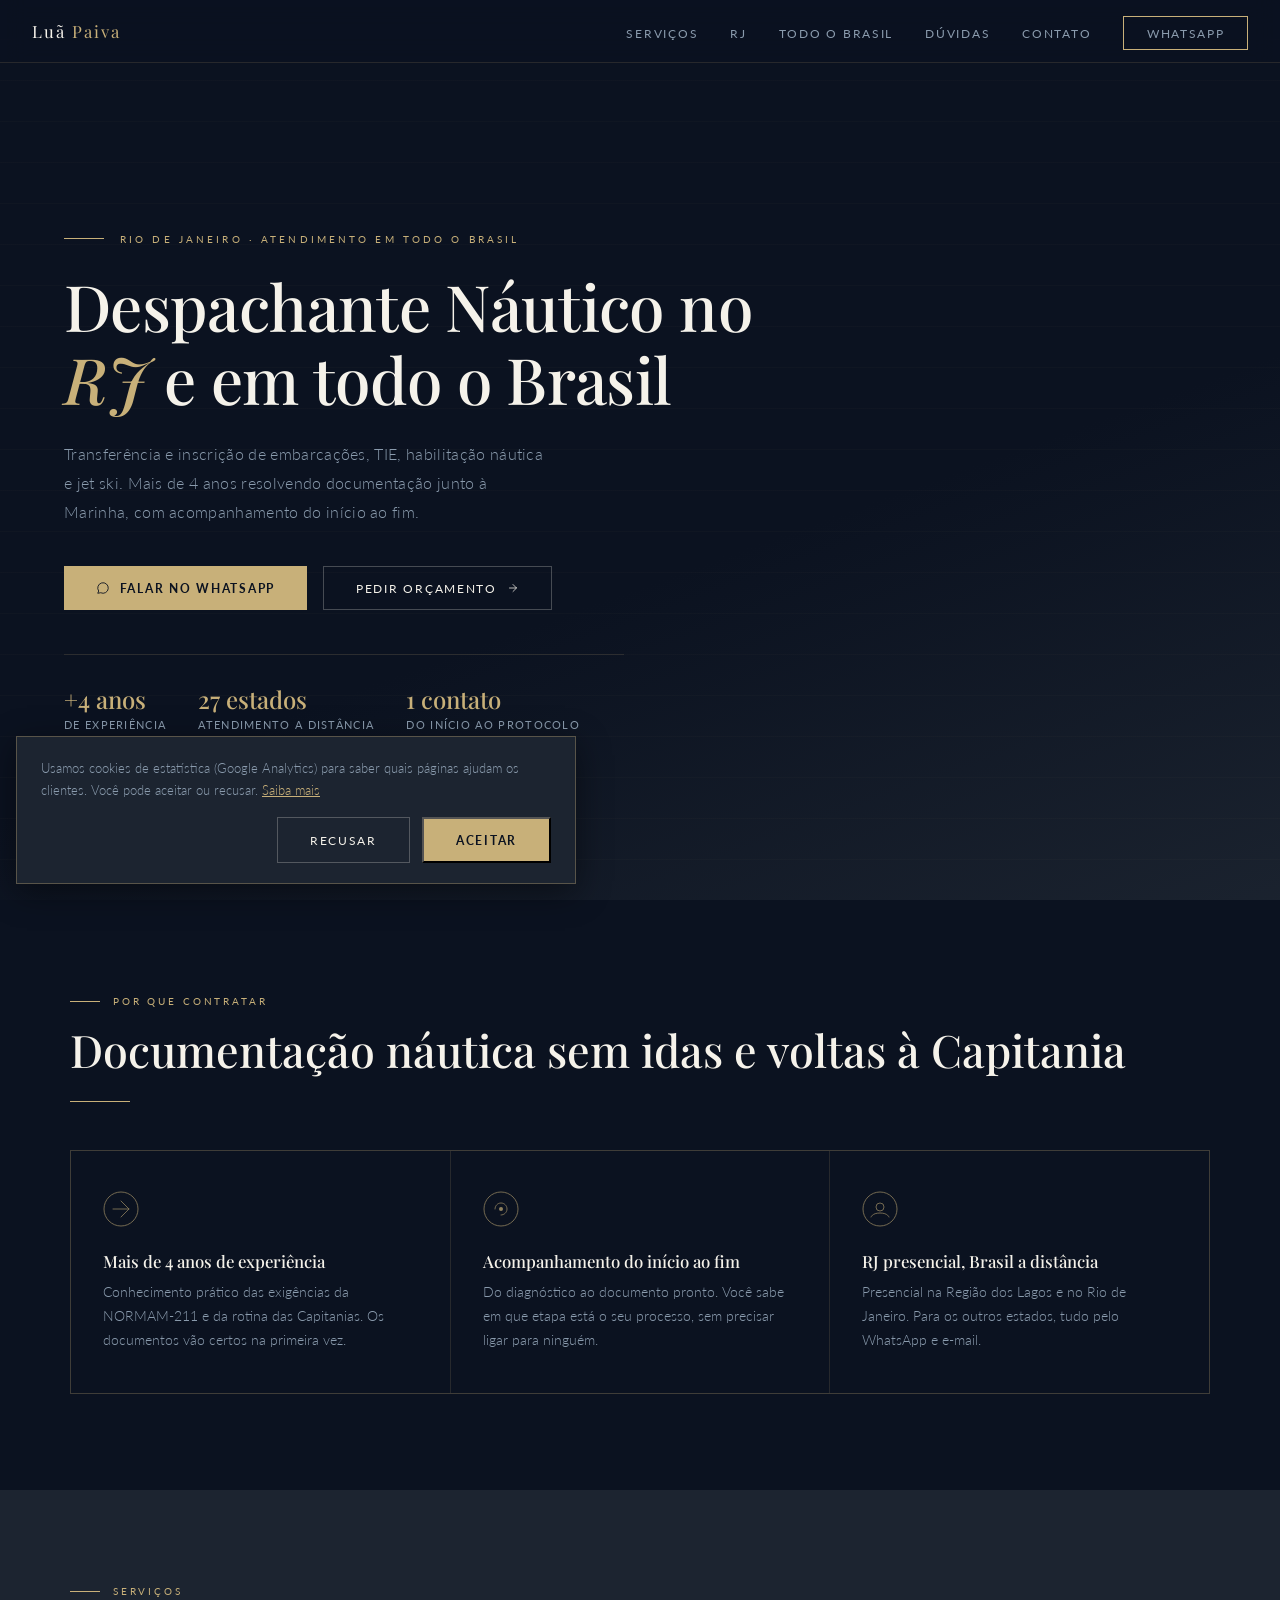
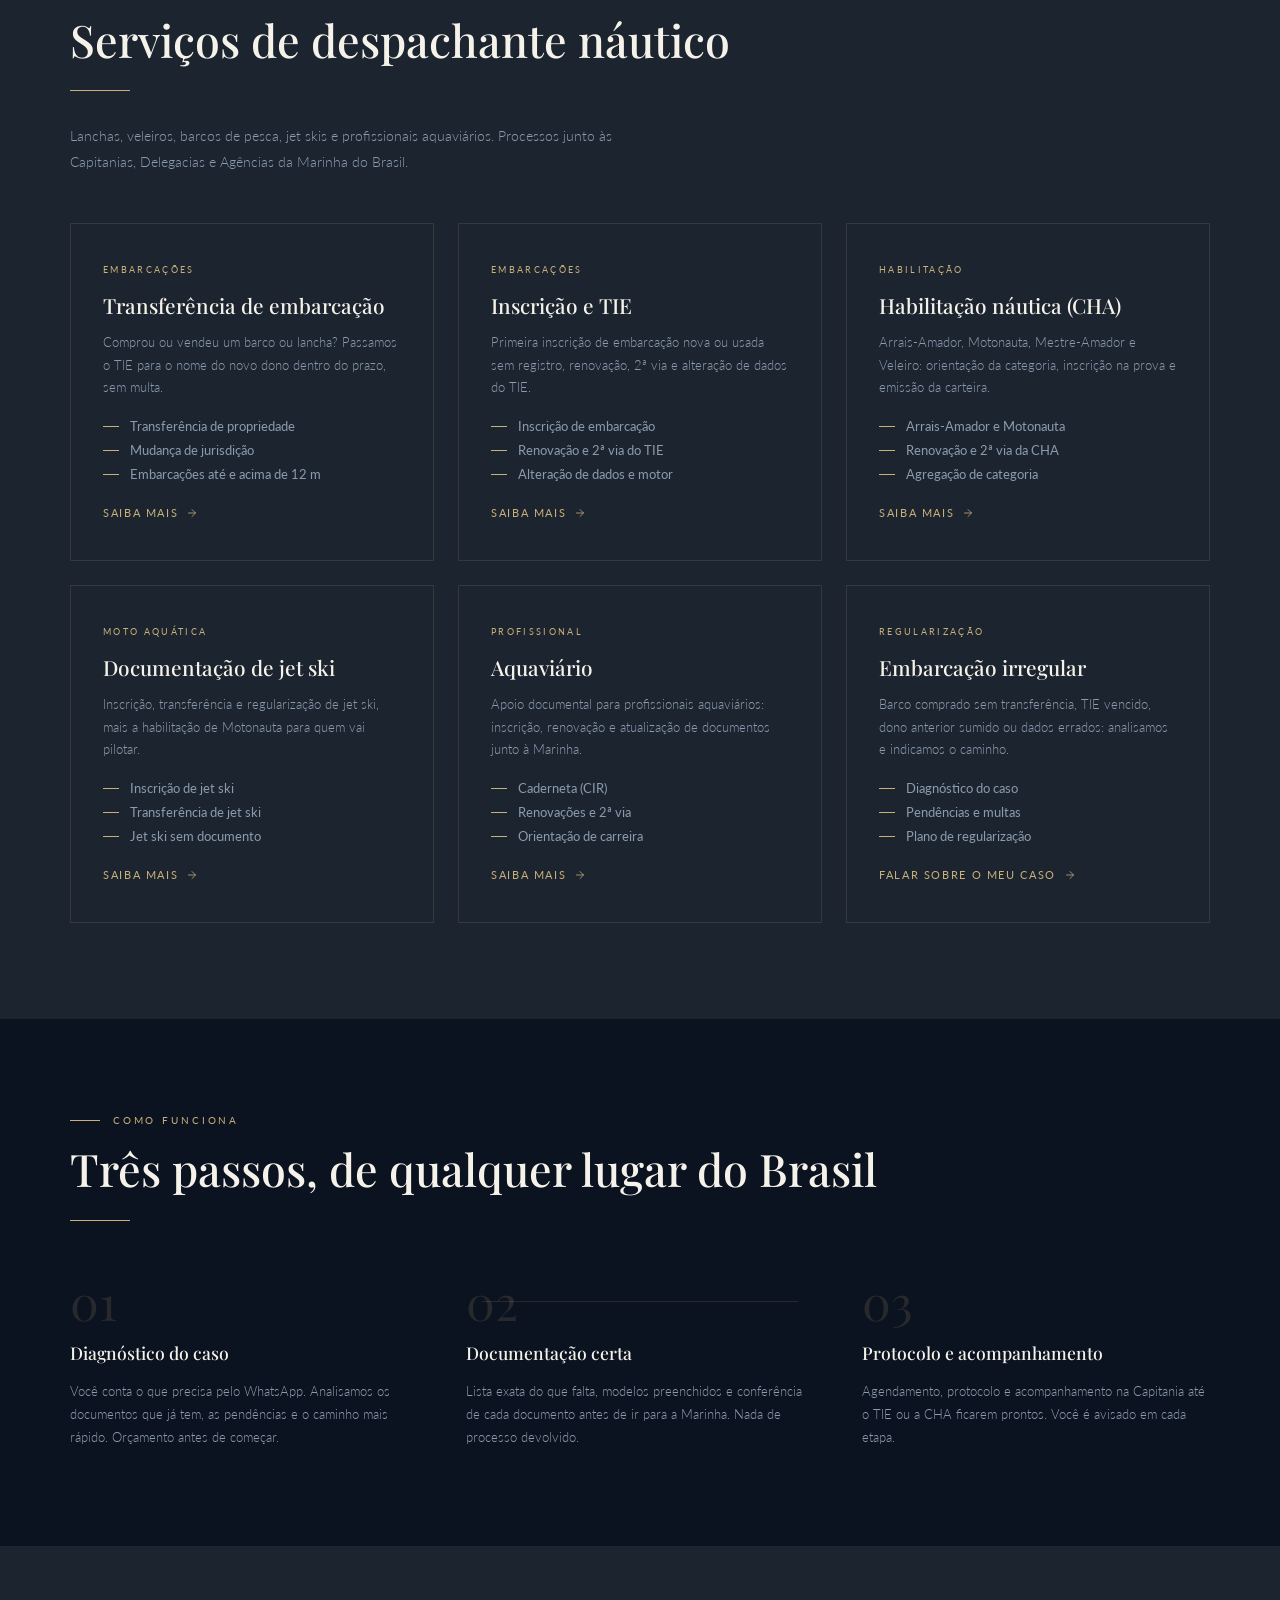
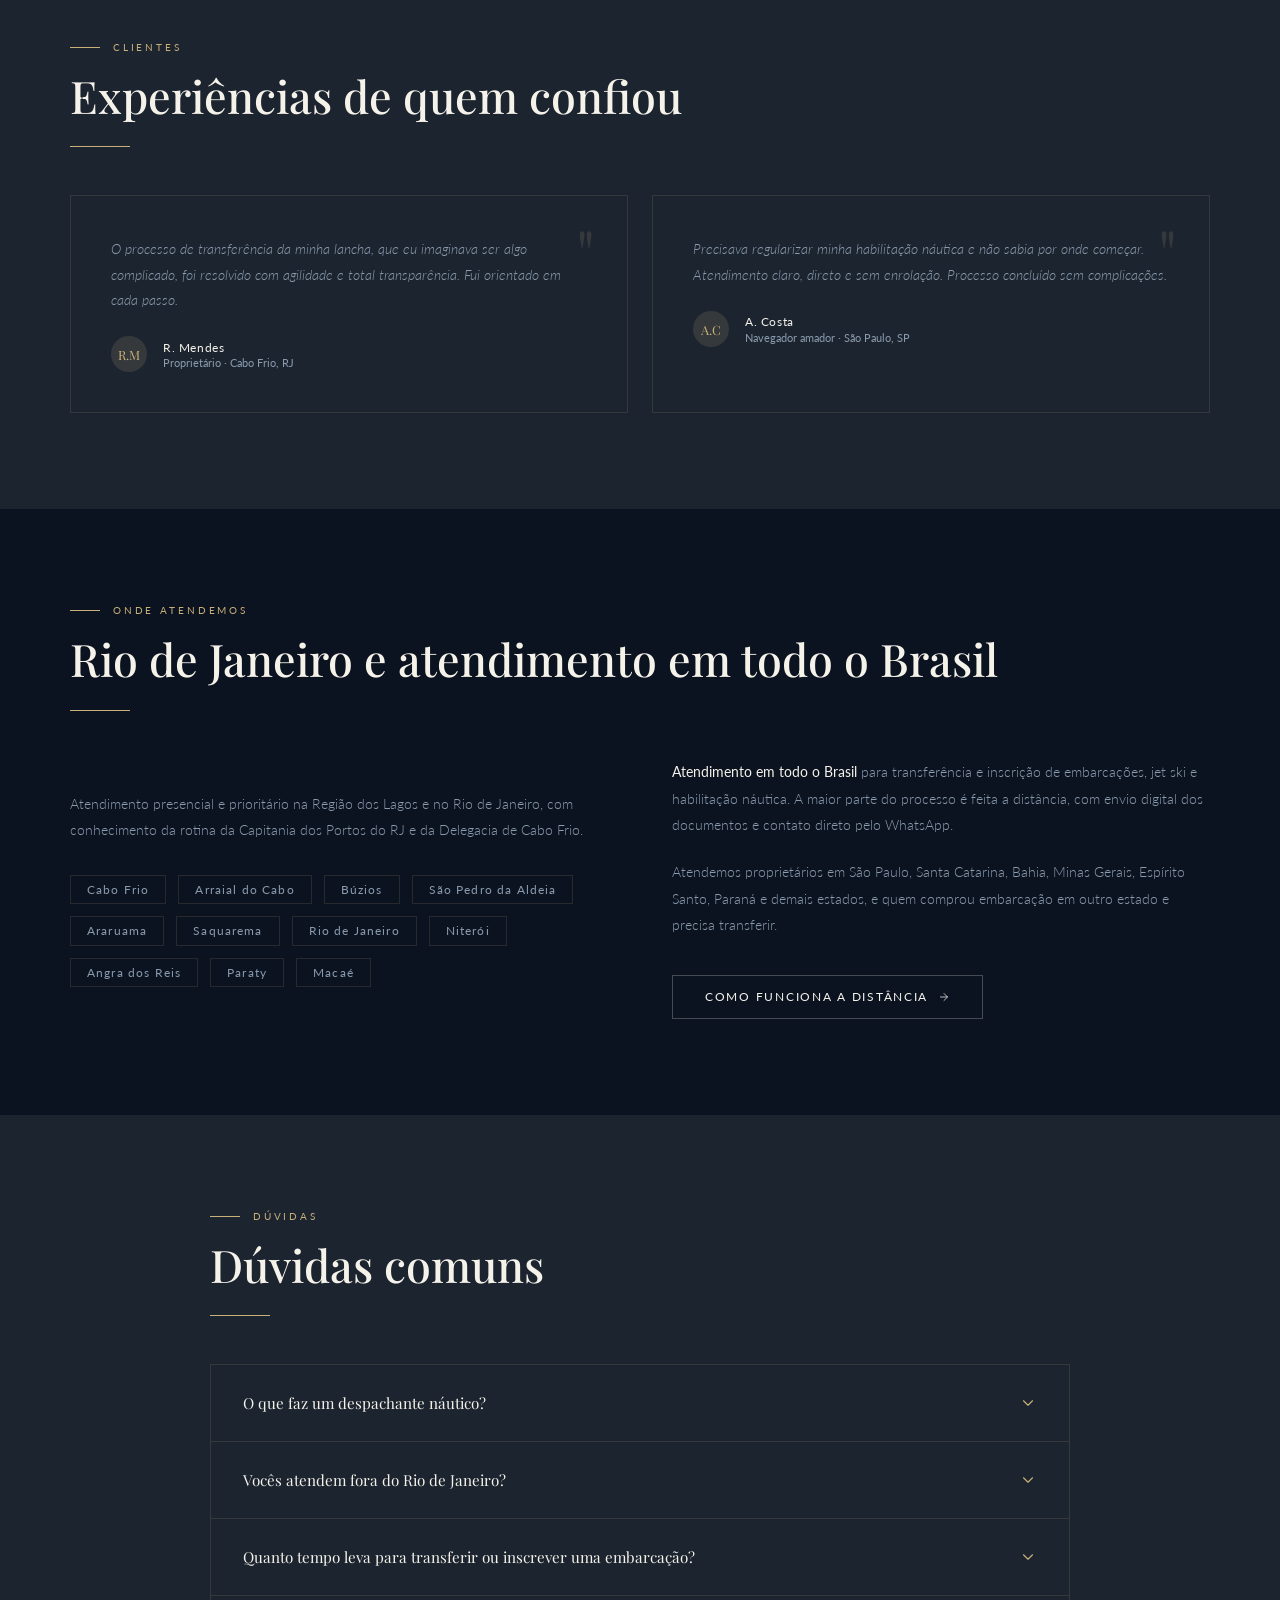
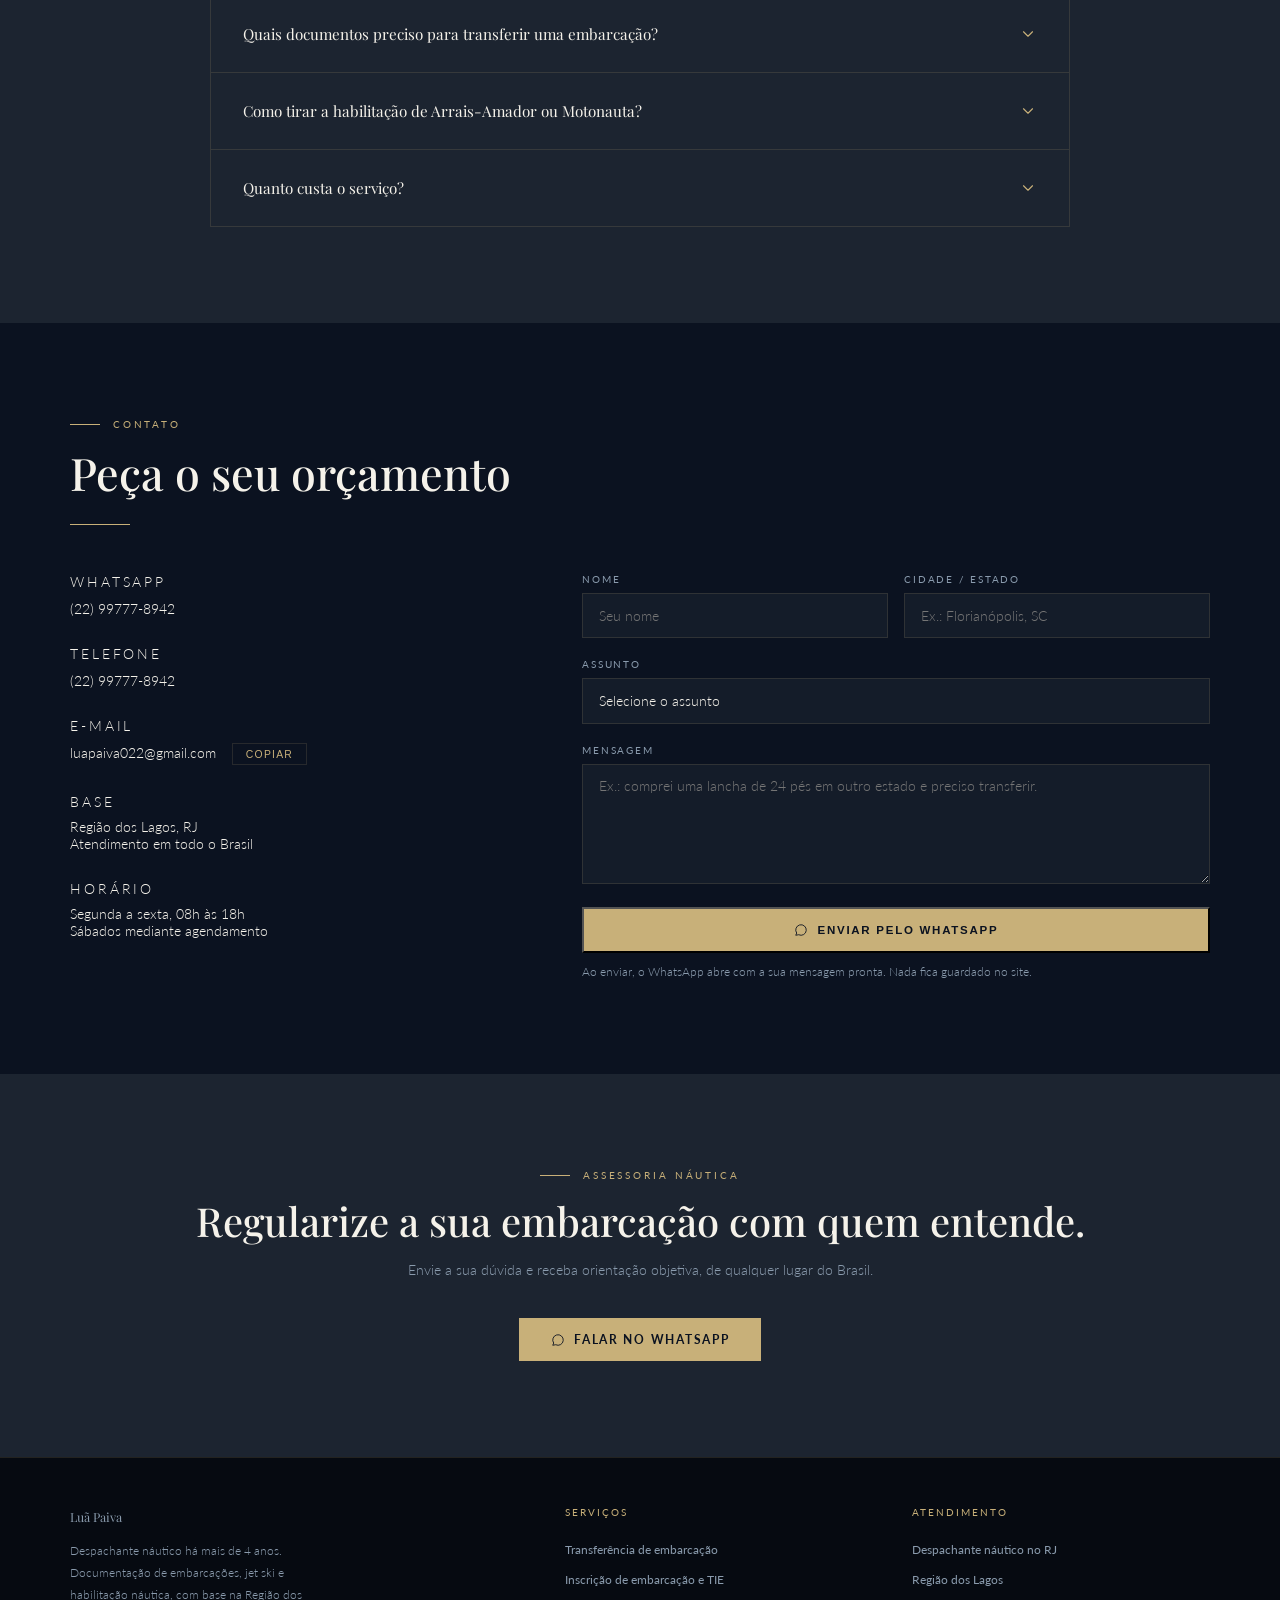
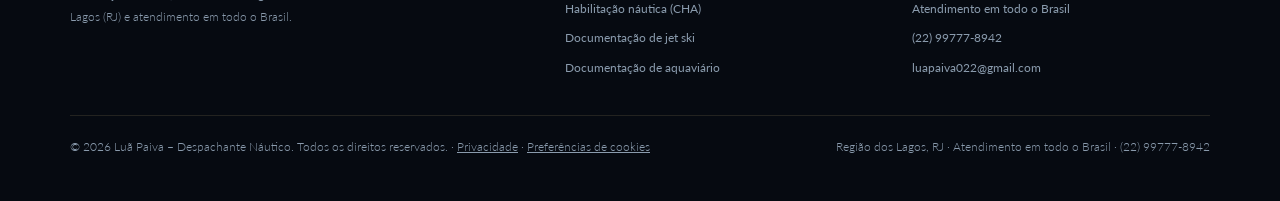
==== commit f10f5dd8: "GA4 G-0G21LKRC6Z com Consent Mode v2 (aviso LGPD) + verificação do Search Console Co-Authored-By: Cl" ====
--- a/index.html
+++ b/index.html
@@ -25,6 +25,18 @@
 
   <script type="application/ld+json">{"@context":"https://schema.org","@graph":[{"@type":"ProfessionalService","@id":"https://luapaivadespachantenautico.com.br/#empresa","name":"Luã Paiva – Despachante Náutico","url":"https://luapaivadespachantenautico.com.br/","image":"https://luapaivadespachantenautico.com.br/assets/og.jpg","logo":"https://luapaivadespachantenautico.com.br/assets/favicon.svg","description":"Despachante náutico com mais de 4 anos de experiência: transferência e inscrição de embarcações, habilitação náutica (Arrais-Amador, Motonauta, Mestre-Amador), jet ski e aquaviário. Base na Região dos Lagos (RJ), atendimento em todo o Brasil.","telephone":"+5522997778942","email":"luapaiva022@gmail.com","priceRange":"$$","address":{"@type":"PostalAddress","addressLocality":"Cabo Frio","addressRegion":"RJ","addressCountry":"BR"},"areaServed":[{"@type":"State","name":"Rio de Janeiro"},{"@type":"Country","name":"Brasil"}],"openingHoursSpecification":[{"@type":"OpeningHoursSpecification","dayOfWeek":["Monday","Tuesday","Wednesday","Thursday","Friday"],"opens":"08:00","closes":"18:00"}],"knowsAbout":["Despachante náutico","NORMAM-211/DPC","Transferência de embarcação","Título de Inscrição de Embarcação (TIE)","Carteira de Habilitação de Amador (CHA)","Arrais-Amador","Motonauta","Jet ski","Capitania dos Portos"]},{"@type":"FAQPage","mainEntity":[{"@type":"Question","name":"O que faz um despachante náutico?","acceptedAnswer":{"@type":"Answer","text":"O despachante náutico cuida da papelada da sua embarcação e da sua habilitação junto à Marinha do Brasil (Capitanias, Delegacias e Agências): confere os documentos, preenche os requerimentos, agenda o atendimento, protocola e acompanha até a entrega do TIE ou da CHA. Você evita idas e voltas e processos devolvidos por erro."}},{"@type":"Question","name":"Vocês atendem fora do Rio de Janeiro?","acceptedAnswer":{"@type":"Answer","text":"Sim. A base é a Região dos Lagos (RJ), mas o atendimento é para todo o Brasil. A maior parte dos processos é feita à distância: você envia os documentos pelo WhatsApp ou e-mail e recebe orientação em cada etapa. Quando o órgão exige presença ou documento original, você recebe o passo a passo exato para a Capitania mais próxima de você. Ver como funciona o atendimento a distância."}},{"@type":"Question","name":"Quanto tempo leva para transferir ou inscrever uma embarcação?","acceptedAnswer":{"@type":"Answer","text":"Depende da Capitania e de a documentação estar completa. Com tudo certo desde o início, o processo anda mais rápido; os atrasos vêm quase sempre de documentos faltando ou com dados errados. Depois do diagnóstico do seu caso, você recebe uma estimativa realista."}},{"@type":"Question","name":"Quais documentos preciso para transferir uma embarcação?","acceptedAnswer":{"@type":"Answer","text":"Em geral: documento de identidade e CPF de comprador e vendedor, comprovante de residência, o TIE original, o documento de compra e venda com firma reconhecida e o comprovante de pagamento das taxas. A lista muda conforme o tamanho da embarcação e a situação do registro. Ver a lista completa da transferência."}},{"@type":"Question","name":"Como tirar a habilitação de Arrais-Amador ou Motonauta?","acceptedAnswer":{"@type":"Answer","text":"É preciso fazer o treinamento numa escola náutica credenciada (que emite o atestado), ser aprovado na prova da Marinha e entregar a documentação na Capitania. O despachante orienta a categoria certa e cuida da parte documental. Ver como funciona a habilitação."}},{"@type":"Question","name":"Quanto custa o serviço?","acceptedAnswer":{"@type":"Answer","text":"O valor depende do serviço e da situação dos documentos. Envie uma mensagem com o seu caso pelo WhatsApp e receba o orçamento antes de começar, sem compromisso."}}]},{"@type":"WebSite","@id":"https://luapaivadespachantenautico.com.br/#site","url":"https://luapaivadespachantenautico.com.br/","name":"Luã Paiva – Despachante Náutico","inLanguage":"pt-BR","publisher":{"@id":"https://luapaivadespachantenautico.com.br/#empresa"}}]}</script>
 
+  <!-- Google: Consent Mode v2 avançado (LGPD). Negado por defeito: sem aceite só vão pings sem cookies. -->
+  <script>
+    window.dataLayer = window.dataLayer || [];
+    function gtag(){ dataLayer.push(arguments); }
+    gtag("consent", "default", { ad_storage: "denied", analytics_storage: "denied", ad_user_data: "denied", ad_personalization: "denied", wait_for_update: 500 });
+    gtag("set", "ads_data_redaction", true);
+    gtag("set", "url_passthrough", true);
+    try { if (localStorage.getItem("lp_consent") === "sim") gtag("consent", "update", { ad_storage: "granted", analytics_storage: "granted", ad_user_data: "granted", ad_personalization: "granted" }); } catch (e) {}
+    gtag("js", new Date());
+    gtag("config", "G-0G21LKRC6Z");
+  </script>
+  <script async src="https://www.googletagmanager.com/gtag/js?id=G-0G21LKRC6Z"></script>
   <link rel="preconnect" href="https://fonts.googleapis.com" />
   <link rel="preconnect" href="https://fonts.gstatic.com" crossorigin />
   <link href="https://fonts.googleapis.com/css2?family=Playfair+Display:ital,wght@0,400;0,500;0,600;1,400&family=Lato:wght@300;400;700&display=swap" rel="stylesheet" />
@@ -354,10 +366,18 @@
       </div>
     </div>
     <div class="footer-bottom">
-      <p>© 2026 Luã Paiva – Despachante Náutico. Todos os direitos reservados. · <a href="/privacidade/" style="color:inherit">Privacidade</a></p>
+      <p>© 2026 Luã Paiva – Despachante Náutico. Todos os direitos reservados. · <a href="/privacidade/" style="color:inherit">Privacidade</a> · <button type="button" class="cookie-link" data-cookie-prefs>Preferências de cookies</button></p>
       <p>Região dos Lagos, RJ · Atendimento em todo o Brasil · (22) 99777-8942</p>
     </div>
   </footer>
+
+  <div id="cookies" class="cookies" role="dialog" aria-live="polite" aria-label="Aviso de cookies">
+    <p>Usamos cookies de estatística (Google Analytics) para saber quais páginas ajudam os clientes. Você pode aceitar ou recusar. <a href="/privacidade/">Saiba mais</a></p>
+    <div class="cookies-actions">
+      <button type="button" id="cookiesRecusar" class="btn-secondary">Recusar</button>
+      <button type="button" id="cookiesAceitar" class="btn-primary">Aceitar</button>
+    </div>
+  </div>
 
   <a id="wa-float" href="https://wa.me/5522997778942?text=Ol%C3%A1%2C%20Lu%C3%A3!%20Vim%20pelo%20site%20e%20gostaria%20de%20uma%20assessoria%20n%C3%A1utica." target="_blank" rel="noopener" aria-label="Falar no WhatsApp" data-cta="float">
     <svg class="wa-icon" fill="none" viewBox="0 0 24 24" aria-hidden="true"><path d="M3 21l1.65-3.8a9 9 0 1 1 3.4 2.9L3 21z" stroke-width="1.5" stroke-linecap="round" stroke-linejoin="round"/></svg>
@@ -367,7 +387,7 @@
   <script src="/assets/hlm-track.js" defer></script>
   <script>
     document.addEventListener("DOMContentLoaded", function () {
-      if (window.hlmTrack) hlmTrack.init({ legacy: {}, ref: false, collect: {"url":"https://hlm-painel.vercel.app/api/collect","slug":"luapaiva","key":"b4fd1f63ea2d72cfa16f4d6bcf88b5bce018b3c850833c18"}, anon: true, visits: true });
+      if (window.hlmTrack) hlmTrack.init({ legacy: {}, ref: false, collect: {"url":"https://painel.highlevelmkt.com/api/collect","slug":"luapaiva","key":"b4fd1f63ea2d72cfa16f4d6bcf88b5bce018b3c850833c18"}, anon: true, visits: true });
     });
   </script>
   <script src="/assets/site.js?v=2026-11-02" defer></script>
--- a/assets/site.css
+++ b/assets/site.css
@@ -841,3 +841,13 @@
 #wa-float.tip .wa-text { opacity: 1; }
 @media (max-width: 768px) { #wa-float { padding: 0; } }
 @media (prefers-reduced-motion: reduce) { #wa-float { transition: none; } }
+
+/* ===================== COOKIES ===================== */
+.cookies { position: fixed; left: 1rem; right: 1rem; bottom: 1rem; z-index: 250; max-width: 560px; background: var(--navy-light); border: 1px solid rgba(200,176,121,0.35); box-shadow: 0 8px 32px rgba(0,0,0,0.45); padding: 1.25rem 1.5rem; display: none; }
+.cookies.show { display: block; }
+.cookies p { font-size: 0.82rem; line-height: 1.7; color: var(--text-muted); font-weight: 300; margin-bottom: 1rem; }
+.cookies a { color: var(--champagne); }
+.cookies-actions { display: flex; gap: 0.75rem; justify-content: flex-end; flex-wrap: wrap; }
+.cookies-actions button { cursor: pointer; font-family: inherit; min-height: 44px; }
+.cookies-actions .btn-secondary { background: transparent; }
+.cookie-link { background: none; border: none; color: inherit; font: inherit; text-decoration: underline; cursor: pointer; padding: 0; }
